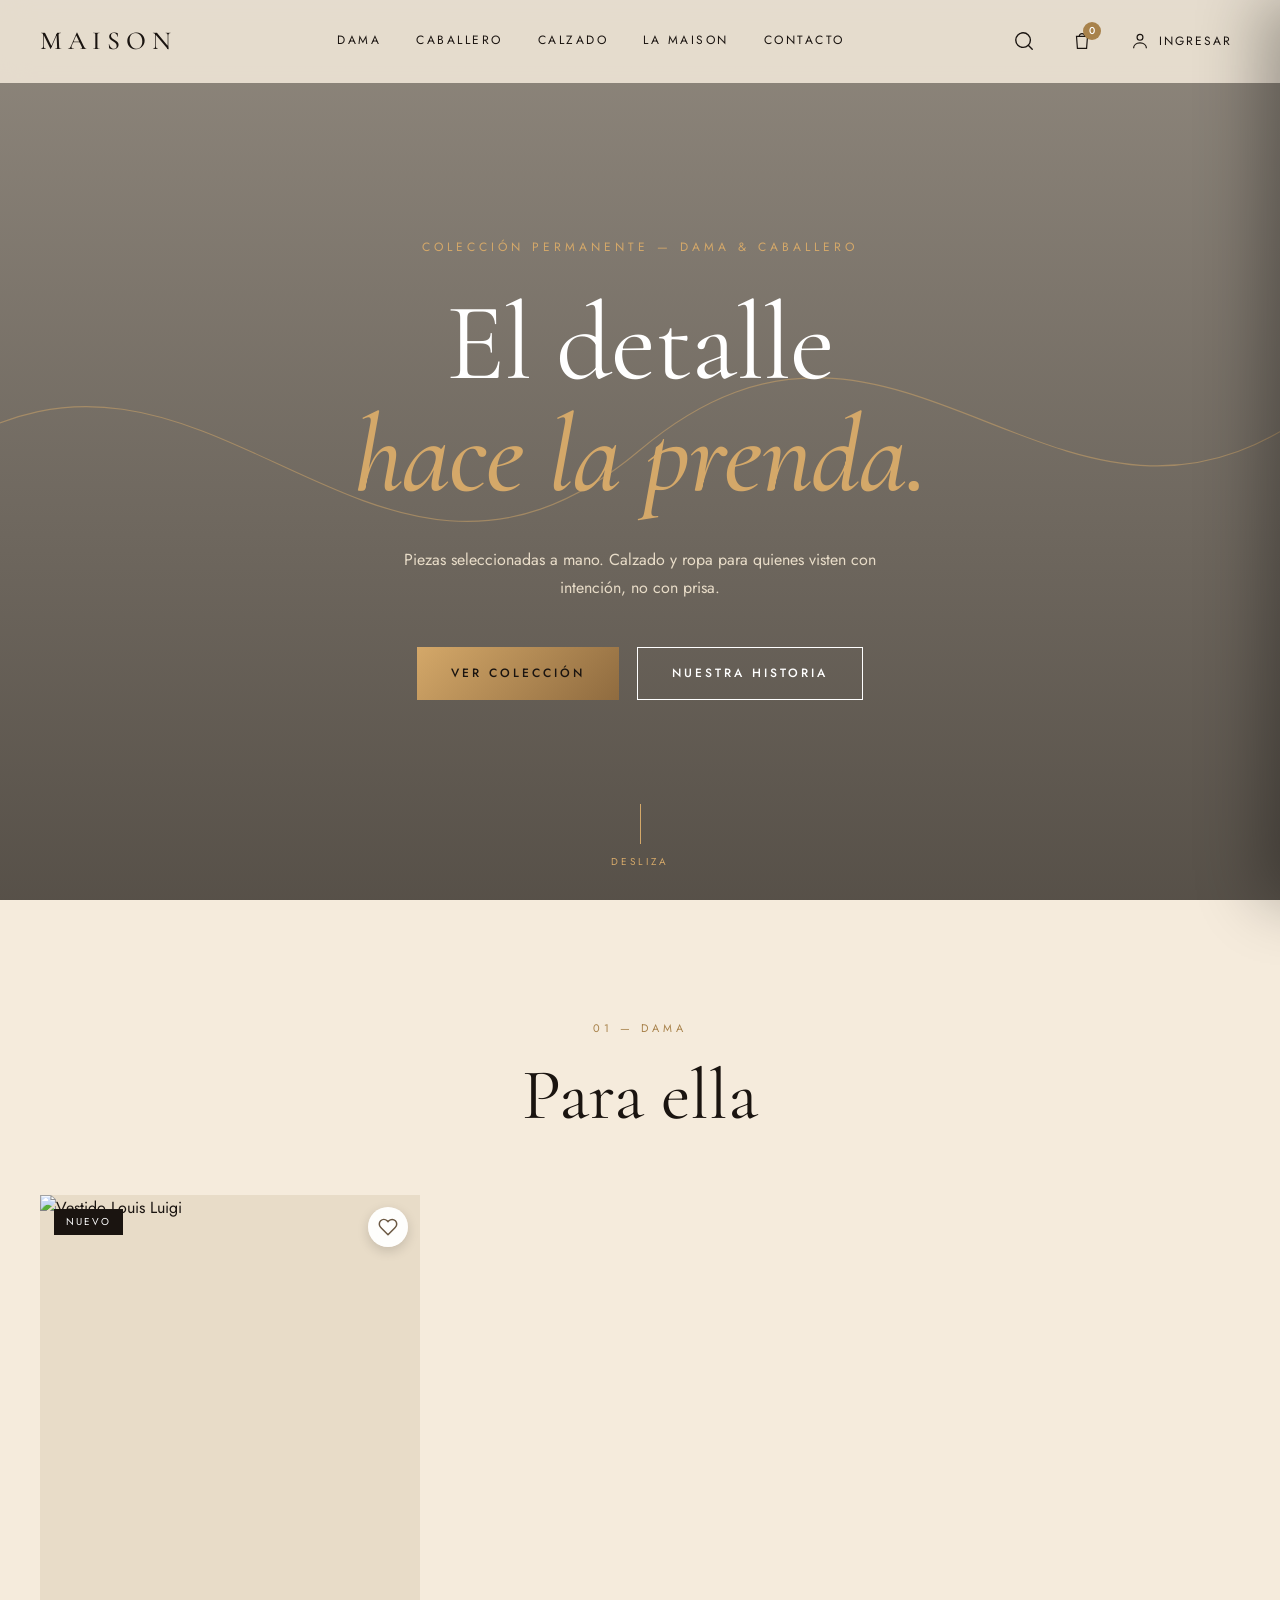
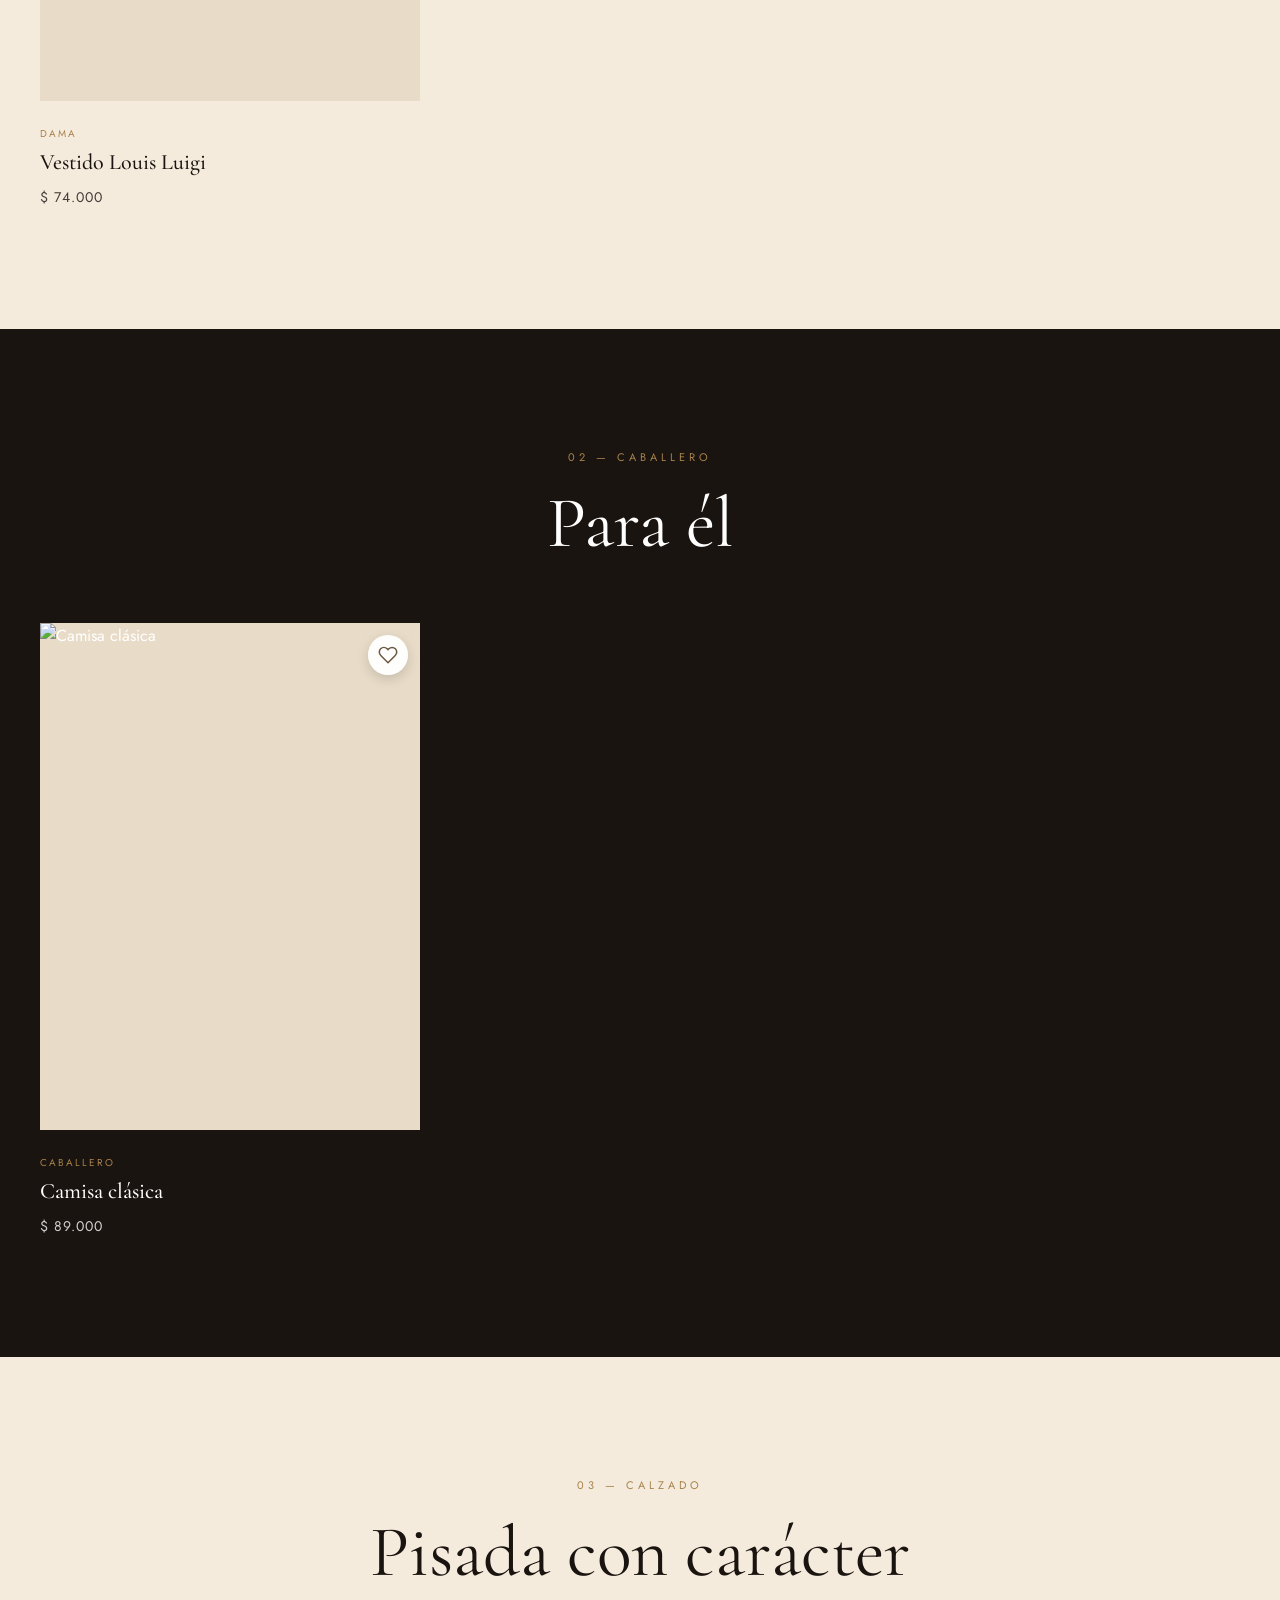
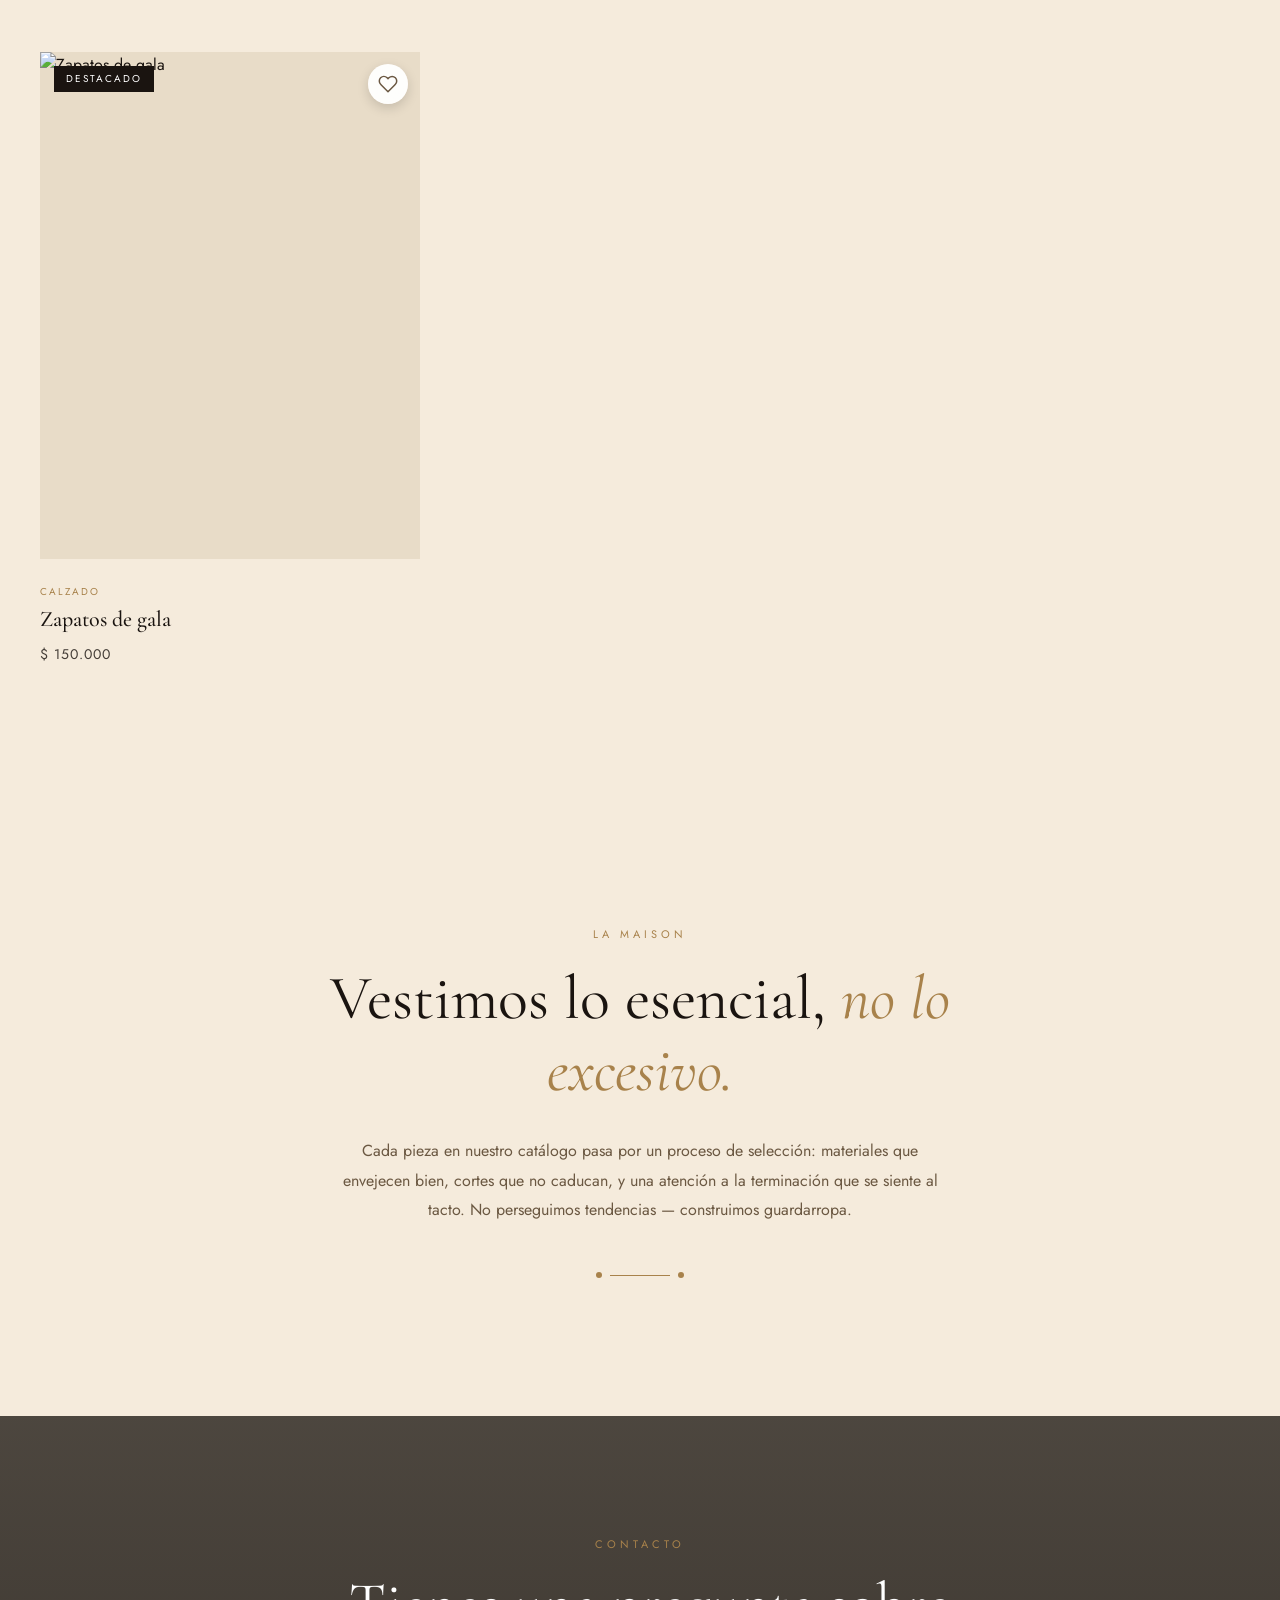
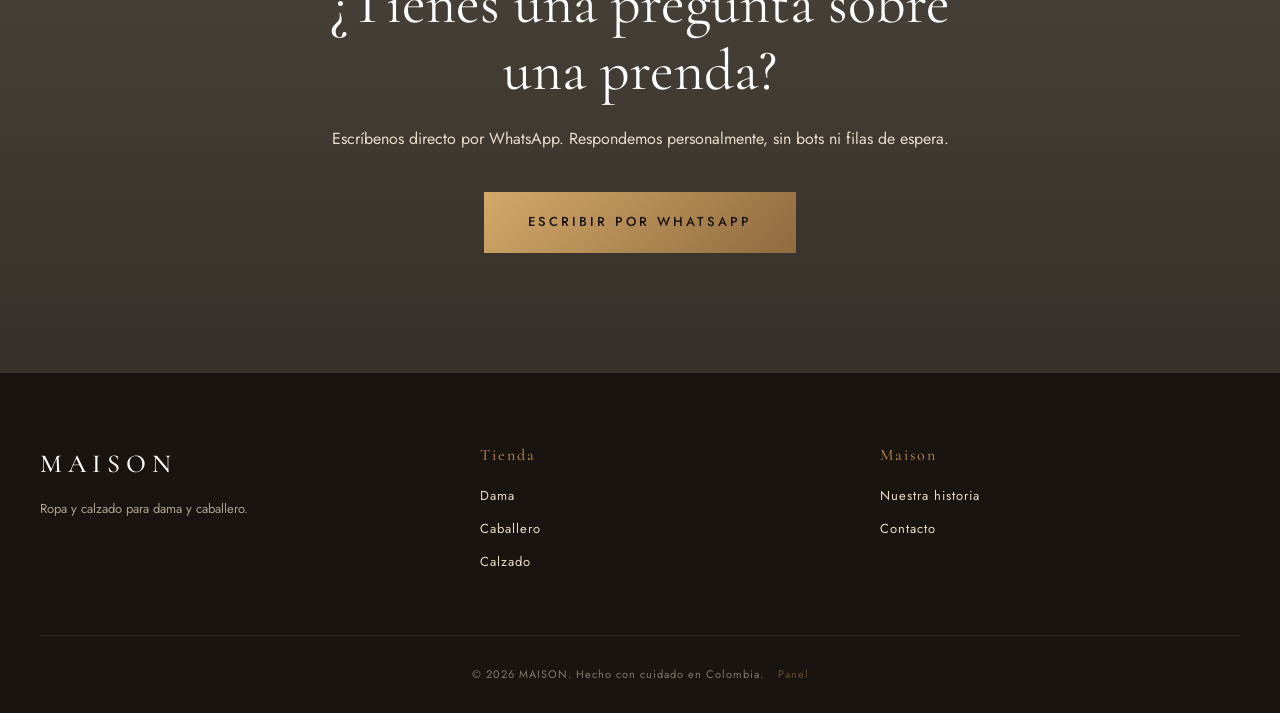
==== index.html @ d65ce035 "Enhance index.html for PWA support Added PWA meta tags and service worker registration script." ====
<!DOCTYPE html>
<html lang="es">
<head>
<meta charset="UTF-8">
<meta name="viewport" content="width=device-width, initial-scale=1.0">
<title>MAISON — Ropa y Calzado para Dama y Caballero</title>
<meta name="description" content="Boutique de ropa y calzado para dama y caballero. Piezas curadas, calidad premium.">

<!-- ============================================
     PWA — Progressive Web App
============================================ -->
<meta name="theme-color" content="#c9a96e">
<meta name="apple-mobile-web-app-capable" content="yes">
<meta name="apple-mobile-web-app-status-bar-style" content="black-translucent">
<meta name="apple-mobile-web-app-title" content="MAISON">
<meta name="mobile-web-app-capable" content="yes">
<meta name="application-name" content="MAISON">
<link rel="manifest" href="manifest.json">
<link rel="apple-touch-icon" href="iconos/icon-192.png">
<link rel="icon" type="image/png" sizes="192x192" href="iconos/icon-192.png">
<link rel="icon" type="image/png" sizes="512x512" href="iconos/icon-512.png">

<link rel="preconnect" href="https://fonts.googleapis.com">
<link rel="preconnect" href="https://fonts.gstatic.com" crossorigin>
<link href="https://fonts.googleapis.com/css2?family=Cormorant+Garamond:ital,wght@0,400;0,500;0,600;1,400&family=Jost:wght@300;400;500;600&display=swap" rel="stylesheet">

<link rel="stylesheet" href="css/styles.css">

<script src="https://cdn.jsdelivr.net/npm/@supabase/supabase-js@2/dist/umd/supabase.js"></script>
</head>
<body>

<!-- ============ LOADER ============ -->
<div class="loader" id="loader">
  <div class="loader-mark">M</div>
</div>

<!-- ============ HEADER ============ -->
<header class="site-header" id="siteHeader">
  <div class="header-inner">
    <button class="menu-toggle" id="menuToggle" aria-label="Abrir menú">
      <span></span><span></span><span></span>
    </button>

    <a href="#hero" class="logo">MAISON</a>

    <nav class="main-nav" id="mainNav">
      <a href="#dama" class="nav-link">Dama</a>
      <a href="#caballero" class="nav-link">Caballero</a>
      <a href="#calzado" class="nav-link">Calzado</a>
      <a href="#nosotros" class="nav-link">La Maison</a>
      <a href="#contacto" class="nav-link">Contacto</a>
    </nav>

    <button class="search-toggle" id="searchToggle" aria-label="Buscar productos" title="Buscar">
      <svg viewBox="0 0 24 24" fill="none" stroke="currentColor" stroke-width="1.5" stroke-linecap="round" stroke-linejoin="round">
        <circle cx="11" cy="11" r="8"/>
        <line x1="21" y1="21" x2="16.65" y2="16.65"/>
      </svg>
    </button>

    <button class="cart-toggle" id="cartToggle" aria-label="Abrir carrito">
      <svg viewBox="0 0 24 24" fill="none" stroke="currentColor" stroke-width="1.3"><path d="M6 7h12l-1 13H7L6 7z"/><path d="M9 7a3 3 0 0 1 6 0"/></svg>
      <span class="cart-count" id="cartCount">0</span>
    </button>

    <button class="account-toggle" id="accountToggle" aria-label="Cuenta">
      <svg viewBox="0 0 24 24" fill="none" stroke="currentColor" stroke-width="1.3"><circle cx="12" cy="8" r="3.2"/><path d="M5 20c0-3.5 3-6 7-6s7 2.5 7 6"/></svg>
      <span class="account-label" id="accountLabel">Ingresar</span>
    </button>
  </div>
</header>

<!-- ============ BARRA DE BÚSQUEDA + FILTRO DE PRECIO ============ -->
<div class="search-bar" id="searchBar">
  <div class="search-bar-inner">
    <span class="search-icon-inside">
      <svg width="20" height="20" viewBox="0 0 24 24" fill="none" stroke="currentColor" stroke-width="1.5" stroke-linecap="round" stroke-linejoin="round">
        <circle cx="11" cy="11" r="8"/>
        <line x1="21" y1="21" x2="16.65" y2="16.65"/>
      </svg>
    </span>
    <input 
      type="text" 
      id="searchInput" 
      placeholder="Buscar productos por nombre, categoría o etiqueta..." 
      autocomplete="off"
    >
    <span class="search-results-count" id="searchResultsCount"></span>
    <button class="search-clear" id="searchClear" aria-label="Cerrar búsqueda" title="Cerrar">
      <svg width="20" height="20" viewBox="0 0 24 24" fill="none" stroke="currentColor" stroke-width="1.8" stroke-linecap="round" stroke-linejoin="round">
        <line x1="18" y1="6" x2="6" y2="18"/>
        <line x1="6" y1="6" x2="18" y2="18"/>
      </svg>
    </button>
  </div>

  <div class="price-filter-wrap">
    <div class="price-filter-inner">
      <div class="price-filter-header">
        <span class="price-filter-title">
          <svg width="14" height="14" viewBox="0 0 24 24" fill="none" stroke="currentColor" stroke-width="1.8" stroke-linecap="round" stroke-linejoin="round">
            <path d="M22 3H2l8 9.46V19l4 2v-8.54L22 3z"/>
          </svg>
          Filtrar por precio
        </span>
        <span class="price-filter-active" id="priceFilterActive"></span>
      </div>

      <div class="price-filter-inputs">
        <div class="price-input-mini">
          <span class="price-mini-label">Mínimo</span>
          <div class="price-mini-wrap">
            <span class="price-mini-currency">$</span>
            <input type="text" id="priceMinInput" placeholder="0" inputmode="numeric" autocomplete="off">
          </div>
        </div>

        <span class="price-filter-separator">—</span>

        <div class="price-input-mini">
          <span class="price-mini-label">Máximo</span>
          <div class="price-mini-wrap">
            <span class="price-mini-currency">$</span>
            <input type="text" id="priceMaxInput" placeholder="Sin límite" inputmode="numeric" autocomplete="off">
          </div>
        </div>

        <div class="price-filter-actions">
          <button type="button" class="btn-price-apply" id="applyPriceFilterBtn">
            Aplicar
          </button>
          <button type="button" class="btn-price-clear" id="clearPriceFilterBtn" title="Limpiar filtro">
            <svg width="14" height="14" viewBox="0 0 24 24" fill="none" stroke="currentColor" stroke-width="2" stroke-linecap="round" stroke-linejoin="round">
              <line x1="18" y1="6" x2="6" y2="18"/>
              <line x1="6" y1="6" x2="18" y2="18"/>
            </svg>
          </button>
        </div>
      </div>

      <div class="price-quick-ranges">
        <span class="quick-ranges-label">Rangos sugeridos:</span>
        <button type="button" class="price-range-chip" data-min="0" data-max="50000">Hasta $50.000</button>
        <button type="button" class="price-range-chip" data-min="50000" data-max="100000">$50.000 - $100.000</button>
        <button type="button" class="price-range-chip" data-min="100000" data-max="200000">$100.000 - $200.000</button>
        <button type="button" class="price-range-chip" data-min="200000" data-max="">Más de $200.000</button>
      </div>
    </div>
  </div>
</div>

<!-- ============ HERO ============ -->
<section class="hero" id="hero">
  <div class="hero-thread" aria-hidden="true">
    <svg viewBox="0 0 1200 800" preserveAspectRatio="none">
      <path id="threadPath" d="M -50,400 C 200,250 350,600 600,400 C 850,200 1000,550 1250,350" />
    </svg>
  </div>
  <div class="hero-content">
    <p class="hero-eyebrow">Colección permanente — Dama &amp; Caballero</p>
    <h1 class="hero-title">El detalle<br><em>hace la prenda.</em></h1>
    <p class="hero-sub">Piezas seleccionadas a mano. Calzado y ropa para quienes visten con intención, no con prisa.</p>
    <div class="hero-actions">
      <a href="#dama" class="btn btn-primary">Ver colección</a>
      <a href="#nosotros" class="btn btn-ghost">Nuestra historia</a>
    </div>
  </div>
  <div class="hero-scroll" aria-hidden="true">
    <span></span>
    <p>Desliza</p>
  </div>
</section>

<!-- ============ MENSAJE DE NO RESULTADOS ============ -->
<div class="no-results-msg" id="noResultsMsg" style="display:none;">
  <div class="no-results-inner">
    <svg width="60" height="60" viewBox="0 0 24 24" fill="none" stroke="currentColor" stroke-width="1" stroke-linecap="round" stroke-linejoin="round">
      <circle cx="11" cy="11" r="8"/>
      <line x1="21" y1="21" x2="16.65" y2="16.65"/>
    </svg>
    <h3>No encontramos productos</h3>
    <p id="noResultsText">Prueba con otra palabra o revisa la ortografía.</p>
    <button class="btn btn-ghost" id="clearSearchBtn">Limpiar búsqueda</button>
  </div>
</div>

<!-- ============ DAMA ============ -->
<section class="catalog" id="dama">
  <div class="catalog-head">
    <span class="section-eyebrow">01 — Dama</span>
    <h2 class="section-title">Para ella</h2>
  </div>
  <div class="lookbook-grid" id="damaGrid"></div>
</section>

<!-- ============ CABALLERO ============ -->
<section class="catalog catalog-dark" id="caballero">
  <div class="catalog-head">
    <span class="section-eyebrow">02 — Caballero</span>
    <h2 class="section-title">Para él</h2>
  </div>
  <div class="lookbook-grid" id="caballeroGrid"></div>
</section>

<!-- ============ CALZADO ============ -->
<section class="catalog" id="calzado">
  <div class="catalog-head">
    <span class="section-eyebrow">03 — Calzado</span>
    <h2 class="section-title">Pisada con carácter</h2>
  </div>
  <div class="lookbook-grid" id="calzadoGrid"></div>
</section>

<!-- ============ NOSOTROS ============ -->
<section class="about" id="nosotros">
  <div class="about-inner">
    <span class="section-eyebrow">La Maison</span>
    <h2 class="about-title">Vestimos lo esencial, <em>no lo excesivo.</em></h2>
    <p class="about-text">Cada pieza en nuestro catálogo pasa por un proceso de selección: materiales que envejecen bien, cortes que no caducan, y una atención a la terminación que se siente al tacto. No perseguimos tendencias — construimos guardarropa.</p>
    <div class="about-stitch" aria-hidden="true"></div>
  </div>
</section>

<!-- ============ CONTACTO ============ -->
<section class="contact" id="contacto">
  <div class="contact-inner">
    <span class="section-eyebrow">Contacto</span>
    <h2 class="section-title-light">¿Tienes una pregunta sobre una prenda?</h2>
    <p class="contact-text">Escríbenos directo por WhatsApp. Respondemos personalmente, sin bots ni filas de espera.</p>
    <a href="#" class="btn btn-primary btn-large" id="contactWhatsapp" target="_blank" rel="noopener">
      Escribir por WhatsApp
    </a>
  </div>
</section>

<!-- ============ FOOTER ============ -->
<footer class="site-footer">
  <div class="footer-inner">
    <div class="footer-brand">
      <span class="logo">MAISON</span>
      <p>Ropa y calzado para dama y caballero.</p>
    </div>
    <div class="footer-cols">
      <div class="footer-col">
        <h4>Tienda</h4>
        <a href="#dama">Dama</a>
        <a href="#caballero">Caballero</a>
        <a href="#calzado">Calzado</a>
      </div>
      <div class="footer-col">
        <h4>Maison</h4>
        <a href="#nosotros">Nuestra historia</a>
        <a href="#contacto">Contacto</a>
      </div>
    </div>
  </div>
  <p class="footer-legal">© 2026 MAISON. Hecho con cuidado en Colombia. <a href="admin.html" class="admin-link">Panel</a></p>
</footer>

<!-- ============ CARRITO LATERAL ============ -->
<div class="cart-overlay" id="cartOverlay"></div>
<aside class="cart-panel" id="cartPanel">
  <div class="cart-panel-head">
    <h3>Tu selección</h3>
    <button class="cart-close" id="cartClose" aria-label="Cerrar carrito">&times;</button>
  </div>
  <div class="cart-items" id="cartItems">
    <p class="cart-empty" id="cartEmptyMsg">Aún no has añadido prendas.</p>
  </div>
  <div class="cart-footer">
    <div class="cart-total-row">
      <span>Total</span>
      <span id="cartTotal">$0</span>
    </div>
    <a href="#" class="btn btn-primary btn-full" id="checkoutWhatsapp" target="_blank" rel="noopener">
      Finalizar por WhatsApp
    </a>
    <p class="cart-note">Coordinamos talla, color y entrega directamente contigo.</p>
  </div>
</aside>

<!-- ============ MODAL PRODUCTO ============ -->
<div class="product-overlay" id="productOverlay"></div>
<div class="product-modal" id="productModal">
  <button class="modal-close" id="modalClose" aria-label="Cerrar">&times;</button>
  <div class="modal-grid">
    <div class="modal-image">
      <img id="modalImg" src="" alt="">
    </div>
    <div class="modal-info">
      <span class="modal-category" id="modalCategory"></span>
      <h3 class="modal-name" id="modalName"></h3>
      <p class="modal-price" id="modalPrice"></p>
      <p class="modal-desc" id="modalDesc"></p>

      <div class="modal-field">
        <label>Talla</label>
        <div class="size-options" id="modalSizes"></div>
      </div>

      <button class="btn btn-primary btn-full" id="modalAddBtn">Añadir a la selección</button>

      <div class="share-product-wrap">
        <button type="button" class="btn-share-product" id="shareProductBtn">
          <svg width="16" height="16" viewBox="0 0 24 24" fill="none" stroke="currentColor" stroke-width="1.8" stroke-linecap="round" stroke-linejoin="round">
            <circle cx="18" cy="5" r="3"/>
            <circle cx="6" cy="12" r="3"/>
            <circle cx="18" cy="19" r="3"/>
            <line x1="8.59" y1="13.51" x2="15.42" y2="17.49"/>
            <line x1="15.41" y1="6.51" x2="8.59" y2="10.49"/>
          </svg>
          <span>Compartir producto</span>
        </button>

        <div class="share-menu" id="shareMenu">
          <div class="share-menu-arrow"></div>
          
          <button type="button" class="share-option" data-share="whatsapp">
            <span class="share-option-icon whatsapp">
              <svg viewBox="0 0 32 32" width="22" height="22" fill="currentColor">
                <path d="M16.003 3C9.373 3 4 8.373 4 15.003c0 2.647.858 5.093 2.316 7.09L4 29l7.116-2.267a11.94 11.94 0 0 0 4.887 1.038h.001C22.634 27.771 28 22.399 28 15.77c0-3.187-1.241-6.183-3.495-8.437A11.925 11.925 0 0 0 16.003 3zm0 21.771h-.003a9.94 9.94 0 0 1-5.062-1.386l-.363-.216-4.222 1.346 1.36-4.114-.236-.377a9.929 9.929 0 0 1-1.523-5.291c0-5.487 4.466-9.953 9.953-9.953a9.888 9.888 0 0 1 7.036 2.914 9.884 9.884 0 0 1 2.914 7.04c0 5.488-4.466 9.953-9.855 9.953l.001.084zm5.458-7.451c-.299-.15-1.769-.873-2.043-.973-.274-.1-.474-.15-.673.15-.199.299-.772.973-.947 1.173-.174.199-.349.224-.648.075-.299-.15-1.264-.466-2.408-1.486-.89-.794-1.491-1.774-1.666-2.073-.174-.299-.019-.461.131-.61.135-.134.299-.349.449-.524.15-.174.199-.299.299-.499.1-.199.05-.374-.025-.524-.075-.15-.673-1.623-.923-2.222-.243-.583-.489-.504-.673-.513-.174-.008-.374-.01-.573-.01a1.098 1.098 0 0 0-.798.374c-.274.299-1.047 1.023-1.047 2.496 0 1.473 1.072 2.895 1.222 3.095.15.199 2.109 3.222 5.115 4.518.716.309 1.274.494 1.71.632.719.229 1.373.196 1.89.119.577-.086 1.769-.723 2.019-1.421.249-.698.249-1.297.174-1.421-.075-.125-.274-.199-.573-.349z"/>
              </svg>
            </span>
            <div class="share-option-info">
              <span class="share-option-name">WhatsApp</span>
              <span class="share-option-desc">Comparte por mensaje</span>
            </div>
          </button>

          <button type="button" class="share-option" data-share="facebook">
            <span class="share-option-icon facebook">
              <svg viewBox="0 0 24 24" width="22" height="22" fill="currentColor">
                <path d="M24 12.073c0-6.627-5.373-12-12-12s-12 5.373-12 12c0 5.99 4.388 10.954 10.125 11.854v-8.385H7.078v-3.47h3.047V9.43c0-3.007 1.792-4.669 4.533-4.669 1.312 0 2.686.235 2.686.235v2.953H15.83c-1.491 0-1.956.925-1.956 1.874v2.25h3.328l-.532 3.47h-2.796v8.385C19.612 23.027 24 18.062 24 12.073z"/>
              </svg>
            </span>
            <div class="share-option-info">
              <span class="share-option-name">Facebook</span>
              <span class="share-option-desc">Publica en tu muro</span>
            </div>
          </button>

          <button type="button" class="share-option" data-share="instagram">
            <span class="share-option-icon instagram">
              <svg viewBox="0 0 24 24" width="22" height="22" fill="currentColor">
                <path d="M12 2.163c3.204 0 3.584.012 4.85.07 3.252.148 4.771 1.691 4.919 4.919.058 1.265.069 1.645.069 4.849 0 3.205-.012 3.584-.069 4.849-.149 3.225-1.664 4.771-4.919 4.919-1.266.058-1.644.07-4.85.07-3.204 0-3.584-.012-4.849-.07-3.26-.149-4.771-1.699-4.919-4.92-.058-1.265-.07-1.644-.07-4.849 0-3.204.013-3.583.07-4.849.149-3.227 1.664-4.771 4.919-4.919 1.266-.057 1.645-.069 4.849-.069zM12 0C8.741 0 8.333.014 7.053.072 2.695.272.273 2.69.073 7.052.014 8.333 0 8.741 0 12c0 3.259.014 3.668.072 4.948.2 4.358 2.618 6.78 6.98 6.98C8.333 23.986 8.741 24 12 24c3.259 0 3.668-.014 4.948-.072 4.354-.2 6.782-2.618 6.979-6.98.059-1.28.073-1.689.073-4.948 0-3.259-.014-3.667-.072-4.947-.196-4.354-2.617-6.78-6.979-6.98C15.668.014 15.259 0 12 0zm0 5.838a6.162 6.162 0 100 12.324 6.162 6.162 0 000-12.324zM12 16a4 4 0 110-8 4 4 0 010 8zm6.406-11.845a1.44 1.44 0 100 2.881 1.44 1.44 0 000-2.881z"/>
              </svg>
            </span>
            <div class="share-option-info">
              <span class="share-option-name">Instagram</span>
              <span class="share-option-desc">Copia el mensaje</span>
            </div>
          </button>

          <button type="button" class="share-option" data-share="copy">
            <span class="share-option-icon copy">
              <svg width="22" height="22" viewBox="0 0 24 24" fill="none" stroke="currentColor" stroke-width="1.8" stroke-linecap="round" stroke-linejoin="round">
                <rect x="9" y="9" width="13" height="13" rx="2" ry="2"/>
                <path d="M5 15H4a2 2 0 0 1-2-2V4a2 2 0 0 1 2-2h9a2 2 0 0 1 2 2v1"/>
              </svg>
            </span>
            <div class="share-option-info">
              <span class="share-option-name">Copiar link</span>
              <span class="share-option-desc">Al portapapeles</span>
            </div>
          </button>
        </div>
      </div>

    </div>
  </div>
</div>

<!-- ============ MODAL CUENTA: LOGIN / REGISTRO / PERFIL ============ -->
<div class="account-overlay" id="accountOverlay"></div>
<div class="account-modal" id="accountModal">
  <button class="modal-close" id="accountModalClose" aria-label="Cerrar">&times;</button>

  <div class="account-brand">
    <span class="account-brand-name">MAISON</span>
    <span class="account-brand-line"></span>
  </div>

  <div class="role-tabs" id="roleTabs">
    <button type="button" class="role-tab active" data-role-tab="comprador">
      <span class="role-tab-icon">
        <svg width="24" height="24" viewBox="0 0 24 24" fill="none" stroke="currentColor" stroke-width="1.5" stroke-linecap="round" stroke-linejoin="round">
          <path d="M6 2 3 6v14a2 2 0 0 0 2 2h14a2 2 0 0 0 2-2V6l-3-4z"/>
          <line x1="3" y1="6" x2="21" y2="6"/>
          <path d="M16 10a4 4 0 0 1-8 0"/>
        </svg>
      </span>
      <span class="role-tab-name">Cliente</span>
      <span class="role-tab-desc">Comprar prendas</span>
    </button>
    <button type="button" class="role-tab" data-role-tab="vendedor">
      <span class="role-tab-icon">
        <svg width="24" height="24" viewBox="0 0 24 24" fill="none" stroke="currentColor" stroke-width="1.5" stroke-linecap="round" stroke-linejoin="round">
          <path d="M3 9l1-5h16l1 5"/>
          <path d="M4 9v12h16V9"/>
          <path d="M9 21v-6h6v6"/>
        </svg>
      </span>
      <span class="role-tab-name">Vendedor</span>
      <span class="role-tab-desc">Gestionar tienda</span>
    </button>
  </div>

  <!-- VISTA: LOGIN -->
  <div class="account-view active" id="viewLogin">
    <span class="section-eyebrow" id="loginEyebrow">Acceso Cliente</span>
    <h3 class="account-title">Bienvenido de vuelta</h3>
    <p class="account-subtitle">Ingresa a tu cuenta para continuar tu experiencia MAISON.</p>
    
    <form id="loginForm" class="account-form">
      <div class="input-group">
        <span class="input-icon">
          <svg width="18" height="18" viewBox="0 0 24 24" fill="none" stroke="currentColor" stroke-width="1.6" stroke-linecap="round" stroke-linejoin="round">
            <path d="M4 4h16c1.1 0 2 .9 2 2v12c0 1.1-.9 2-2 2H4c-1.1 0-2-.9-2-2V6c0-1.1.9-2 2-2z"/>
            <polyline points="22,6 12,13 2,6"/>
          </svg>
        </span>
        <input type="email" id="loginEmail" required autocomplete="email" placeholder="Correo electrónico">
      </div>

      <div class="input-group">
        <span class="input-icon">
          <svg width="18" height="18" viewBox="0 0 24 24" fill="none" stroke="currentColor" stroke-width="1.6" stroke-linecap="round" stroke-linejoin="round">
            <rect x="3" y="11" width="18" height="11" rx="2" ry="2"/>
            <path d="M7 11V7a5 5 0 0 1 10 0v4"/>
          </svg>
        </span>
        <input type="password" id="loginPassword" required autocomplete="current-password" minlength="6" placeholder="Contraseña">
        <button type="button" class="toggle-password" data-target="loginPassword" aria-label="Mostrar contraseña"></button>
      </div>

      <div class="form-row-between">
        <label class="remember-me">
          <input type="checkbox" id="rememberMe">
          <span>Recordarme</span>
        </label>
        <a href="#" class="forgot-link" id="forgotPasswordLinkTienda">¿Olvidaste tu contraseña?</a>
      </div>

      <p class="account-error" id="loginError"></p>
      <button type="submit" class="btn btn-primary btn-full btn-auth" id="loginSubmitBtn">
        <span>Ingresar</span>
        <svg class="btn-arrow" width="16" height="16" viewBox="0 0 24 24" fill="none" stroke="currentColor" stroke-width="2" stroke-linecap="round" stroke-linejoin="round">
          <line x1="5" y1="12" x2="19" y2="12"/>
          <polyline points="12 5 19 12 12 19"/>
        </svg>
      </button>
    </form>

    <div class="auth-divider"><span>o</span></div>

    <p class="account-switch">¿Aún no tienes cuenta? <button type="button" class="link-btn" id="goToRegister">Crear cuenta</button></p>
  </div>

  <!-- VISTA: REGISTRO -->
  <div class="account-view" id="viewRegister">
    <span class="section-eyebrow" id="registerEyebrow">Crear cuenta Cliente</span>
    <h3 class="account-title">Únete a MAISON</h3>
    <p class="account-subtitle">Crea tu cuenta para descubrir piezas exclusivas.</p>
    
    <form id="registerForm" class="account-form">
      <div class="input-group">
        <span class="input-icon">
          <svg width="18" height="18" viewBox="0 0 24 24" fill="none" stroke="currentColor" stroke-width="1.6" stroke-linecap="round" stroke-linejoin="round">
            <path d="M20 21v-2a4 4 0 0 0-4-4H8a4 4 0 0 0-4 4v2"/>
            <circle cx="12" cy="7" r="4"/>
          </svg>
        </span>
        <input type="text" id="registerName" required autocomplete="name" placeholder="Nombre completo">
      </div>

      <div class="input-group">
        <span class="input-icon">
          <svg width="18" height="18" viewBox="0 0 24 24" fill="none" stroke="currentColor" stroke-width="1.6" stroke-linecap="round" stroke-linejoin="round">
            <path d="M4 4h16c1.1 0 2 .9 2 2v12c0 1.1-.9 2-2 2H4c-1.1 0-2-.9-2-2V6c0-1.1.9-2 2-2z"/>
            <polyline points="22,6 12,13 2,6"/>
          </svg>
        </span>
        <input type="email" id="registerEmail" required autocomplete="email" placeholder="Correo electrónico">
      </div>

      <div class="input-group">
        <span class="input-icon">
          <svg width="18" height="18" viewBox="0 0 24 24" fill="none" stroke="currentColor" stroke-width="1.6" stroke-linecap="round" stroke-linejoin="round">
            <rect x="3" y="11" width="18" height="11" rx="2" ry="2"/>
            <path d="M7 11V7a5 5 0 0 1 10 0v4"/>
          </svg>
        </span>
        <input type="password" id="registerPassword" required autocomplete="new-password" minlength="6" placeholder="Contraseña (mínimo 6 caracteres)">
        <button type="button" class="toggle-password" data-target="registerPassword" aria-label="Mostrar contraseña"></button>
      </div>

      <div id="vendorFields" style="display:none;">
        <div class="input-group">
          <span class="input-icon">
            <svg width="18" height="18" viewBox="0 0 24 24" fill="none" stroke="currentColor" stroke-width="1.6" stroke-linecap="round" stroke-linejoin="round">
              <path d="M22 16.92v3a2 2 0 0 1-2.18 2 19.79 19.79 0 0 1-8.63-3.07 19.5 19.5 0 0 1-6-6 19.79 19.79 0 0 1-3.07-8.67A2 2 0 0 1 4.11 2h3a2 2 0 0 1 2 1.72 12.84 12.84 0 0 0 .7 2.81 2 2 0 0 1-.45 2.11L8.09 9.91a16 16 0 0 0 6 6l1.27-1.27a2 2 0 0 1 2.11-.45 12.84 12.84 0 0 0 2.81.7A2 2 0 0 1 22 16.92z"/>
            </svg>
          </span>
          <input type="tel" id="registerWhatsapp" placeholder="Tu número de WhatsApp (ej: 3001234567)">
        </div>
        <p class="account-hint">Los clientes te contactarán a este número para cerrar sus pedidos.</p>
      </div>

      <p class="terms-text">Al registrarte aceptas nuestros <a href="#">términos</a> y <a href="#">política de privacidad</a>.</p>

      <p class="account-error" id="registerError"></p>
      <button type="submit" class="btn btn-primary btn-full btn-auth" id="registerSubmitBtn">
        <span>Crear cuenta</span>
        <svg class="btn-arrow" width="16" height="16" viewBox="0 0 24 24" fill="none" stroke="currentColor" stroke-width="2" stroke-linecap="round" stroke-linejoin="round">
          <line x1="5" y1="12" x2="19" y2="12"/>
          <polyline points="12 5 19 12 12 19"/>
        </svg>
      </button>
    </form>

    <div class="auth-divider"><span>o</span></div>

    <p class="account-switch">¿Ya tienes cuenta? <button type="button" class="link-btn" id="goToLogin">Inicia sesión</button></p>
  </div>

  <!-- VISTA: VENDEDOR REGISTRADO -->
  <div class="account-view" id="viewVendor">
    <div class="success-icon">
      <svg width="48" height="48" viewBox="0 0 24 24" fill="none" stroke="currentColor" stroke-width="1.5" stroke-linecap="round" stroke-linejoin="round">
        <path d="M22 11.08V12a10 10 0 1 1-5.93-9.14"/>
        <polyline points="22 4 12 14.01 9 11.01"/>
      </svg>
    </div>
    <span class="section-eyebrow">Bienvenido, vendedor</span>
    <h3 class="account-title" id="vendorGreeting">Cuenta creada</h3>
    <p class="account-text">Tu cuenta de vendedor ya está lista. Te estamos llevando al panel para que empieces a gestionar tus productos.</p>
    <a href="admin.html" class="btn btn-primary btn-full btn-auth">
      <span>Ir al panel ahora</span>
      <svg class="btn-arrow" width="16" height="16" viewBox="0 0 24 24" fill="none" stroke="currentColor" stroke-width="2" stroke-linecap="round" stroke-linejoin="round">
        <line x1="5" y1="12" x2="19" y2="12"/>
        <polyline points="12 5 19 12 12 19"/>
      </svg>
    </a>
    <p class="account-hint" style="text-align:center; margin-top:1rem;">Serás redirigido automáticamente en unos segundos.</p>
  </div>

  <!-- VISTA: CONFIRMA CORREO -->
  <div class="account-view" id="viewConfirm">
    <div class="success-icon">
      <svg width="48" height="48" viewBox="0 0 24 24" fill="none" stroke="currentColor" stroke-width="1.5" stroke-linecap="round" stroke-linejoin="round">
        <path d="M4 4h16c1.1 0 2 .9 2 2v12c0 1.1-.9 2-2 2H4c-1.1 0-2-.9-2-2V6c0-1.1.9-2 2-2z"/>
        <polyline points="22,6 12,13 2,6"/>
      </svg>
    </div>
    <span class="section-eyebrow">Casi listo</span>
    <h3 class="account-title">Confirma tu correo</h3>
    <p class="account-text">Te enviamos un enlace de confirmación. Ábrelo desde tu correo y luego vuelve a iniciar sesión aquí.</p>
    <button type="button" class="btn btn-ghost btn-full" id="confirmBackBtn">Volver a iniciar sesión</button>
  </div>

  <!-- ============ NUEVA VISTA: PERFIL CON PESTAÑAS ============ -->
  <div class="account-view" id="viewProfile">
    
    <!-- Header del perfil -->
    <div class="profile-header">
      <span class="section-eyebrow">Tu cuenta</span>
      <h3 class="account-title" id="profileGreeting">Hola</h3>
    </div>

    <!-- Pestañas de navegación -->
    <div class="profile-tabs" id="profileTabs">
      <button type="button" class="profile-tab active" data-profile-tab="perfil">
        <svg width="16" height="16" viewBox="0 0 24 24" fill="none" stroke="currentColor" stroke-width="1.8" stroke-linecap="round" stroke-linejoin="round">
          <path d="M20 21v-2a4 4 0 0 0-4-4H8a4 4 0 0 0-4 4v2"/>
          <circle cx="12" cy="7" r="4"/>
        </svg>
        <span>Mi Perfil</span>
      </button>
      <button type="button" class="profile-tab" data-profile-tab="favoritos">
        <svg width="16" height="16" viewBox="0 0 24 24" fill="none" stroke="currentColor" stroke-width="1.8" stroke-linecap="round" stroke-linejoin="round">
          <path d="M20.84 4.61a5.5 5.5 0 0 0-7.78 0L12 5.67l-1.06-1.06a5.5 5.5 0 0 0-7.78 7.78l1.06 1.06L12 21.23l7.78-7.78 1.06-1.06a5.5 5.5 0 0 0 0-7.78z"/>
        </svg>
        <span>Favoritos</span>
        <span class="profile-tab-count" id="profileTabFavoritesCount">0</span>
      </button>
      <button type="button" class="profile-tab" data-profile-tab="pedidos">
        <svg width="16" height="16" viewBox="0 0 24 24" fill="none" stroke="currentColor" stroke-width="1.8" stroke-linecap="round" stroke-linejoin="round">
          <path d="M6 2 3 6v14a2 2 0 0 0 2 2h14a2 2 0 0 0 2-2V6l-3-4z"/>
          <line x1="3" y1="6" x2="21" y2="6"/>
          <path d="M16 10a4 4 0 0 1-8 0"/>
        </svg>
        <span>Pedidos</span>
        <span class="profile-tab-count" id="profileTabOrdersCount">0</span>
      </button>
    </div>

    <!-- ============ PESTAÑA: MI PERFIL ============ -->
    <div class="profile-tab-content active" id="profileContentPerfil">
      
      <!-- Vista de datos guardados (cuando ya tiene datos) -->
      <div class="profile-info-view" id="profileInfoView" style="display:none;">
        <p class="account-subtitle">Estos son tus datos de contacto.</p>
        
        <div class="profile-info-card">
          <div class="profile-info-item">
            <span class="profile-info-icon">
              <svg width="18" height="18" viewBox="0 0 24 24" fill="none" stroke="currentColor" stroke-width="1.6" stroke-linecap="round" stroke-linejoin="round">
                <path d="M20 21v-2a4 4 0 0 0-4-4H8a4 4 0 0 0-4 4v2"/>
                <circle cx="12" cy="7" r="4"/>
              </svg>
            </span>
            <div class="profile-info-content">
              <span class="profile-info-label">Nombre</span>
              <span class="profile-info-value" id="displayName">-</span>
            </div>
          </div>

          <div class="profile-info-item">
            <span class="profile-info-icon">
              <svg width="18" height="18" viewBox="0 0 24 24" fill="none" stroke="currentColor" stroke-width="1.6" stroke-linecap="round" stroke-linejoin="round">
                <path d="M22 16.92v3a2 2 0 0 1-2.18 2 19.79 19.79 0 0 1-8.63-3.07 19.5 19.5 0 0 1-6-6 19.79 19.79 0 0 1-3.07-8.67A2 2 0 0 1 4.11 2h3a2 2 0 0 1 2 1.72 12.84 12.84 0 0 0 .7 2.81 2 2 0 0 1-.45 2.11L8.09 9.91a16 16 0 0 0 6 6l1.27-1.27a2 2 0 0 1 2.11-.45 12.84 12.84 0 0 0 2.81.7A2 2 0 0 1 22 16.92z"/>
              </svg>
            </span>
            <div class="profile-info-content">
              <span class="profile-info-label">WhatsApp</span>
              <span class="profile-info-value" id="displayPhone">-</span>
            </div>
          </div>

          <div class="profile-info-item">
            <span class="profile-info-icon">
              <svg width="18" height="18" viewBox="0 0 24 24" fill="none" stroke="currentColor" stroke-width="1.6" stroke-linecap="round" stroke-linejoin="round">
                <path d="M21 10c0 7-9 13-9 13s-9-6-9-13a9 9 0 0 1 18 0z"/>
                <circle cx="12" cy="10" r="3"/>
              </svg>
            </span>
            <div class="profile-info-content">
              <span class="profile-info-label">Dirección de entrega</span>
              <span class="profile-info-value" id="displayAddress">-</span>
            </div>
          </div>
        </div>

        <button type="button" class="btn btn-primary btn-full btn-auth" id="editProfileBtn">
          <svg width="16" height="16" viewBox="0 0 24 24" fill="none" stroke="currentColor" stroke-width="2" stroke-linecap="round" stroke-linejoin="round">
            <path d="M12 20h9"/>
            <path d="M16.5 3.5a2.121 2.121 0 0 1 3 3L7 19l-4 1 1-4L16.5 3.5z"/>
          </svg>
          <span>Editar datos</span>
        </button>
      </div>

      <!-- Vista de formulario (para editar o llenar por primera vez) -->
      <div class="profile-form-view" id="profileFormView">
        <p class="account-subtitle">Mantén tus datos actualizados para agilizar tus pedidos.</p>
        
        <form id="profileForm" class="account-form">
          <div class="input-group">
            <span class="input-icon">
              <svg width="18" height="18" viewBox="0 0 24 24" fill="none" stroke="currentColor" stroke-width="1.6" stroke-linecap="round" stroke-linejoin="round">
                <path d="M20 21v-2a4 4 0 0 0-4-4H8a4 4 0 0 0-4 4v2"/>
                <circle cx="12" cy="7" r="4"/>
              </svg>
            </span>
            <input type="text" id="profileName" required placeholder="Nombre completo">
          </div>

          <div class="input-group">
            <span class="input-icon">
              <svg width="18" height="18" viewBox="0 0 24 24" fill="none" stroke="currentColor" stroke-width="1.6" stroke-linecap="round" stroke-linejoin="round">
                <path d="M22 16.92v3a2 2 0 0 1-2.18 2 19.79 19.79 0 0 1-8.63-3.07 19.5 19.5 0 0 1-6-6 19.79 19.79 0 0 1-3.07-8.67A2 2 0 0 1 4.11 2h3a2 2 0 0 1 2 1.72 12.84 12.84 0 0 0 .7 2.81 2 2 0 0 1-.45 2.11L8.09 9.91a16 16 0 0 0 6 6l1.27-1.27a2 2 0 0 1 2.11-.45 12.84 12.84 0 0 0 2.81.7A2 2 0 0 1 22 16.92z"/>
              </svg>
            </span>
            <input type="tel" id="profilePhone" placeholder="WhatsApp (ej: 3001234567)">
          </div>

          <div class="input-group">
            <span class="input-icon">
              <svg width="18" height="18" viewBox="0 0 24 24" fill="none" stroke="currentColor" stroke-width="1.6" stroke-linecap="round" stroke-linejoin="round">
                <path d="M21 10c0 7-9 13-9 13s-9-6-9-13a9 9 0 0 1 18 0z"/>
                <circle cx="12" cy="10" r="3"/>
              </svg>
            </span>
            <input type="text" id="profileAddress" placeholder="Dirección de entrega">
          </div>

          <p class="account-error" id="profileError"></p>
          <p class="account-success" id="profileSuccess"></p>
          
          <div class="profile-form-actions">
            <button type="button" class="btn btn-ghost" id="cancelEditBtn" style="display:none;">Cancelar</button>
            <button type="submit" class="btn btn-primary btn-full btn-auth" id="profileSaveBtn">
              <span>Guardar datos</span>
            </button>
          </div>
        </form>
      </div>

    </div>

    <!-- ============ PESTAÑA: FAVORITOS ============ -->
    <div class="profile-tab-content" id="profileContentFavoritos">
      <p class="account-subtitle">Los productos que has guardado como favoritos.</p>
      
      <div class="favorites-grid" id="favoritesGrid">
        <p class="favorites-empty" id="favoritesEmpty">
          <svg width="40" height="40" viewBox="0 0 24 24" fill="none" stroke="currentColor" stroke-width="1.2" stroke-linecap="round" stroke-linejoin="round">
            <path d="M20.84 4.61a5.5 5.5 0 0 0-7.78 0L12 5.67l-1.06-1.06a5.5 5.5 0 0 0-7.78 7.78l1.06 1.06L12 21.23l7.78-7.78 1.06-1.06a5.5 5.5 0 0 0 0-7.78z"/>
          </svg>
          <span>Aún no tienes productos favoritos</span>
          <small>Toca el corazón en cualquier producto para guardarlo aquí</small>
        </p>
      </div>
      
      <!-- Contador oculto para compatibilidad -->
      <span id="favoritesCount" style="display:none;">0</span>
    </div>

    <!-- ============ PESTAÑA: PEDIDOS ============ -->
    <div class="profile-tab-content" id="profileContentPedidos">
      <p class="account-subtitle">Aquí puedes ver el historial de todas tus compras.</p>
      
      <!-- Filtros por estado -->
      <div class="orders-history-filters" id="ordersHistoryFilters">
        <button type="button" class="order-history-filter active" data-history-filter="todos">
          Todos
        </button>
        <button type="button" class="order-history-filter" data-history-filter="pendiente">
          Pendientes
        </button>
        <button type="button" class="order-history-filter" data-history-filter="confirmado">
          Confirmados
        </button>
        <button type="button" class="order-history-filter" data-history-filter="entregado">
          Entregados
        </button>
      </div>
      
      <!-- Lista de pedidos -->
      <div class="orders-history-list" id="ordersHistoryList">
        <p class="orders-history-empty" id="ordersHistoryEmpty">
          <svg width="48" height="48" viewBox="0 0 24 24" fill="none" stroke="currentColor" stroke-width="1.2" stroke-linecap="round" stroke-linejoin="round">
            <path d="M6 2 3 6v14a2 2 0 0 0 2 2h14a2 2 0 0 0 2-2V6l-3-4z"/>
            <line x1="3" y1="6" x2="21" y2="6"/>
            <path d="M16 10a4 4 0 0 1-8 0"/>
          </svg>
          <span>Aún no has hecho pedidos</span>
          <small>Cuando compres, tus pedidos aparecerán aquí</small>
        </p>
      </div>
      
      <!-- Contador oculto para compatibilidad -->
      <span id="ordersHistoryCount" style="display:none;">0</span>
    </div>

    <!-- Botón de cerrar sesión (siempre visible) -->
    <button type="button" class="btn btn-ghost btn-full logout-btn" id="logoutBtn">Cerrar sesión</button>
  </div>

</div>

<script>
const ICON_EYE = '<svg width="18" height="18" viewBox="0 0 24 24" fill="none" stroke="currentColor" stroke-width="1.6" stroke-linecap="round" stroke-linejoin="round"><path d="M1 12s4-7 11-7 11 7 11 7-4 7-11 7-11-7-11-7z"/><circle cx="12" cy="12" r="3"/></svg>';
const ICON_EYE_OFF = '<svg width="18" height="18" viewBox="0 0 24 24" fill="none" stroke="currentColor" stroke-width="1.6" stroke-linecap="round" stroke-linejoin="round"><path d="M17.94 17.94A10.94 10.94 0 0 1 12 19c-7 0-11-7-11-7a18.5 18.5 0 0 1 5.06-5.94M9.9 4.24A10.94 10.94 0 0 1 12 4c7 0 11 7 11 7a18.5 18.5 0 0 1-2.16 3.19M14.12 14.12a3 3 0 1 1-4.24-4.24"/><line x1="1" y1="1" x2="23" y2="23"/></svg>';

document.addEventListener("DOMContentLoaded", () => {
  document.querySelectorAll(".toggle-password").forEach((btn) => {
    btn.innerHTML = ICON_EYE;
    btn.addEventListener("click", () => {
      const input = document.getElementById(btn.dataset.target);
      if (!input) return;
      const isHidden = input.type === "password";
      input.type = isHidden ? "text" : "password";
      btn.innerHTML = isHidden ? ICON_EYE_OFF : ICON_EYE;
    });
  });
});
</script>

<!-- ============================================
     Registro del Service Worker (PWA)
============================================ -->
<script>
  if ('serviceWorker' in navigator) {
    window.addEventListener('load', () => {
      navigator.serviceWorker.register('/sw.js')
        .then(reg => console.log('✅ Service Worker registrado:', reg.scope))
        .catch(err => console.error('❌ SW error:', err));
    });
  }
</script>

<script src="js/products.js"></script>
<script src="js/supabase-client.js"></script>
<script src="js/auth.js"></script>
<script src="js/app.js"></script>

<!-- ============ NOTIFICACIÓN TOAST ============ -->
<div class="toast" id="toast">
  <div class="toast-icon">
    <svg width="20" height="20" viewBox="0 0 24 24" fill="none" stroke="currentColor" stroke-width="2.5" stroke-linecap="round" stroke-linejoin="round">
      <polyline points="20 6 9 17 4 12"></polyline>
    </svg>
  </div>
  <div class="toast-content">
    <span class="toast-title">Añadido al carrito</span>
    <span class="toast-message" id="toastMessage"></span>
  </div>
</div>

<!-- ============ BOTÓN VOLVER ARRIBA ============ -->
<button id="scrollTopBtnFixed" aria-label="Volver arriba" title="Volver arriba">
  <svg width="22" height="22" viewBox="0 0 24 24" fill="none" stroke="currentColor" stroke-width="2.5" stroke-linecap="round" stroke-linejoin="round">
    <line x1="12" y1="19" x2="12" y2="5"/>
    <polyline points="5 12 12 5 19 12"/>
  </svg>
</button>

<style>
#scrollTopBtnFixed {
  position: fixed !important;
  bottom: 30px !important;
  right: 30px !important;
  width: 55px !important;
  height: 55px !important;
  border: none !important;
  border-radius: 50% !important;
  background: linear-gradient(135deg, #d4a869, #8f6b3f) !important;
  color: #1a1410 !important;
  cursor: pointer !important;
  display: none !important;
  align-items: center !important;
  justify-content: center !important;
  z-index: 999999 !important;
  box-shadow: 0 6px 20px rgba(143, 107, 63, 0.4) !important;
  transition: transform 0.3s ease, box-shadow 0.3s ease, background 0.3s ease !important;
  font-family: inherit !important;
  padding: 0 !important;
  margin: 0 !important;
  outline: none !important;
}

#scrollTopBtnFixed.show {
  display: flex !important;
}

#scrollTopBtnFixed:hover {
  transform: translateY(-4px) scale(1.08) !important;
  box-shadow: 0 12px 30px rgba(143, 107, 63, 0.5) !important;
  background: linear-gradient(135deg, #8f6b3f, #d4a869) !important;
  color: #ffffff !important;
}

@media (max-width: 768px) {
  #scrollTopBtnFixed {
    bottom: 20px !important;
    right: 20px !important;
    width: 48px !important;
    height: 48px !important;
  }
}
</style>

<script>
(function() {
  var btn = document.getElementById("scrollTopBtnFixed");
  if (!btn) return;
  
  btn.onclick = function() {
    window.scrollTo({ top: 0, behavior: "smooth" });
  };
  
  function checkScroll() {
    var y = window.pageYOffset || document.documentElement.scrollTop || 0;
    if (y > 300) {
      btn.classList.add("show");
    } else {
      btn.classList.remove("show");
    }
  }
  
  window.addEventListener("scroll", checkScroll, { passive: true });
  window.addEventListener("load", checkScroll);
  window.addEventListener("resize", checkScroll);
  checkScroll();
})();
</script>

</body>
</html>
---- css/styles.css ----
/* ============================================
   MAISON — Tienda (styles.css)
   ============================================ */

*, *::before, *::after { box-sizing: border-box; margin: 0; padding: 0; }

:root {
  --color-bg: #f5ebdc;
  --color-bg-dark: #1a1410;
  --color-bg-mid: #24191270;
  --color-ink: #1a1410;
  --color-ink-soft: #6b5842;
  --color-cream: #e8dcc8;
  --color-gold: #a8824b;
  --color-gold-light: #d4a869;
  --color-gold-dark: #8f6b3f;
  --color-border: rgba(168, 130, 75, 0.25);
  --color-white: #ffffff;
  --color-danger: #b84a3f;
  --color-success: #4a8a5c;
  --color-heart: #e63946;
  --color-discount: #c8102e;
  --font-serif: 'Cormorant Garamond', serif;
  --font-sans: 'Jost', sans-serif;
  --transition: all .35s cubic-bezier(.4, 0, .2, 1);
  --header-h: 78px;
}

html { scroll-behavior: smooth; }

body {
  font-family: var(--font-sans);
  color: var(--color-ink);
  background: var(--color-bg);
  min-height: 100vh;
  -webkit-font-smoothing: antialiased;
  line-height: 1.6;
  overflow-x: hidden;
}

img { max-width: 100%; display: block; }

/* ============================================
   LOADER
   ============================================ */
.loader {
  position: fixed;
  inset: 0;
  background: var(--color-bg-dark);
  z-index: 9999;
  display: flex;
  align-items: center;
  justify-content: center;
  transition: opacity .6s ease, visibility .6s ease;
}
.loader.hidden { opacity: 0; visibility: hidden; }

.loader-mark {
  font-family: var(--font-serif);
  font-size: 60px;
  color: var(--color-gold);
  letter-spacing: 6px;
  animation: loaderPulse 1.5s ease-in-out infinite;
}

@keyframes loaderPulse {
  0%,100% { opacity: .3; transform: scale(1); }
  50%     { opacity: 1;  transform: scale(1.08); }
}

/* ============================================
   HEADER
   ============================================ */
.site-header {
  position: fixed;
  top: 0; left: 0; right: 0;
  z-index: 100;
  background: rgba(245, 235, 220, 0.85);
  backdrop-filter: blur(14px);
  border-bottom: 1px solid transparent;
  transition: var(--transition);
}

.site-header.scrolled {
  background: rgba(245, 235, 220, 0.97);
  border-bottom-color: var(--color-border);
  box-shadow: 0 4px 20px rgba(0,0,0,0.05);
}

.header-inner {
  max-width: 1400px;
  margin: 0 auto;
  padding: 20px 40px;
  display: grid;
  grid-template-columns: auto 1fr auto auto auto;
  align-items: center;
  gap: 20px;
}

.logo {
  font-family: var(--font-serif);
  font-size: 26px;
  letter-spacing: 6px;
  color: var(--color-ink);
  text-decoration: none;
  font-weight: 500;
}

.main-nav {
  display: flex;
  gap: 35px;
  justify-content: center;
}

.nav-link {
  color: var(--color-ink);
  text-decoration: none;
  font-size: 12px;
  letter-spacing: 2.5px;
  text-transform: uppercase;
  position: relative;
  transition: var(--transition);
  padding: 4px 0;
}

.nav-link::after {
  content: "";
  position: absolute;
  bottom: 0;
  left: 50%;
  width: 0;
  height: 1px;
  background: var(--color-gold);
  transition: var(--transition);
  transform: translateX(-50%);
}

.nav-link:hover { color: var(--color-gold); }
.nav-link:hover::after { width: 100%; }

.cart-toggle,
.account-toggle,
.search-toggle,
.menu-toggle {
  background: none;
  border: none;
  cursor: pointer;
  color: var(--color-ink);
  display: flex;
  align-items: center;
  gap: 8px;
  padding: 8px;
  transition: var(--transition);
  font-family: inherit;
}

.cart-toggle:hover,
.account-toggle:hover,
.search-toggle:hover { color: var(--color-gold); }

.cart-toggle svg,
.account-toggle svg,
.search-toggle svg { width: 22px; height: 22px; }

.cart-toggle { position: relative; }

.cart-count {
  position: absolute;
  top: 0;
  right: 0;
  background: var(--color-gold);
  color: var(--color-white);
  width: 18px;
  height: 18px;
  border-radius: 50%;
  font-size: 10px;
  display: flex;
  align-items: center;
  justify-content: center;
  font-weight: 500;
}

.account-label {
  font-size: 12px;
  letter-spacing: 2px;
  text-transform: uppercase;
}

.menu-toggle {
  display: none;
  flex-direction: column;
  gap: 4px;
  padding: 8px;
}
.menu-toggle span {
  display: block;
  width: 22px;
  height: 1.5px;
  background: var(--color-ink);
  transition: var(--transition);
}

/* ============================================
   BARRA DE BÚSQUEDA
   ============================================ */
.search-bar {
  position: fixed;
  top: var(--header-h);
  left: 0;
  right: 0;
  background: var(--color-bg);
  border-bottom: 1px solid var(--color-border);
  padding: 20px 40px;
  z-index: 99;
  transform: translateY(-100%);
  opacity: 0;
  visibility: hidden;
  transition: all .4s cubic-bezier(.16, 1, .3, 1);
  box-shadow: 0 8px 30px rgba(0, 0, 0, 0.08);
  max-height: calc(100vh - var(--header-h));
  overflow-y: auto;
}

.search-bar.active {
  transform: translateY(0);
  opacity: 1;
  visibility: visible;
}

.search-bar-inner {
  max-width: 1000px;
  margin: 0 auto;
  display: flex;
  align-items: center;
  gap: 12px;
  background: var(--color-white);
  border: 1px solid var(--color-border);
  padding: 4px 4px 4px 20px;
  border-radius: 4px;
  transition: var(--transition);
}

.search-bar-inner:focus-within {
  border-color: var(--color-gold);
  box-shadow: 0 0 0 3px rgba(168, 130, 75, 0.15);
}

.search-icon-inside {
  display: flex;
  align-items: center;
  justify-content: center;
  color: var(--color-ink-soft);
  transition: color .3s ease;
  flex-shrink: 0;
}

.search-bar-inner:focus-within .search-icon-inside {
  color: var(--color-gold);
}

#searchInput {
  flex: 1;
  border: none;
  background: transparent;
  padding: 14px 8px;
  font-size: 15px;
  color: var(--color-ink);
  font-family: inherit;
  outline: none;
  letter-spacing: 0.3px;
}

#searchInput::placeholder {
  color: rgba(107, 88, 66, 0.5);
  font-size: 14px;
  letter-spacing: 0.5px;
}

.search-results-count {
  font-size: 11px;
  color: var(--color-gold-dark);
  letter-spacing: 1.5px;
  text-transform: uppercase;
  font-weight: 600;
  padding: 0 12px;
  white-space: nowrap;
  opacity: 0;
  transition: opacity .3s ease;
}

.search-results-count.visible {
  opacity: 1;
}

.search-clear {
  background: linear-gradient(135deg, var(--color-gold-light), var(--color-gold-dark));
  color: var(--color-ink);
  border: none;
  cursor: pointer;
  padding: 12px 14px;
  border-radius: 3px;
  display: flex;
  align-items: center;
  justify-content: center;
  transition: all .3s ease;
  flex-shrink: 0;
}

.search-clear:hover {
  background: linear-gradient(135deg, var(--color-gold-dark), var(--color-gold-light));
  color: var(--color-white);
  transform: scale(1.05);
}

.search-clear:active {
  transform: scale(0.95);
}

/* ============================================
   FILTRO DE PRECIO
   ============================================ */
.price-filter-wrap {
  max-width: 1000px;
  margin: 15px auto 0;
  background: var(--color-white);
  border: 1px solid var(--color-border);
  border-radius: 4px;
  padding: 18px 20px;
  transition: var(--transition);
}

.price-filter-wrap:hover {
  border-color: rgba(168, 130, 75, 0.5);
}

.price-filter-inner {
  display: flex;
  flex-direction: column;
  gap: 14px;
}

.price-filter-header {
  display: flex;
  justify-content: space-between;
  align-items: center;
  gap: 12px;
  flex-wrap: wrap;
}

.price-filter-title {
  display: flex;
  align-items: center;
  gap: 8px;
  font-size: 11px;
  letter-spacing: 2px;
  text-transform: uppercase;
  color: var(--color-ink-soft);
  font-weight: 600;
}

.price-filter-title svg {
  color: var(--color-gold);
}

.price-filter-active {
  font-size: 11px;
  color: var(--color-gold-dark);
  font-weight: 600;
  letter-spacing: 0.5px;
  padding: 4px 12px;
  background: rgba(168, 130, 75, 0.1);
  border-radius: 20px;
  display: none;
}

.price-filter-active.visible {
  display: inline-block;
  animation: fadeInScale .3s ease;
}

@keyframes fadeInScale {
  from { opacity: 0; transform: scale(0.9); }
  to { opacity: 1; transform: scale(1); }
}

.price-filter-inputs {
  display: flex;
  align-items: flex-end;
  gap: 12px;
  flex-wrap: wrap;
}

.price-input-mini {
  flex: 1;
  min-width: 140px;
  display: flex;
  flex-direction: column;
  gap: 5px;
}

.price-mini-label {
  font-size: 10px;
  letter-spacing: 1.5px;
  text-transform: uppercase;
  color: var(--color-ink-soft);
  font-weight: 500;
}

.price-mini-wrap {
  display: flex;
  align-items: center;
  background: var(--color-bg);
  border: 1px solid var(--color-border);
  border-radius: 3px;
  overflow: hidden;
  transition: var(--transition);
}

.price-mini-wrap:focus-within {
  border-color: var(--color-gold);
  box-shadow: 0 0 0 2px rgba(168, 130, 75, 0.15);
}

.price-mini-currency {
  padding: 0 10px;
  font-family: var(--font-serif);
  font-size: 16px;
  font-weight: 500;
  color: var(--color-gold-dark);
  background: rgba(168, 130, 75, 0.08);
  border-right: 1px solid var(--color-border);
  height: 40px;
  display: flex;
  align-items: center;
  justify-content: center;
  user-select: none;
}

.price-mini-wrap input {
  flex: 1;
  border: none;
  background: transparent;
  padding: 10px 12px;
  font-size: 14px;
  color: var(--color-ink);
  font-family: inherit;
  font-weight: 500;
  outline: none;
  letter-spacing: 0.5px;
  min-width: 0;
  width: 100%;
}

.price-mini-wrap input::placeholder {
  color: rgba(107, 88, 66, 0.4);
  font-weight: 400;
  font-size: 13px;
}

.price-filter-separator {
  color: var(--color-gold);
  font-size: 18px;
  font-weight: bold;
  padding-bottom: 10px;
  align-self: flex-end;
}

.price-filter-actions {
  display: flex;
  gap: 8px;
  align-items: flex-end;
}

.btn-price-apply {
  background: linear-gradient(135deg, var(--color-gold-light), var(--color-gold-dark));
  color: var(--color-ink);
  border: none;
  padding: 10px 22px;
  font-size: 11px;
  letter-spacing: 1.5px;
  text-transform: uppercase;
  font-weight: 600;
  font-family: inherit;
  cursor: pointer;
  border-radius: 3px;
  height: 40px;
  transition: all .3s ease;
  white-space: nowrap;
}

.btn-price-apply:hover {
  background: linear-gradient(135deg, var(--color-gold-dark), var(--color-gold-light));
  color: var(--color-white);
  transform: translateY(-1px);
  box-shadow: 0 4px 12px rgba(143, 107, 63, 0.3);
}

.btn-price-apply:active {
  transform: translateY(0);
}

.btn-price-clear {
  background: transparent;
  color: var(--color-ink-soft);
  border: 1px solid var(--color-border);
  padding: 10px 12px;
  cursor: pointer;
  border-radius: 3px;
  height: 40px;
  display: flex;
  align-items: center;
  justify-content: center;
  transition: all .3s ease;
}

.btn-price-clear:hover {
  border-color: var(--color-danger);
  color: var(--color-danger);
  transform: rotate(90deg);
}

.price-quick-ranges {
  display: flex;
  align-items: center;
  gap: 8px;
  flex-wrap: wrap;
  padding-top: 12px;
  border-top: 1px dashed var(--color-border);
}

.quick-ranges-label {
  font-size: 10px;
  letter-spacing: 1.5px;
  text-transform: uppercase;
  color: var(--color-ink-soft);
  font-weight: 500;
  margin-right: 4px;
}

.price-range-chip {
  background: transparent;
  border: 1px solid var(--color-border);
  color: var(--color-ink-soft);
  padding: 6px 14px;
  font-size: 11px;
  letter-spacing: 0.5px;
  font-family: inherit;
  cursor: pointer;
  border-radius: 20px;
  transition: all .3s ease;
  font-weight: 500;
}

.price-range-chip:hover {
  border-color: var(--color-gold);
  color: var(--color-gold-dark);
  background: rgba(168, 130, 75, 0.05);
}

.price-range-chip.active {
  background: var(--color-ink);
  color: var(--color-white);
  border-color: var(--color-ink);
}

body.search-open .hero,
body.search-open .catalog:first-of-type {
  margin-top: 160px;
}

/* ============================================
   MENSAJE DE NO RESULTADOS
   ============================================ */
.no-results-msg {
  padding: 80px 40px;
  text-align: center;
  background: var(--color-bg);
  animation: fadeIn .4s ease;
}

.no-results-inner {
  max-width: 500px;
  margin: 0 auto;
}

.no-results-inner svg {
  color: var(--color-gold);
  margin-bottom: 20px;
  opacity: 0.6;
}

.no-results-inner h3 {
  font-family: var(--font-serif);
  font-size: 32px;
  color: var(--color-ink);
  margin-bottom: 12px;
  font-weight: 500;
}

.no-results-inner p {
  color: var(--color-ink-soft);
  font-size: 14px;
  margin-bottom: 24px;
  line-height: 1.6;
}

@keyframes fadeIn {
  from { opacity: 0; transform: translateY(10px); }
  to { opacity: 1; transform: translateY(0); }
}

.catalog.hidden-by-search {
  display: none;
}

.product-item.hidden-by-search,
.product-card.hidden-by-search,
.product-item.hidden-by-price,
.product-card.hidden-by-price {
  display: none;
}

/* ============================================
   RESALTAR PRODUCTO ENCONTRADO
   ============================================ */
.product-card.search-highlight {
  animation: searchGlow 2s ease-out;
  position: relative;
  z-index: 5;
}

@keyframes searchGlow {
  0% { box-shadow: 0 0 0 0 rgba(168, 130, 75, 0.7); transform: scale(1); }
  30% { box-shadow: 0 0 40px 15px rgba(212, 168, 105, 0.5); transform: scale(1.03); }
  100% { box-shadow: 0 0 0 0 rgba(168, 130, 75, 0); transform: scale(1); }
}

/* ============================================
   HERO
   ============================================ */
.hero {
  min-height: 100vh;
  position: relative;
  overflow: hidden;
  display: flex;
  align-items: center;
  justify-content: center;
  padding: calc(var(--header-h) + 40px) 20px 80px;
  color: var(--color-white);
  background:
    linear-gradient(rgba(20,15,10,0.45), rgba(20,15,10,0.7)),
    url('https://images.unsplash.com/photo-1490481651871-ab68de25d43d?auto=format&fit=crop&w=1920&q=80') center/cover no-repeat;
  background-attachment: fixed;
}

.hero-thread {
  position: absolute;
  inset: 0;
  pointer-events: none;
  z-index: 1;
}

.hero-thread svg { width: 100%; height: 100%; }

.hero-thread path {
  fill: none;
  stroke: var(--color-gold-light);
  stroke-width: 1;
  opacity: .5;
  stroke-dasharray: 3000;
  stroke-dashoffset: 3000;
  animation: threadDraw 4s ease-out .5s forwards;
}

@keyframes threadDraw { to { stroke-dashoffset: 0; } }

.hero-content {
  text-align: center;
  max-width: 820px;
  position: relative;
  z-index: 2;
  animation: heroIn 1.2s cubic-bezier(.16,1,.3,1) .3s both;
}

@keyframes heroIn {
  from { opacity: 0; transform: translateY(30px); }
  to { opacity: 1; transform: translateY(0); }
}

.hero-eyebrow {
  font-size: 12px;
  letter-spacing: 4px;
  text-transform: uppercase;
  color: var(--color-gold-light);
  margin-bottom: 30px;
}

.hero-title {
  font-family: var(--font-serif);
  font-size: clamp(56px, 9vw, 110px);
  font-weight: 400;
  line-height: 1.02;
  margin-bottom: 35px;
  letter-spacing: -1px;
}

.hero-title em {
  font-style: italic;
  color: var(--color-gold-light);
  display: block;
  font-weight: 500;
}

.hero-sub {
  font-size: 16px;
  line-height: 1.75;
  color: var(--color-cream);
  max-width: 520px;
  margin: 0 auto 45px;
}

.hero-actions {
  display: flex;
  gap: 18px;
  justify-content: center;
  flex-wrap: wrap;
}

.hero-scroll {
  position: absolute;
  bottom: 30px;
  left: 50%;
  transform: translateX(-50%);
  text-align: center;
  z-index: 2;
  color: var(--color-gold-light);
}

.hero-scroll span {
  display: block;
  width: 1px;
  height: 40px;
  background: var(--color-gold-light);
  margin: 0 auto 10px;
  animation: scrollLine 2s ease-in-out infinite;
}

.hero-scroll p {
  font-size: 10px;
  letter-spacing: 3px;
  text-transform: uppercase;
}

@keyframes scrollLine {
  0%,100% { opacity: .3; transform: scaleY(.5); transform-origin: top; }
  50% { opacity: 1; transform: scaleY(1); transform-origin: top; }
}

/* ============================================
   BOTONES
   ============================================ */
.btn {
  padding: 16px 34px;
  font-size: 12px;
  letter-spacing: 3px;
  text-transform: uppercase;
  font-weight: 500;
  font-family: inherit;
  border: none;
  cursor: pointer;
  transition: var(--transition);
  text-decoration: none;
  display: inline-flex;
  align-items: center;
  justify-content: center;
  gap: 8px;
}

.btn-full { width: 100%; padding: 16px 28px; }
.btn-large { padding: 20px 44px; font-size: 13px; }

.btn-primary {
  background: linear-gradient(135deg, var(--color-gold-light), var(--color-gold-dark));
  color: var(--color-ink);
}
.btn-primary:hover {
  background: linear-gradient(135deg, var(--color-gold-dark), var(--color-gold-light));
  color: var(--color-white);
  transform: translateY(-3px);
  box-shadow: 0 15px 30px rgba(143, 107, 63, 0.4);
}

.btn-ghost {
  background: transparent;
  color: currentColor;
  border: 1px solid currentColor;
}
.btn-ghost:hover {
  background: var(--color-white);
  color: var(--color-ink);
  border-color: var(--color-white);
}

/* ============================================
   SECCIONES CATÁLOGO
   ============================================ */
.catalog { padding: 120px 40px; background: var(--color-bg); }
.catalog-dark { background: var(--color-bg-dark); color: var(--color-white); }

.catalog-head {
  max-width: 1400px;
  margin: 0 auto 60px;
  text-align: center;
}

.section-eyebrow {
  display: block;
  font-size: 11px;
  letter-spacing: 4px;
  text-transform: uppercase;
  color: var(--color-gold);
  margin-bottom: 18px;
}

.section-title {
  font-family: var(--font-serif);
  font-size: clamp(42px, 6vw, 72px);
  font-weight: 400;
  color: inherit;
  line-height: 1.1;
}

.section-title-light {
  font-family: var(--font-serif);
  font-size: clamp(36px, 5vw, 58px);
  font-weight: 400;
  color: var(--color-white);
  margin-bottom: 20px;
  line-height: 1.15;
}

/* ============================================
   LOOKBOOK GRID
   ============================================ */
.lookbook-grid {
  max-width: 1400px;
  margin: 0 auto;
  display: grid;
  grid-template-columns: repeat(auto-fill, minmax(280px, 1fr));
  gap: 30px;
}

.product-item, .product-card {
  cursor: pointer;
  transition: var(--transition);
  position: relative;
}

.product-item-img-wrap, .product-image {
  overflow: hidden;
  aspect-ratio: 3/4;
  background: var(--color-cream);
  margin-bottom: 18px;
  position: relative;
}

.product-item-img, .product-image img {
  width: 100%;
  height: 100%;
  object-fit: cover;
  transition: transform .8s cubic-bezier(.16,1,.3,1);
}

.product-item:hover .product-item-img,
.product-card:hover .product-image img { transform: scale(1.06); }

.product-item-tag, .product-tag {
  position: absolute;
  top: 14px;
  left: 14px;
  background: var(--color-ink);
  color: var(--color-white);
  padding: 5px 12px;
  font-size: 10px;
  letter-spacing: 2px;
  text-transform: uppercase;
  z-index: 2;
}

.product-item-cat, .product-category {
  font-size: 10px;
  letter-spacing: 2px;
  text-transform: uppercase;
  color: var(--color-gold);
  margin-bottom: 6px;
}

.product-item-name, .product-name {
  font-family: var(--font-serif);
  font-size: 22px;
  color: inherit;
  margin-bottom: 6px;
  font-weight: 500;
}

.product-item-price, .product-price {
  font-size: 14px;
  color: inherit;
  opacity: .8;
  letter-spacing: 1px;
}

/* ============================================
   PRECIO CON DESCUENTO
   ============================================ */
.product-price-wrap {
  display: flex;
  align-items: baseline;
  gap: 10px;
  flex-wrap: wrap;
}

.product-price-original {
  font-size: 13px;
  color: var(--color-ink-soft);
  text-decoration: line-through;
  opacity: 0.7;
  letter-spacing: 0.5px;
  font-weight: 400;
}

.catalog-dark .product-price-original {
  color: rgba(232, 220, 200, 0.6);
}

.product-price-discounted {
  font-size: 16px;
  color: var(--color-gold-dark);
  font-weight: 600;
  letter-spacing: 1px;
}

.catalog-dark .product-price-discounted {
  color: var(--color-gold-light);
}

.discount-badge {
  position: absolute;
  top: 14px;
  left: 14px;
  background: linear-gradient(135deg, var(--color-discount), #a00d24);
  color: var(--color-white);
  padding: 6px 12px;
  font-size: 11px;
  font-weight: 700;
  letter-spacing: 1px;
  border-radius: 3px;
  z-index: 3;
  box-shadow: 0 3px 10px rgba(200, 16, 46, 0.4);
  animation: discountPulse 2s ease-in-out infinite;
  display: flex;
  align-items: center;
  gap: 4px;
}

@keyframes discountPulse {
  0%, 100% { box-shadow: 0 3px 10px rgba(200, 16, 46, 0.4); }
  50% { box-shadow: 0 3px 20px rgba(200, 16, 46, 0.7); }
}

.discount-badge-percent { font-size: 13px; font-weight: 800; }

.discount-badge-label {
  font-size: 9px;
  letter-spacing: 1.5px;
  text-transform: uppercase;
  opacity: 0.95;
}

.product-image .product-tag ~ .discount-badge,
.product-item-img-wrap .product-item-tag ~ .discount-badge {
  top: 50px;
}

.modal-price-wrap {
  display: flex;
  align-items: baseline;
  gap: 12px;
  margin-bottom: 8px;
  flex-wrap: wrap;
}

.modal-price-original {
  font-size: 18px;
  color: var(--color-ink-soft);
  text-decoration: line-through;
  opacity: 0.7;
  font-weight: 400;
  letter-spacing: 0.5px;
}

.modal-price-discounted {
  font-size: 28px;
  color: var(--color-discount);
  font-weight: 700;
  letter-spacing: 1px;
  font-family: var(--font-serif);
}

.modal-discount-badge {
  display: inline-flex;
  align-items: center;
  gap: 5px;
  background: linear-gradient(135deg, var(--color-discount), #a00d24);
  color: var(--color-white);
  padding: 4px 12px;
  font-size: 11px;
  font-weight: 700;
  letter-spacing: 1px;
  border-radius: 3px;
  vertical-align: middle;
}

.modal-savings-msg {
  display: inline-flex;
  align-items: center;
  gap: 6px;
  background: rgba(74, 138, 92, 0.1);
  color: var(--color-success);
  padding: 8px 14px;
  border-left: 3px solid var(--color-success);
  border-radius: 3px;
  font-size: 13px;
  font-weight: 600;
  letter-spacing: 0.3px;
  margin-bottom: 20px;
  animation: savingsFadeIn .5s ease;
}

.modal-savings-msg svg { color: var(--color-success); }

@keyframes savingsFadeIn {
  from { opacity: 0; transform: translateY(-5px); }
  to { opacity: 1; transform: translateY(0); }
}

/* ============================================
   NOSOTROS, CONTACTO, FOOTER
   ============================================ */
.about {
  padding: 140px 40px;
  background:
    linear-gradient(rgba(245,235,220,.92), rgba(245,235,220,.92)),
    url('https://images.unsplash.com/photo-1558769132-cb1aea458c5e?auto=format&fit=crop&w=1920&q=80') center/cover no-repeat;
  text-align: center;
}

.about-inner { max-width: 780px; margin: 0 auto; position: relative; }

.about-title {
  font-family: var(--font-serif);
  font-size: clamp(38px, 5.5vw, 62px);
  font-weight: 400;
  color: var(--color-ink);
  margin: 20px 0 30px;
  line-height: 1.15;
}

.about-title em { font-style: italic; color: var(--color-gold); }

.about-text {
  font-size: 16px;
  line-height: 1.85;
  color: var(--color-ink-soft);
  max-width: 620px;
  margin: 0 auto;
}

.about-stitch {
  margin: 50px auto 0;
  width: 60px;
  height: 1px;
  background: var(--color-gold);
  position: relative;
}
.about-stitch::before, .about-stitch::after {
  content: "";
  position: absolute;
  top: 50%;
  width: 6px;
  height: 6px;
  border-radius: 50%;
  background: var(--color-gold);
  transform: translateY(-50%);
}
.about-stitch::before { left: -14px; }
.about-stitch::after { right: -14px; }

.contact {
  padding: 120px 40px;
  background:
    linear-gradient(rgba(20,15,10,0.75), rgba(20,15,10,0.85)),
    url('https://images.unsplash.com/photo-1483985988355-763728e1935b?auto=format&fit=cover&w=1920&q=80') center/cover no-repeat;
  color: var(--color-white);
  text-align: center;
}

.contact-inner { max-width: 700px; margin: 0 auto; }

.contact-text {
  font-size: 16px;
  color: var(--color-cream);
  margin: 20px 0 40px;
  line-height: 1.7;
}

.site-footer {
  background: var(--color-bg-dark);
  color: var(--color-cream);
  padding: 70px 40px 30px;
}

.footer-inner {
  max-width: 1400px;
  margin: 0 auto;
  display: grid;
  grid-template-columns: 1fr 2fr;
  gap: 60px;
  padding-bottom: 50px;
  border-bottom: 1px solid rgba(168,130,75,0.2);
}

.footer-brand .logo { color: var(--color-white); display: block; margin-bottom: 15px; }
.footer-brand p { font-size: 13px; opacity: .7; line-height: 1.6; }

.footer-cols {
  display: grid;
  grid-template-columns: 1fr 1fr;
  gap: 40px;
}

.footer-col h4 {
  font-family: var(--font-serif);
  font-size: 16px;
  color: var(--color-gold);
  margin-bottom: 18px;
  letter-spacing: 2px;
  font-weight: 500;
}

.footer-col a {
  display: block;
  color: var(--color-cream);
  text-decoration: none;
  font-size: 13px;
  margin-bottom: 12px;
  transition: var(--transition);
  letter-spacing: 1px;
}
.footer-col a:hover { color: var(--color-gold-light); }

.footer-legal {
  text-align: center;
  padding-top: 30px;
  font-size: 11px;
  opacity: .5;
  letter-spacing: 1px;
}

.admin-link {
  color: var(--color-gold);
  text-decoration: none;
  margin-left: 10px;
}
.admin-link:hover { color: var(--color-gold-light); }

/* ============================================
   CARRITO LATERAL
   ============================================ */
.cart-overlay {
  position: fixed;
  inset: 0;
  background: rgba(20,15,10,0.6);
  z-index: 200;
  opacity: 0;
  visibility: hidden;
  transition: var(--transition);
  backdrop-filter: blur(4px);
}
.cart-overlay.active { opacity: 1; visibility: visible; }

.cart-panel {
  position: fixed;
  top: 0;
  right: 0;
  width: 100%;
  max-width: 440px;
  height: 100vh;
  background: var(--color-bg);
  z-index: 201;
  transform: translateX(100%);
  transition: transform .5s cubic-bezier(.16,1,.3,1);
  display: flex;
  flex-direction: column;
  box-shadow: -20px 0 60px rgba(0,0,0,0.3);
}
.cart-panel.active { transform: translateX(0); }

.cart-panel-head {
  padding: 30px;
  display: flex;
  justify-content: space-between;
  align-items: center;
  border-bottom: 1px solid var(--color-border);
}

.cart-panel-head h3 {
  font-family: var(--font-serif);
  font-size: 26px;
  font-weight: 500;
  color: var(--color-ink);
}

.cart-close {
  background: none;
  border: none;
  font-size: 32px;
  cursor: pointer;
  color: var(--color-ink-soft);
  line-height: 1;
  transition: var(--transition);
}
.cart-close:hover { color: var(--color-danger); transform: rotate(90deg); }

.cart-items {
  flex: 1;
  overflow-y: auto;
  padding: 25px 30px;
}

.cart-empty {
  text-align: center;
  color: var(--color-ink-soft);
  padding: 60px 20px;
  font-size: 14px;
}

.cart-item {
  display: grid;
  grid-template-columns: 80px 1fr auto;
  gap: 15px;
  padding: 18px 0;
  border-bottom: 1px solid var(--color-border);
  align-items: center;
}

.cart-item img {
  width: 80px;
  height: 100px;
  object-fit: cover;
  background: var(--color-cream);
}

.cart-item-info h4 {
  font-family: var(--font-serif);
  font-size: 17px;
  color: var(--color-ink);
  margin-bottom: 4px;
  font-weight: 500;
}

.cart-item-info p {
  font-size: 12px;
  color: var(--color-ink-soft);
  margin-bottom: 4px;
}

.cart-item-remove {
  background: none;
  border: none;
  color: var(--color-danger);
  cursor: pointer;
  font-size: 12px;
  letter-spacing: 1px;
  font-family: inherit;
  transition: var(--transition);
}
.cart-item-remove:hover { text-decoration: underline; }

.cart-footer {
  padding: 25px 30px;
  border-top: 1px solid var(--color-border);
  background: var(--color-white);
}

.cart-total-row {
  display: flex;
  justify-content: space-between;
  align-items: center;
  margin-bottom: 20px;
  font-family: var(--font-serif);
  font-size: 22px;
  color: var(--color-ink);
}

.cart-note {
  text-align: center;
  font-size: 11px;
  color: var(--color-ink-soft);
  margin-top: 15px;
  line-height: 1.6;
}

/* ============================================
   MODAL PRODUCTO / CUENTA — OVERLAYS
   ============================================ */
.product-overlay, .account-overlay {
  position: fixed;
  inset: 0;
  background: rgba(20,15,10,0.75);
  z-index: 300;
  opacity: 0;
  visibility: hidden;
  transition: var(--transition);
  backdrop-filter: blur(6px);
}
.product-overlay.active, .account-overlay.active { opacity: 1; visibility: visible; }

.product-modal, .account-modal {
  position: fixed;
  top: 50%;
  left: 50%;
  transform: translate(-50%, -46%);
  background: var(--color-bg);
  z-index: 301;
  width: 95%;
  max-width: 900px;
  max-height: 90vh;
  overflow-y: auto;
  opacity: 0;
  visibility: hidden;
  transition: var(--transition);
  box-shadow: 0 40px 100px rgba(0,0,0,0.4);
}

.account-modal { max-width: 520px; padding: 40px 35px 30px; }

.product-modal.active, .account-modal.active {
  opacity: 1;
  visibility: visible;
  transform: translate(-50%, -50%);
}

.modal-close {
  position: absolute;
  top: 15px;
  right: 20px;
  background: none;
  border: none;
  font-size: 30px;
  cursor: pointer;
  color: var(--color-ink-soft);
  z-index: 5;
  transition: var(--transition);
  line-height: 1;
}
.modal-close:hover { color: var(--color-danger); transform: rotate(90deg); }

.modal-grid {
  display: grid;
  grid-template-columns: 1fr 1fr;
  gap: 0;
}

.modal-image {
  aspect-ratio: 3/4;
  overflow: hidden;
  background: var(--color-cream);
  position: relative;
}
.modal-image img {
  width: 100%;
  height: 100%;
  object-fit: cover;
}

.modal-info {
  padding: 50px 40px;
  display: flex;
  flex-direction: column;
  justify-content: center;
}

.modal-category {
  font-size: 11px;
  letter-spacing: 3px;
  text-transform: uppercase;
  color: var(--color-gold);
  margin-bottom: 12px;
}

.modal-name {
  font-family: var(--font-serif);
  font-size: 36px;
  font-weight: 400;
  color: var(--color-ink);
  margin-bottom: 12px;
  line-height: 1.1;
}

.modal-price {
  font-size: 20px;
  color: var(--color-gold-dark);
  margin-bottom: 20px;
  font-weight: 500;
}

.modal-desc {
  font-size: 14px;
  color: var(--color-ink-soft);
  line-height: 1.7;
  margin-bottom: 25px;
}

.modal-field { margin-bottom: 25px; }

.modal-field label {
  display: block;
  font-size: 11px;
  letter-spacing: 2px;
  text-transform: uppercase;
  color: var(--color-ink-soft);
  margin-bottom: 10px;
}

/* ============================================
   COMPARTIR PRODUCTO
   ============================================ */
.share-product-wrap { position: relative; margin-top: 12px; }

.btn-share-product {
  width: 100%;
  display: flex;
  align-items: center;
  justify-content: center;
  gap: 10px;
  padding: 13px 20px;
  background: transparent;
  border: 1px solid var(--color-border);
  color: var(--color-ink-soft);
  font-size: 11px;
  letter-spacing: 2.5px;
  text-transform: uppercase;
  font-family: inherit;
  font-weight: 500;
  cursor: pointer;
  border-radius: 3px;
  transition: all .3s cubic-bezier(.16, 1, .3, 1);
}

.btn-share-product:hover {
  border-color: var(--color-gold);
  color: var(--color-gold-dark);
  background: rgba(168, 130, 75, 0.05);
  transform: translateY(-1px);
}

.btn-share-product svg { transition: transform .3s ease; }

.btn-share-product:hover svg {
  transform: rotate(15deg) scale(1.1);
  color: var(--color-gold);
}

.share-menu {
  position: absolute;
  bottom: calc(100% + 12px);
  left: 0;
  right: 0;
  background: var(--color-white);
  border: 1px solid var(--color-border);
  border-radius: 6px;
  box-shadow: 0 20px 50px rgba(0, 0, 0, 0.15);
  opacity: 0;
  visibility: hidden;
  transform: translateY(10px);
  transition: all .3s cubic-bezier(.16, 1, .3, 1);
  z-index: 10;
  overflow: hidden;
}

.share-menu.active {
  opacity: 1;
  visibility: visible;
  transform: translateY(0);
}

.share-menu-arrow {
  position: absolute;
  bottom: -6px;
  left: 50%;
  transform: translateX(-50%) rotate(45deg);
  width: 12px;
  height: 12px;
  background: var(--color-white);
  border-right: 1px solid var(--color-border);
  border-bottom: 1px solid var(--color-border);
}

.share-option {
  width: 100%;
  display: flex;
  align-items: center;
  gap: 14px;
  padding: 14px 18px;
  background: transparent;
  border: none;
  border-bottom: 1px solid var(--color-border);
  cursor: pointer;
  transition: all .3s ease;
  text-align: left;
  font-family: inherit;
}

.share-option:last-child { border-bottom: none; }
.share-option:hover { background: rgba(168, 130, 75, 0.05); }
.share-option:active { background: rgba(168, 130, 75, 0.1); }

.share-option-icon {
  width: 40px;
  height: 40px;
  border-radius: 50%;
  display: flex;
  align-items: center;
  justify-content: center;
  color: var(--color-white);
  flex-shrink: 0;
  transition: transform .3s ease;
}

.share-option:hover .share-option-icon { transform: scale(1.1); }

.share-option-icon.whatsapp {
  background: linear-gradient(135deg, #25d366, #128c7e);
  box-shadow: 0 3px 10px rgba(37, 211, 102, 0.3);
}
.share-option-icon.facebook {
  background: linear-gradient(135deg, #1877f2, #0d5dc1);
  box-shadow: 0 3px 10px rgba(24, 119, 242, 0.3);
}
.share-option-icon.instagram {
  background: linear-gradient(135deg, #833ab4, #fd1d1d, #fcb045);
  box-shadow: 0 3px 10px rgba(253, 29, 29, 0.3);
}
.share-option-icon.copy {
  background: linear-gradient(135deg, var(--color-gold-light), var(--color-gold-dark));
  box-shadow: 0 3px 10px rgba(143, 107, 63, 0.3);
  color: var(--color-ink);
}

.share-option-info {
  display: flex;
  flex-direction: column;
  gap: 2px;
  flex: 1;
}

.share-option-name {
  font-size: 13px;
  font-weight: 600;
  color: var(--color-ink);
  letter-spacing: 0.5px;
}

.share-option-desc {
  font-size: 11px;
  color: var(--color-ink-soft);
  letter-spacing: 0.3px;
}

/* ============================================
   FAVORITOS
   ============================================ */
.favorite-btn {
  position: absolute;
  top: 12px;
  right: 12px;
  width: 40px;
  height: 40px;
  border-radius: 50%;
  background: rgba(255, 255, 255, 0.95);
  backdrop-filter: blur(10px);
  border: none;
  cursor: pointer;
  display: flex;
  align-items: center;
  justify-content: center;
  z-index: 5;
  box-shadow: 0 4px 12px rgba(0, 0, 0, 0.15);
  transition: all .3s cubic-bezier(.16, 1, .3, 1);
  color: var(--color-ink-soft);
}

.favorite-btn:hover {
  background: var(--color-white);
  transform: scale(1.1);
  box-shadow: 0 6px 18px rgba(0, 0, 0, 0.2);
  color: var(--color-heart);
}

.favorite-btn:active { transform: scale(0.95); }

.favorite-btn.is-favorite {
  background: var(--color-white);
  color: var(--color-heart);
  animation: heartBeat .5s ease;
}

.favorite-btn.is-favorite svg {
  fill: var(--color-heart);
  stroke: var(--color-heart);
}

@keyframes heartBeat {
  0%, 100% { transform: scale(1); }
  15% { transform: scale(1.3); }
  30% { transform: scale(1); }
  45% { transform: scale(1.15); }
  60% { transform: scale(1); }
}

.favorite-btn.removing { animation: heartRemove .4s ease; }

@keyframes heartRemove {
  0% { transform: scale(1); }
  50% { transform: scale(0.7) rotate(-10deg); }
  100% { transform: scale(1); }
}

/* ============================================
   PERFIL CON PESTAÑAS (NUEVO DISEÑO)
   ============================================ */

.profile-header {
  margin-bottom: 20px;
}

.profile-header .section-eyebrow {
  margin-bottom: 8px;
}

.profile-header .account-title {
  margin: 0 0 5px 0;
}

/* ---- Pestañas de navegación ---- */
.profile-tabs {
  display: grid;
  grid-template-columns: repeat(3, 1fr);
  gap: 4px;
  margin-bottom: 24px;
  padding: 5px;
  background: rgba(232, 220, 200, 0.5);
  border-radius: 6px;
}

.profile-tab {
  display: flex;
  flex-direction: column;
  align-items: center;
  justify-content: center;
  gap: 4px;
  padding: 12px 8px;
  background: transparent;
  border: none;
  cursor: pointer;
  border-radius: 4px;
  transition: all .3s cubic-bezier(.16, 1, .3, 1);
  color: var(--color-ink-soft);
  font-family: inherit;
  position: relative;
}

.profile-tab:hover {
  background: rgba(255, 255, 255, 0.5);
  color: var(--color-gold-dark);
}

.profile-tab.active {
  background: var(--color-white);
  color: var(--color-ink);
  box-shadow: 0 4px 12px rgba(0, 0, 0, 0.06), 0 1px 3px rgba(0, 0, 0, 0.04);
}

.profile-tab svg {
  transition: transform .3s ease, color .3s ease;
}

.profile-tab.active svg {
  color: var(--color-gold-dark);
  transform: scale(1.1);
}

.profile-tab span:not(.profile-tab-count) {
  font-size: 10px;
  letter-spacing: 1px;
  text-transform: uppercase;
  font-weight: 600;
}

.profile-tab-count {
  position: absolute;
  top: 6px;
  right: 8px;
  background: var(--color-gold-dark);
  color: var(--color-white);
  min-width: 18px;
  height: 18px;
  border-radius: 10px;
  padding: 0 5px;
  font-size: 10px;
  font-weight: 700;
  display: flex;
  align-items: center;
  justify-content: center;
  transition: all .3s ease;
}

.profile-tab-count:empty,
.profile-tab-count[data-count="0"] {
  display: none;
}

/* ---- Contenido de cada pestaña ---- */
.profile-tab-content {
  display: none;
  animation: profileFadeIn .3s ease;
  min-height: 200px;
}

.profile-tab-content.active {
  display: block;
}

@keyframes profileFadeIn {
  from { opacity: 0; transform: translateY(8px); }
  to { opacity: 1; transform: translateY(0); }
}

/* ---- Vista de datos guardados (perfil sin editar) ---- */
.profile-info-view {
  animation: profileFadeIn .4s ease;
}

.profile-info-card {
  background: var(--color-white);
  border: 1px solid var(--color-border);
  border-radius: 6px;
  padding: 20px;
  margin: 15px 0 20px;
  display: flex;
  flex-direction: column;
  gap: 16px;
}

.profile-info-item {
  display: flex;
  align-items: flex-start;
  gap: 14px;
  padding-bottom: 14px;
  border-bottom: 1px solid var(--color-border);
}

.profile-info-item:last-child {
  padding-bottom: 0;
  border-bottom: none;
}

.profile-info-icon {
  width: 36px;
  height: 36px;
  background: linear-gradient(135deg, rgba(168, 130, 75, 0.1), rgba(143, 107, 63, 0.15));
  color: var(--color-gold-dark);
  border-radius: 50%;
  display: flex;
  align-items: center;
  justify-content: center;
  flex-shrink: 0;
}

.profile-info-content {
  display: flex;
  flex-direction: column;
  gap: 3px;
  flex: 1;
  min-width: 0;
}

.profile-info-label {
  font-size: 10px;
  letter-spacing: 1.5px;
  text-transform: uppercase;
  color: var(--color-ink-soft);
  font-weight: 600;
}

.profile-info-value {
  font-size: 15px;
  color: var(--color-ink);
  font-weight: 500;
  word-break: break-word;
}

/* ---- Vista de formulario (editar/nuevo) ---- */
.profile-form-view {
  animation: profileFadeIn .3s ease;
}

.profile-form-actions {
  display: flex;
  gap: 10px;
  margin-top: 5px;
}

.profile-form-actions .btn-ghost {
  flex: 0 0 auto;
  padding: 16px 24px;
}

/* ---- Filtros de pedidos (ajustados) ---- */
.orders-history-filters {
  display: flex;
  gap: 6px;
  margin-bottom: 16px;
  flex-wrap: wrap;
  padding: 5px;
  background: rgba(232, 220, 200, 0.4);
  border-radius: 5px;
}

.order-history-filter {
  flex: 1;
  min-width: 70px;
  padding: 8px 10px;
  background: transparent;
  border: none;
  color: var(--color-ink-soft);
  font-size: 10px;
  letter-spacing: 1px;
  text-transform: uppercase;
  font-family: inherit;
  font-weight: 500;
  cursor: pointer;
  border-radius: 4px;
  transition: all .3s ease;
}

.order-history-filter:hover {
  color: var(--color-gold-dark);
  background: rgba(255, 255, 255, 0.4);
}

.order-history-filter.active {
  background: var(--color-white);
  color: var(--color-ink);
  box-shadow: 0 2px 6px rgba(0, 0, 0, 0.05);
  font-weight: 600;
}

/* Lista de pedidos */
.orders-history-list {
  display: flex;
  flex-direction: column;
  gap: 12px;
}

/* Tarjeta de pedido individual */
.order-history-card {
  background: var(--color-white);
  border: 1px solid var(--color-border);
  border-radius: 6px;
  padding: 16px;
  transition: all .3s ease;
  animation: profileFadeIn .4s ease;
  position: relative;
  overflow: hidden;
}

.order-history-card:hover {
  border-color: var(--color-gold);
  box-shadow: 0 6px 20px rgba(0, 0, 0, 0.06);
  transform: translateY(-2px);
}

.order-history-card::before {
  content: "";
  position: absolute;
  left: 0;
  top: 0;
  bottom: 0;
  width: 4px;
  background: var(--color-gold);
}

.order-history-card.pendiente::before { background: var(--color-gold); }
.order-history-card.confirmado::before { background: #4caf50; }
.order-history-card.entregado::before { background: #2196f3; }
.order-history-card.cancelado::before { background: #999; }

.order-history-card.cancelado { opacity: 0.7; }

.order-history-header-inner {
  display: flex;
  justify-content: space-between;
  align-items: flex-start;
  gap: 10px;
  margin-bottom: 10px;
  flex-wrap: wrap;
}

.order-history-info { flex: 1; min-width: 0; }

.order-history-number {
  font-family: var(--font-serif);
  font-size: 16px;
  color: var(--color-ink);
  font-weight: 600;
  letter-spacing: 0.5px;
  margin-bottom: 2px;
}

.order-history-date {
  font-size: 11px;
  color: var(--color-ink-soft);
  letter-spacing: 0.3px;
}

.order-history-status {
  padding: 4px 10px;
  border-radius: 12px;
  font-size: 10px;
  font-weight: 600;
  letter-spacing: 0.8px;
  text-transform: uppercase;
  white-space: nowrap;
}

.order-history-status.pendiente {
  background: #fdf6e8;
  color: var(--color-gold-dark);
  border: 1px solid var(--color-gold-light);
}

.order-history-status.confirmado {
  background: #e8f5e9;
  color: #2e7d32;
  border: 1px solid #a5d6a7;
}

.order-history-status.entregado {
  background: #e3f2fd;
  color: #1565c0;
  border: 1px solid #90caf9;
}

.order-history-status.cancelado {
  background: #f5f5f5;
  color: #666;
  border: 1px solid #ddd;
}

.order-history-items {
  display: flex;
  flex-direction: column;
  gap: 8px;
  margin: 10px 0;
  padding: 10px;
  background: rgba(232, 220, 200, 0.3);
  border-radius: 4px;
}

.order-history-item {
  display: grid;
  grid-template-columns: 40px 1fr auto;
  gap: 10px;
  align-items: center;
}

.order-history-item-img {
  width: 40px;
  height: 40px;
  object-fit: cover;
  border-radius: 3px;
  background: var(--color-cream);
}

.order-history-item-info {
  display: flex;
  flex-direction: column;
  gap: 1px;
  min-width: 0;
}

.order-history-item-name {
  font-family: var(--font-serif);
  font-size: 13px;
  color: var(--color-ink);
  font-weight: 500;
  overflow: hidden;
  text-overflow: ellipsis;
  white-space: nowrap;
}

.order-history-item-meta {
  font-size: 10px;
  color: var(--color-ink-soft);
  letter-spacing: 0.3px;
}

.order-history-item-price {
  font-size: 12px;
  color: var(--color-gold-dark);
  font-weight: 600;
  white-space: nowrap;
}

.order-history-total {
  display: flex;
  justify-content: space-between;
  align-items: center;
  padding: 10px 12px;
  background: var(--color-ink);
  color: var(--color-cream);
  border-radius: 4px;
  margin-top: 10px;
}

.order-history-total-label {
  font-size: 11px;
  letter-spacing: 1.5px;
  text-transform: uppercase;
  font-weight: 500;
}

.order-history-total-value {
  font-family: var(--font-serif);
  font-size: 17px;
  font-weight: 600;
  color: var(--color-gold-light);
}

.order-history-actions {
  display: flex;
  gap: 8px;
  margin-top: 12px;
  flex-wrap: wrap;
}

.order-history-btn {
  flex: 1;
  min-width: 100px;
  padding: 8px 12px;
  border: none;
  border-radius: 3px;
  font-size: 10px;
  letter-spacing: 1px;
  text-transform: uppercase;
  font-weight: 600;
  font-family: inherit;
  cursor: pointer;
  transition: all .3s ease;
  display: inline-flex;
  align-items: center;
  justify-content: center;
  gap: 6px;
  text-decoration: none;
}

.order-history-btn-whatsapp {
  background: linear-gradient(135deg, #25d366, #128c7e);
  color: var(--color-white);
  box-shadow: 0 2px 6px rgba(37, 211, 102, 0.3);
}

.order-history-btn-whatsapp:hover {
  transform: translateY(-1px);
  box-shadow: 0 4px 12px rgba(37, 211, 102, 0.4);
}

.order-history-btn-reorder {
  background: linear-gradient(135deg, var(--color-gold-light), var(--color-gold-dark));
  color: var(--color-ink);
  box-shadow: 0 2px 6px rgba(143, 107, 63, 0.25);
}

.order-history-btn-reorder:hover {
  background: linear-gradient(135deg, var(--color-gold-dark), var(--color-gold-light));
  color: var(--color-white);
  transform: translateY(-1px);
  box-shadow: 0 4px 12px rgba(143, 107, 63, 0.4);
}

.orders-history-empty,
.favorites-empty {
  text-align: center;
  padding: 40px 20px;
  color: var(--color-ink-soft);
  display: flex;
  flex-direction: column;
  align-items: center;
  gap: 10px;
  background: rgba(232, 220, 200, 0.3);
  border-radius: 6px;
  border: 1px dashed var(--color-border);
}

.orders-history-empty svg,
.favorites-empty svg {
  color: var(--color-gold);
  opacity: 0.4;
  margin-bottom: 4px;
}

.orders-history-empty span,
.favorites-empty span {
  font-size: 13px;
  color: var(--color-ink);
  font-weight: 500;
}

.orders-history-empty small,
.favorites-empty small {
  font-size: 11px;
  color: var(--color-ink-soft);
  line-height: 1.4;
  max-width: 240px;
}

.orders-history-loading {
  text-align: center;
  padding: 30px;
  color: var(--color-ink-soft);
  font-size: 13px;
  letter-spacing: 0.5px;
  font-style: italic;
}

/* Grid de favoritos dentro del perfil */
.favorites-grid {
  display: grid;
  grid-template-columns: repeat(auto-fill, minmax(130px, 1fr));
  gap: 12px;
  margin-top: 15px;
}

.favorite-item {
  position: relative;
  cursor: pointer;
  border-radius: 4px;
  overflow: hidden;
  background: var(--color-white);
  transition: all .3s ease;
  border: 1px solid var(--color-border);
  animation: profileFadeIn .4s ease;
}

.favorite-item:hover {
  border-color: var(--color-gold);
  transform: translateY(-2px);
  box-shadow: 0 6px 20px rgba(0, 0, 0, 0.08);
}

.favorite-item-img {
  width: 100%;
  aspect-ratio: 3/4;
  object-fit: cover;
  background: var(--color-cream);
}

.favorite-item-info { padding: 8px 10px; }

.favorite-item-name {
  font-family: var(--font-serif);
  font-size: 13px;
  color: var(--color-ink);
  line-height: 1.2;
  margin-bottom: 3px;
  display: -webkit-box;
  -webkit-line-clamp: 2;
  -webkit-box-orient: vertical;
  overflow: hidden;
  font-weight: 500;
}

.favorite-item-price {
  font-size: 11px;
  color: var(--color-gold-dark);
  font-weight: 600;
  letter-spacing: 0.3px;
}

.favorite-item-remove {
  position: absolute;
  top: 6px;
  right: 6px;
  width: 24px;
  height: 24px;
  border-radius: 50%;
  background: rgba(255, 255, 255, 0.95);
  border: none;
  cursor: pointer;
  display: flex;
  align-items: center;
  justify-content: center;
  z-index: 2;
  color: var(--color-danger);
  opacity: 0;
  transition: all .3s ease;
  box-shadow: 0 2px 6px rgba(0, 0, 0, 0.15);
}

.favorite-item:hover .favorite-item-remove { opacity: 1; }

.favorite-item-remove:hover {
  background: var(--color-danger);
  color: var(--color-white);
  transform: scale(1.1);
}

/* ============================================
   TALLAS
   ============================================ */
.size-options {
  display: flex;
  gap: 10px;
  flex-wrap: wrap;
}

.size-option {
  padding: 10px 18px;
  border: 1px solid var(--color-border);
  background: transparent;
  cursor: pointer;
  font-size: 12px;
  letter-spacing: 1px;
  font-family: inherit;
  color: var(--color-ink);
  transition: var(--transition);
  min-width: 46px;
}
.size-option:hover { border-color: var(--color-gold); }
.size-option.active {
  background: var(--color-ink);
  color: var(--color-white);
  border-color: var(--color-ink);
}

.size-btn {
  padding: 10px 18px;
  border: 1px solid var(--color-border);
  background: transparent;
  cursor: pointer;
  font-size: 12px;
  letter-spacing: 1px;
  font-family: inherit;
  color: var(--color-ink);
  transition: var(--transition);
  min-width: 46px;
  text-transform: uppercase;
  position: relative;
  display: flex;
  flex-direction: column;
  align-items: center;
  justify-content: center;
  gap: 2px;
  min-height: 55px;
  padding: 6px 10px;
}

.size-btn:hover {
  border-color: var(--color-gold);
  color: var(--color-gold);
}

.size-btn.selected {
  background: var(--color-ink);
  color: var(--color-white);
  border-color: var(--color-ink);
}

.size-label {
  font-size: 9px;
  letter-spacing: 0.5px;
  text-transform: uppercase;
  opacity: 0.85;
  margin-top: 2px;
  font-weight: 400;
}

.size-btn.size-out {
  opacity: 0.45;
  cursor: not-allowed;
  text-decoration: line-through;
  background: #f0e8dc;
  color: #999;
  border-color: #ddd;
}

.size-btn.size-out:hover {
  background: #f0e8dc;
  color: #999;
  border-color: #ddd;
  transform: none;
}

.size-btn.size-out .size-label {
  text-decoration: none;
  color: #b84a3f;
  font-weight: 600;
  opacity: 1;
}

.size-btn.size-low {
  border-color: #d4a869;
  color: #8f6b3f;
  background: #fdf6e8;
}

.size-btn.size-low .size-label {
  color: #b84a3f;
  font-weight: 600;
}

.size-btn.size-low:hover {
  background: #f9ecd0;
  border-color: #a8824b;
}

.size-btn.size-low.selected {
  background: #1a1410;
  color: #f5ebdc;
  border-color: #1a1410;
}

.size-btn.size-low.selected .size-label {
  color: #d4a869;
}

#modalAddBtn:disabled {
  opacity: 0.5;
  cursor: not-allowed;
  background: #999;
  color: #fff;
}

#modalAddBtn:disabled:hover {
  transform: none;
  box-shadow: none;
}

/* ============================================
   FORMULARIOS DE CUENTA
   ============================================ */
.account-view { display: none; }
.account-view.active { display: block; animation: fade .4s; }

@keyframes fade {
  from { opacity: 0; }
  to { opacity: 1; }
}

.account-text {
  color: var(--color-ink-soft);
  margin-bottom: 25px;
  line-height: 1.7;
  font-size: 14px;
}

.account-form {
  display: flex;
  flex-direction: column;
  gap: 16px;
}

.account-hint {
  font-size: 11px;
  color: var(--color-ink-soft);
  margin-top: -8px;
}

/* ============================================
   SELECTOR DE CANTIDAD
   ============================================ */
.modal-quantity-wrap { margin: 20px 0; }

.modal-quantity-label {
  display: block;
  font-size: 11px;
  letter-spacing: 2px;
  text-transform: uppercase;
  color: var(--color-ink-soft);
  margin-bottom: 10px;
}

.quantity-selector {
  display: inline-flex;
  align-items: center;
  border: 1px solid var(--color-border);
  background: var(--color-white);
}

.qty-btn {
  width: 44px;
  height: 44px;
  background: transparent;
  border: none;
  font-size: 20px;
  color: var(--color-ink);
  cursor: pointer;
  transition: var(--transition);
  font-family: inherit;
  display: flex;
  align-items: center;
  justify-content: center;
}

.qty-btn:hover {
  background: var(--color-gold);
  color: var(--color-white);
}

.qty-value {
  min-width: 50px;
  text-align: center;
  font-size: 16px;
  color: var(--color-ink);
  font-weight: 500;
  padding: 0 8px;
  border-left: 1px solid var(--color-border);
  border-right: 1px solid var(--color-border);
  height: 44px;
  display: flex;
  align-items: center;
  justify-content: center;
}

.cart-item-controls {
  display: flex;
  justify-content: space-between;
  align-items: center;
  margin-top: 8px;
  gap: 12px;
}

.quantity-selector-small {
  display: inline-flex;
  align-items: center;
  border: 1px solid var(--color-border);
  background: var(--color-white);
}

.qty-btn-small {
  width: 28px;
  height: 28px;
  background: transparent;
  border: none;
  font-size: 14px;
  color: var(--color-ink);
  cursor: pointer;
  transition: var(--transition);
  font-family: inherit;
  display: flex;
  align-items: center;
  justify-content: center;
  padding: 0;
}

.qty-btn-small:hover {
  background: var(--color-gold);
  color: var(--color-white);
}

.qty-value-small {
  min-width: 32px;
  text-align: center;
  font-size: 13px;
  color: var(--color-ink);
  font-weight: 500;
  padding: 0 6px;
  border-left: 1px solid var(--color-border);
  border-right: 1px solid var(--color-border);
  height: 28px;
  display: flex;
  align-items: center;
  justify-content: center;
}

.cart-item-controls .cart-item-price {
  font-family: var(--font-serif);
  font-size: 16px;
  color: var(--color-gold-dark);
  font-weight: 500;
}

/* ============================================
   NOTIFICACIÓN TOAST
   ============================================ */
.toast {
  position: fixed;
  top: 100px;
  right: 30px;
  background: var(--color-white);
  border-left: 4px solid var(--color-success);
  padding: 16px 20px;
  min-width: 280px;
  max-width: 360px;
  box-shadow: 0 10px 40px rgba(0, 0, 0, 0.15);
  z-index: 500;
  display: flex;
  align-items: center;
  gap: 14px;
  transform: translateX(400px);
  opacity: 0;
  transition: transform 0.4s cubic-bezier(0.16, 1, 0.3, 1), opacity 0.4s;
  border-radius: 4px;
}

.toast.active {
  transform: translateX(0);
  opacity: 1;
}

.toast-icon {
  width: 36px;
  height: 36px;
  background: var(--color-success);
  color: var(--color-white);
  border-radius: 50%;
  display: flex;
  align-items: center;
  justify-content: center;
  flex-shrink: 0;
}

.toast-icon svg { width: 20px; height: 20px; }

.toast-content {
  display: flex;
  flex-direction: column;
  gap: 2px;
}

.toast-title {
  font-size: 14px;
  font-weight: 600;
  color: var(--color-ink);
  letter-spacing: 0.5px;
}

.toast-message {
  font-size: 12px;
  color: var(--color-ink-soft);
}

/* ============================================
   LOGIN PROFESIONAL
   ============================================ */
.account-brand {
  text-align: center;
  margin-bottom: 30px;
  position: relative;
}

.account-brand-name {
  display: inline-block;
  font-family: var(--font-serif);
  font-size: 26px;
  letter-spacing: 8px;
  color: var(--color-ink);
  font-weight: 500;
}

.account-brand-line {
  display: block;
  width: 40px;
  height: 1px;
  background: var(--color-gold);
  margin: 12px auto 0;
}

.account-subtitle {
  color: var(--color-ink-soft);
  font-size: 13px;
  line-height: 1.6;
  margin: 0 0 20px;
  text-align: left;
}

.account-title {
  font-family: var(--font-serif);
  font-size: 32px;
  font-weight: 400;
  color: var(--color-ink);
  margin: 10px 0 8px;
  letter-spacing: -0.3px;
  line-height: 1.15;
}

.input-group {
  position: relative;
  display: flex;
  align-items: center;
  background: var(--color-white);
  border: 1px solid var(--color-border);
  transition: var(--transition);
  overflow: hidden;
}

.input-group:focus-within {
  border-color: var(--color-gold);
  box-shadow: 0 0 0 3px rgba(168, 130, 75, 0.12);
}

.input-group:hover:not(:focus-within) {
  border-color: rgba(168, 130, 75, 0.5);
}

.input-icon {
  display: flex;
  align-items: center;
  justify-content: center;
  padding-left: 16px;
  color: var(--color-ink-soft);
  transition: var(--transition);
  pointer-events: none;
}

.input-group:focus-within .input-icon {
  color: var(--color-gold);
}

.input-group input {
  flex: 1;
  padding: 15px 16px !important;
  border: none !important;
  background: transparent !important;
  font-size: 14px;
  color: var(--color-ink);
  font-family: inherit;
  outline: none !important;
  box-shadow: none !important;
  letter-spacing: 0.3px;
}

.input-group input::placeholder {
  color: rgba(107, 88, 66, 0.5);
  font-size: 13px;
  letter-spacing: 0.5px;
}

.input-group .toggle-password {
  position: static;
  padding: 0 16px;
  margin: 0;
  height: 100%;
  display: flex;
  align-items: center;
  background: none;
  border: none;
  color: var(--color-ink-soft);
  cursor: pointer;
  opacity: 0.6;
  transition: var(--transition);
}

.input-group .toggle-password:hover {
  opacity: 1;
  color: var(--color-gold);
}

.password-wrap {
  position: relative;
  display: flex;
  align-items: center;
}
.password-wrap input {
  width: 100%;
  padding-right: 2.5rem;
  box-sizing: border-box;
}
.toggle-password {
  position: absolute;
  right: 0.75rem;
  background: none;
  border: none;
  cursor: pointer;
  font-size: 1.1rem;
  line-height: 1;
  padding: 0;
  opacity: 0.6;
  color: var(--color-ink-soft);
  display: flex;
  align-items: center;
}
.toggle-password:hover {
  opacity: 1;
}

.form-row-between {
  display: flex;
  justify-content: space-between;
  align-items: center;
  flex-wrap: wrap;
  gap: 12px;
  margin-top: -5px;
}

.remember-me {
  display: flex;
  align-items: center;
  gap: 8px;
  font-size: 12px;
  color: var(--color-ink-soft);
  cursor: pointer;
  letter-spacing: 0.5px;
  text-transform: none;
}

.remember-me input[type="checkbox"] {
  width: 15px;
  height: 15px;
  accent-color: var(--color-gold);
  cursor: pointer;
  margin: 0;
}

.forgot-link {
  font-size: 12px;
  color: var(--color-gold-dark);
  text-decoration: none;
  transition: var(--transition);
  letter-spacing: 0.3px;
  border-bottom: 1px solid transparent;
}

.forgot-link:hover {
  color: var(--color-gold);
  border-bottom-color: var(--color-gold);
}

.btn-auth {
  position: relative;
  overflow: hidden;
  gap: 10px;
  transition: all .4s cubic-bezier(.16, 1, .3, 1);
}

.btn-auth .btn-arrow {
  transition: transform .3s ease;
}

.btn-auth:hover .btn-arrow {
  transform: translateX(4px);
}

.btn-auth::before {
  content: "";
  position: absolute;
  top: 0;
  left: -100%;
  width: 100%;
  height: 100%;
  background: linear-gradient(90deg, transparent, rgba(255,255,255,0.2), transparent);
  transition: left .6s ease;
}

.btn-auth:hover::before {
  left: 100%;
}

.auth-divider {
  display: flex;
  align-items: center;
  gap: 15px;
  margin: 25px 0 20px;
  color: var(--color-ink-soft);
}

.auth-divider::before,
.auth-divider::after {
  content: "";
  flex: 1;
  height: 1px;
  background: var(--color-border);
}

.auth-divider span {
  font-size: 11px;
  letter-spacing: 3px;
  text-transform: uppercase;
  color: var(--color-ink-soft);
}

.terms-text {
  font-size: 11px;
  color: var(--color-ink-soft);
  text-align: center;
  line-height: 1.6;
  margin-top: -5px;
}

.terms-text a {
  color: var(--color-gold-dark);
  text-decoration: none;
  border-bottom: 1px solid transparent;
  transition: var(--transition);
}

.terms-text a:hover {
  border-bottom-color: var(--color-gold-dark);
}

.success-icon {
  width: 80px;
  height: 80px;
  margin: 0 auto 20px;
  display: flex;
  align-items: center;
  justify-content: center;
  background: rgba(168, 130, 75, 0.1);
  border-radius: 50%;
  color: var(--color-gold-dark);
  animation: successPop .5s cubic-bezier(.16, 1, .3, 1);
}

@keyframes successPop {
  0% { transform: scale(0); opacity: 0; }
  60% { transform: scale(1.1); }
  100% { transform: scale(1); opacity: 1; }
}

.role-tabs {
  display: grid;
  grid-template-columns: 1fr 1fr;
  gap: 5px;
  margin-bottom: 30px;
  padding: 5px;
  background: rgba(232, 220, 200, 0.6);
  border-radius: 6px;
}

.role-tab {
  display: flex;
  flex-direction: column;
  align-items: center;
  justify-content: center;
  gap: 4px;
  padding: 14px 10px;
  background: transparent;
  border: none;
  cursor: pointer;
  border-radius: 4px;
  transition: all .3s cubic-bezier(.16, 1, .3, 1);
  color: var(--color-ink-soft);
  text-align: center;
}

.role-tab:hover {
  background: rgba(255, 255, 255, 0.5);
}

.role-tab.active {
  background: var(--color-white);
  color: var(--color-ink);
  box-shadow: 0 4px 15px rgba(0, 0, 0, 0.06), 0 1px 3px rgba(0, 0, 0, 0.04);
  transform: translateY(-1px);
}

.role-tab-icon {
  display: flex;
  align-items: center;
  justify-content: center;
  color: var(--color-ink-soft);
  transition: color .3s ease, transform .3s ease;
  margin-bottom: 4px;
}

.role-tab.active .role-tab-icon {
  color: var(--color-gold-dark);
  transform: scale(1.1);
}

.role-tab-name {
  font-size: 12px;
  font-weight: 600;
  letter-spacing: 1.2px;
  margin-top: 4px;
  text-transform: uppercase;
}

.role-tab-desc {
  font-size: 10px;
  letter-spacing: 0.3px;
  opacity: 0.75;
  margin-top: 2px;
  color: var(--color-ink-soft);
}

.role-tab.active .role-tab-desc {
  color: var(--color-gold-dark);
}

.role-tabs.hidden {
  display: none;
}

.account-switch {
  text-align: center;
  margin-top: 5px;
  font-size: 13px;
  color: var(--color-ink-soft);
}

.link-btn {
  color: var(--color-gold-dark);
  font-weight: 500;
  border: none;
  border-bottom: 1px solid var(--color-gold-dark);
  padding-bottom: 1px;
  transition: var(--transition);
  background: none;
  cursor: pointer;
  font-family: inherit;
  font-size: inherit;
}

.link-btn:hover {
  color: var(--color-gold);
  border-bottom-color: var(--color-gold);
}

.account-modal .section-eyebrow {
  font-size: 10px;
  letter-spacing: 3.5px;
  color: var(--color-gold);
  font-weight: 500;
}

.account-error {
  color: var(--color-danger);
  font-size: 12px;
  min-height: 16px;
  padding: 4px 0;
  text-align: center;
  letter-spacing: 0.3px;
}

.account-error:not(:empty) {
  padding: 10px 14px;
  background: rgba(184, 74, 63, 0.08);
  border-left: 3px solid var(--color-danger);
  text-align: left;
}

.account-success {
  color: var(--color-success);
  font-size: 12px;
  min-height: 16px;
  padding: 4px 0;
  text-align: center;
}

.account-success:not(:empty) {
  padding: 10px 14px;
  background: rgba(74, 138, 92, 0.08);
  border-left: 3px solid var(--color-success);
  text-align: left;
}

.logout-btn {
  margin-top: 20px;
  opacity: 0.7;
  transition: var(--transition);
}

.logout-btn:hover {
  opacity: 1;
}

/* ============================================
   RESPONSIVE
   ============================================ */
@media (max-width: 900px) {
  .header-inner { padding: 15px 20px; gap: 12px; }
  .menu-toggle { display: flex; order: -1; }
  .main-nav {
    position: fixed;
    top: var(--header-h);
    left: 0; right: 0;
    background: var(--color-bg);
    flex-direction: column;
    padding: 30px;
    gap: 20px;
    border-bottom: 1px solid var(--color-border);
    transform: translateY(-120%);
    transition: transform .4s;
  }
  .main-nav.open { transform: translateY(0); }
  .account-label { display: none; }

  .catalog, .about, .contact { padding: 80px 20px; }

  .modal-grid { grid-template-columns: 1fr; }
  .modal-image { aspect-ratio: 4/3; max-height: 340px; }
  .modal-info { padding: 35px 25px; }
  .modal-name { font-size: 28px; }

  .footer-inner { grid-template-columns: 1fr; gap: 40px; padding-bottom: 30px; }

  .account-modal { padding: 30px 20px 25px; }

  .search-bar { padding: 15px 20px; }
  .search-bar-inner { padding-left: 15px; }
  #searchInput { font-size: 14px; padding: 12px 6px; }
  #searchInput::placeholder { font-size: 13px; }
  .search-results-count { display: none; }
  
  .price-filter-inputs { gap: 8px; }
  .price-input-mini { min-width: 100%; }
  .price-filter-separator { display: none; }
  .price-filter-actions { width: 100%; justify-content: space-between; }
  .btn-price-apply { flex: 1; }
  .price-quick-ranges { padding-top: 10px; }
  .quick-ranges-label { width: 100%; margin-bottom: 6px; }
  
  .share-menu { left: -10px; right: -10px; }
  .share-option { padding: 12px 15px; }
  .share-option-icon { width: 36px; height: 36px; }
  
  .favorites-grid { 
    grid-template-columns: repeat(auto-fill, minmax(110px, 1fr)); 
    gap: 10px;
  }
  .favorite-item-info { padding: 6px 8px; }
  .favorite-item-name { font-size: 12px; }
  .favorite-btn { 
    width: 36px; 
    height: 36px; 
    top: 10px; 
    right: 10px;
  }
  .favorite-btn svg { width: 18px; height: 18px; }
  
  .discount-badge {
    padding: 4px 10px;
    font-size: 10px;
  }
  .discount-badge-percent { font-size: 12px; }
  .discount-badge-label { font-size: 8px; }
  
  .modal-price-discounted { font-size: 24px; }
  .modal-price-original { font-size: 16px; }
  
  /* Perfil responsive */
  .profile-tab {
    padding: 10px 6px;
  }
  .profile-tab span:not(.profile-tab-count) {
    font-size: 9px;
  }
  .profile-tab-count {
    top: 4px;
    right: 4px;
    min-width: 16px;
    height: 16px;
    font-size: 9px;
  }
}

@media (max-width: 500px) {
  .hero { background-attachment: scroll; }
  .hero-title { font-size: 52px; }
  .cart-panel { max-width: 100%; }
  
  .price-filter-wrap { padding: 14px; }
  .price-range-chip { font-size: 10px; padding: 5px 10px; }
  
  .toast {
    right: 15px;
    left: 15px;
    min-width: auto;
    max-width: none;
  }
  
  .account-modal { padding: 25px 18px 20px; max-width: 95%; }
  .account-title { font-size: 26px; }
  .account-brand-name { font-size: 22px; letter-spacing: 6px; }
  
  .form-row-between {
    flex-direction: column;
    align-items: flex-start;
    gap: 10px;
  }
  
  /* Pestañas más compactas en móvil */
  .profile-tabs {
    padding: 4px;
    gap: 3px;
  }
  
  .profile-tab {
    padding: 8px 4px;
  }
  
  .profile-tab svg {
    width: 14px;
    height: 14px;
  }
  
  .profile-tab span:not(.profile-tab-count) {
    font-size: 9px;
    letter-spacing: 0.5px;
  }
  
  .profile-info-card {
    padding: 15px;
  }
  
  .profile-info-item {
    gap: 10px;
    padding-bottom: 12px;
  }
  
  .profile-info-icon {
    width: 32px;
    height: 32px;
  }
  
  .profile-info-value {
    font-size: 14px;
  }
  
  .order-history-actions {
    flex-direction: column;
  }
  
  .order-history-btn {
    width: 100%;
  }
}
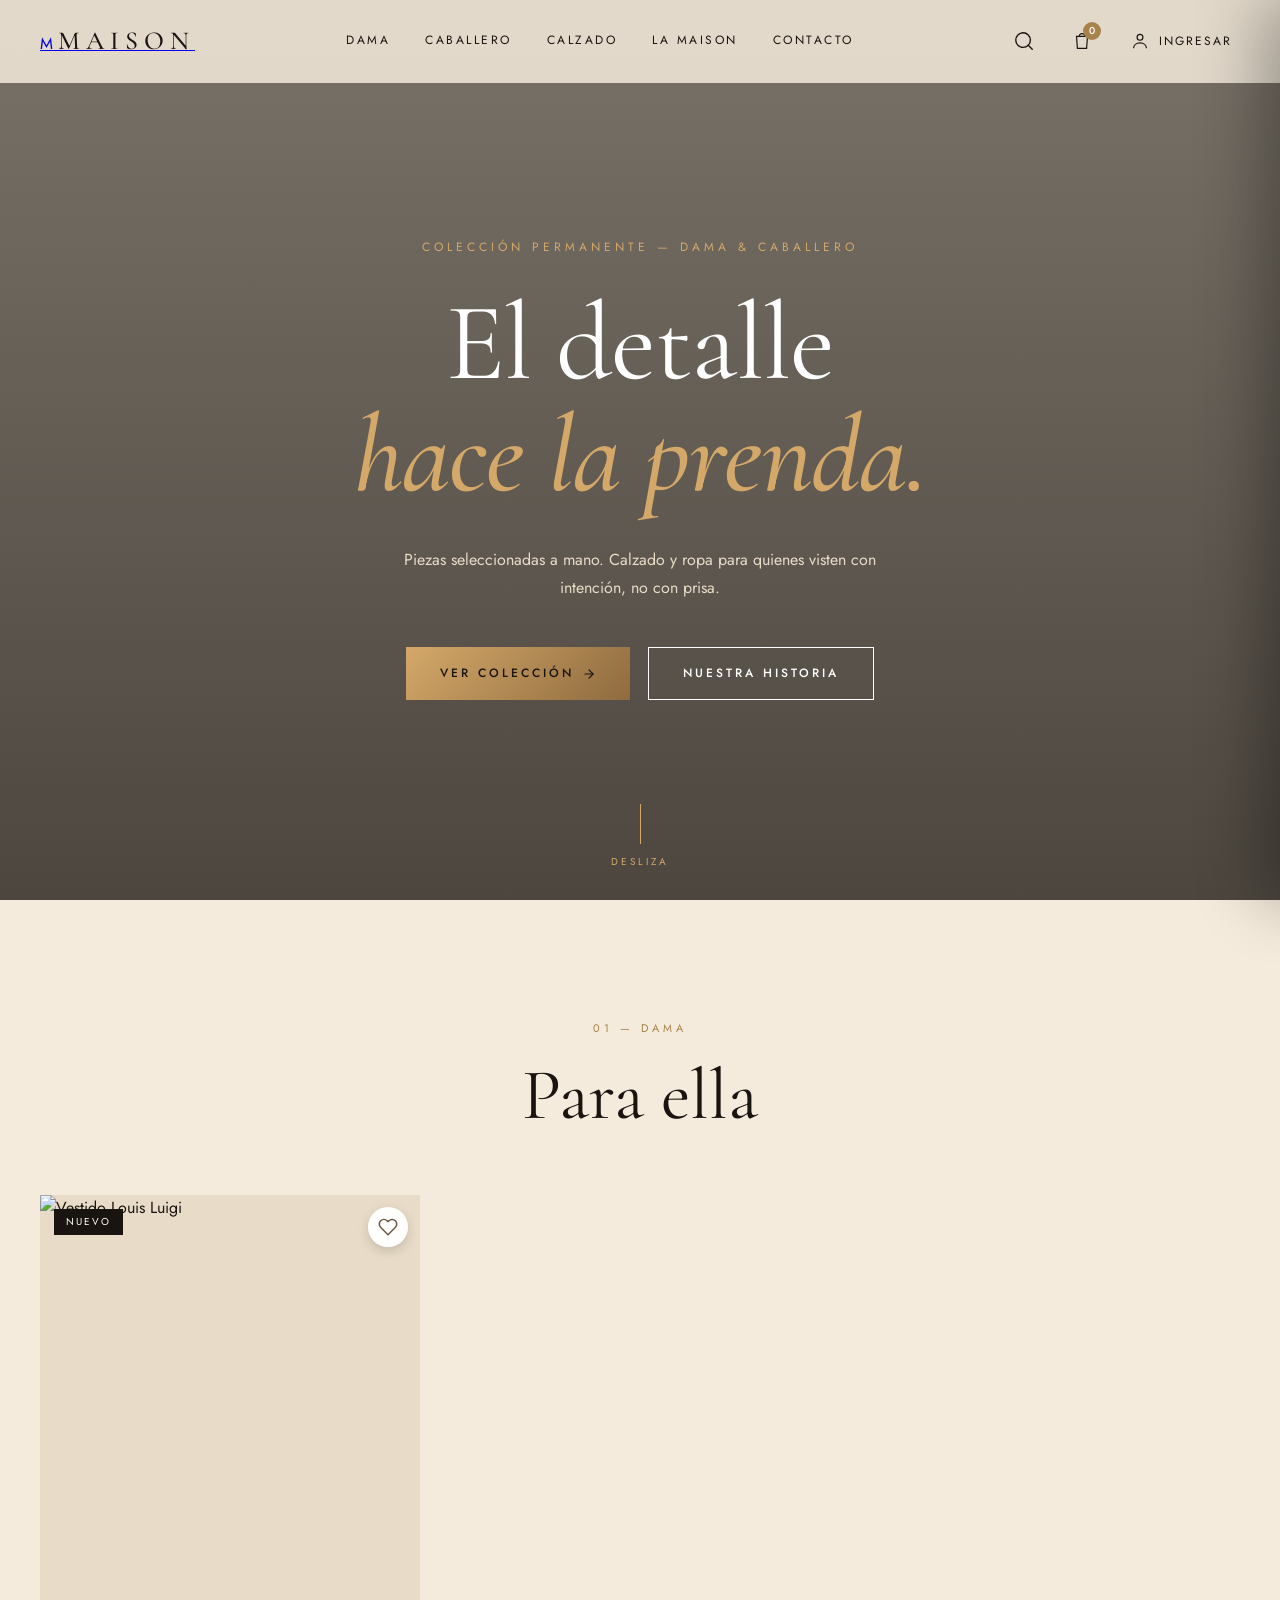
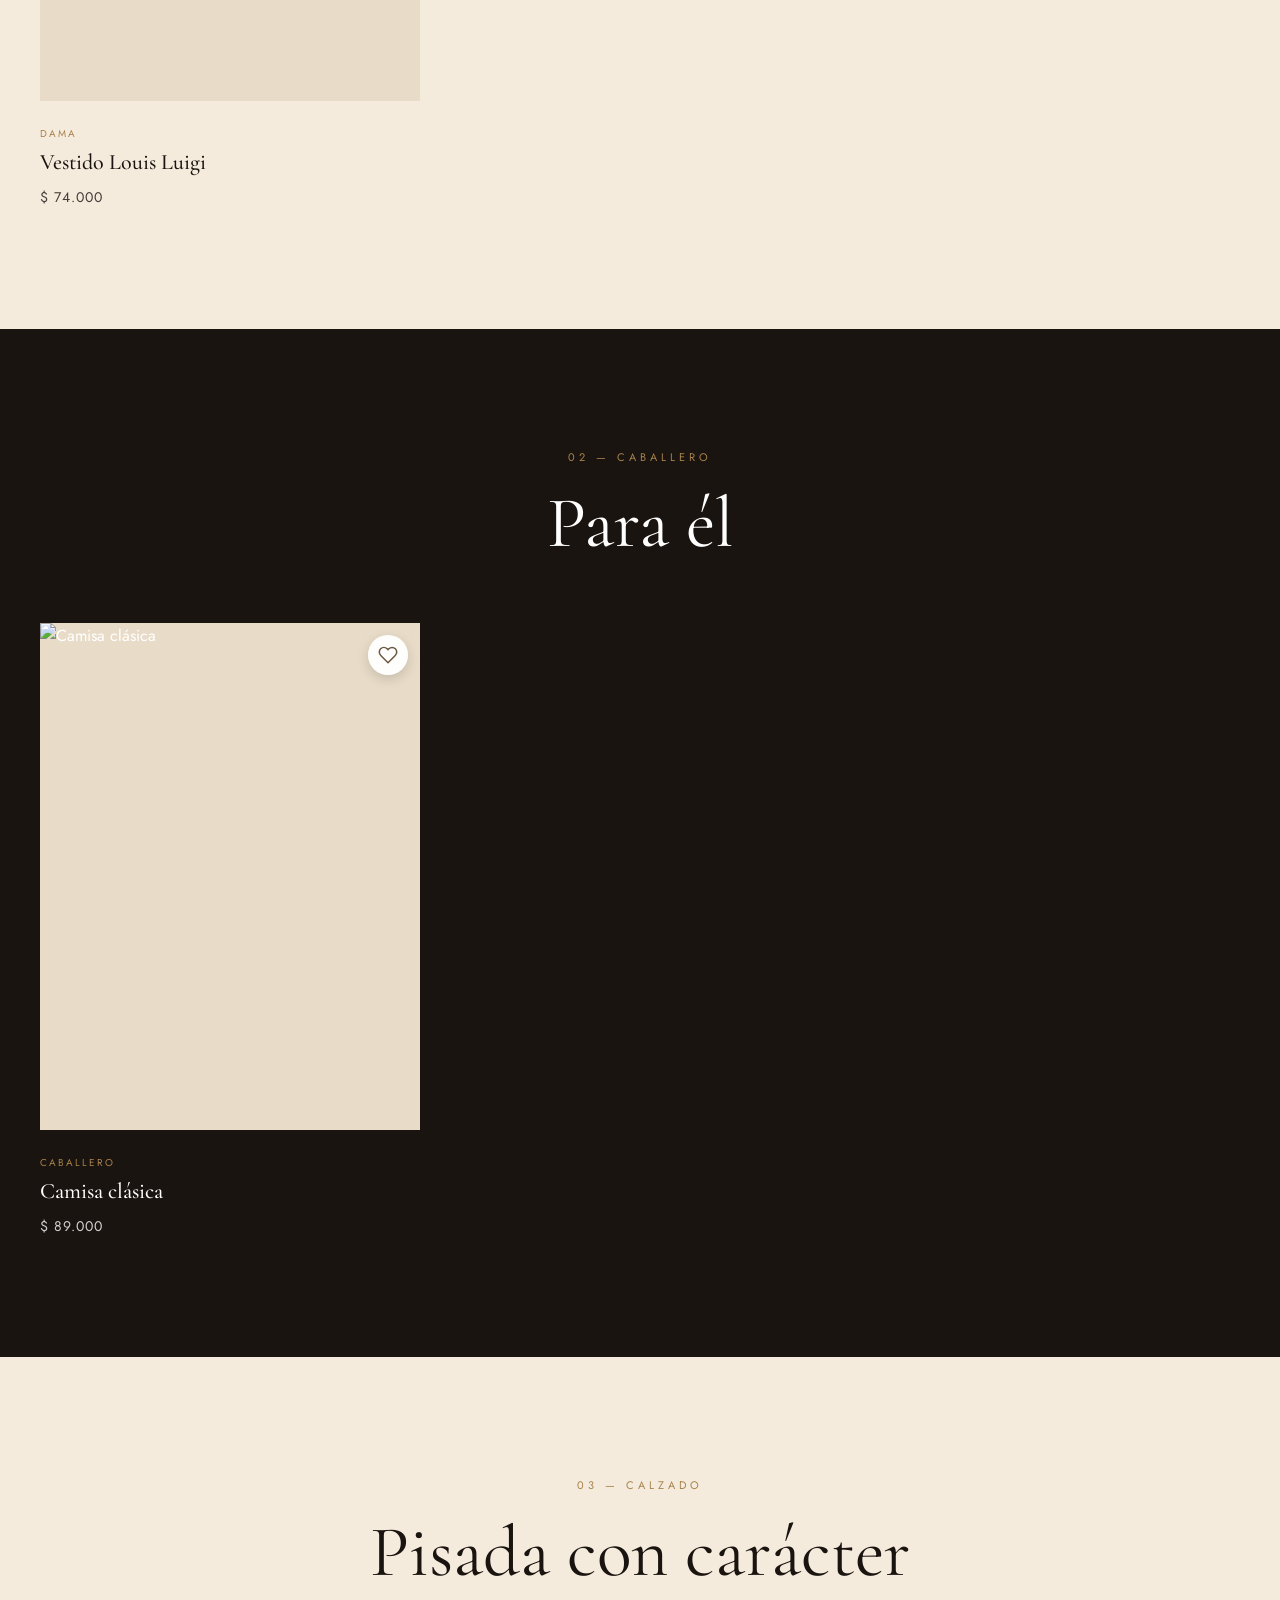
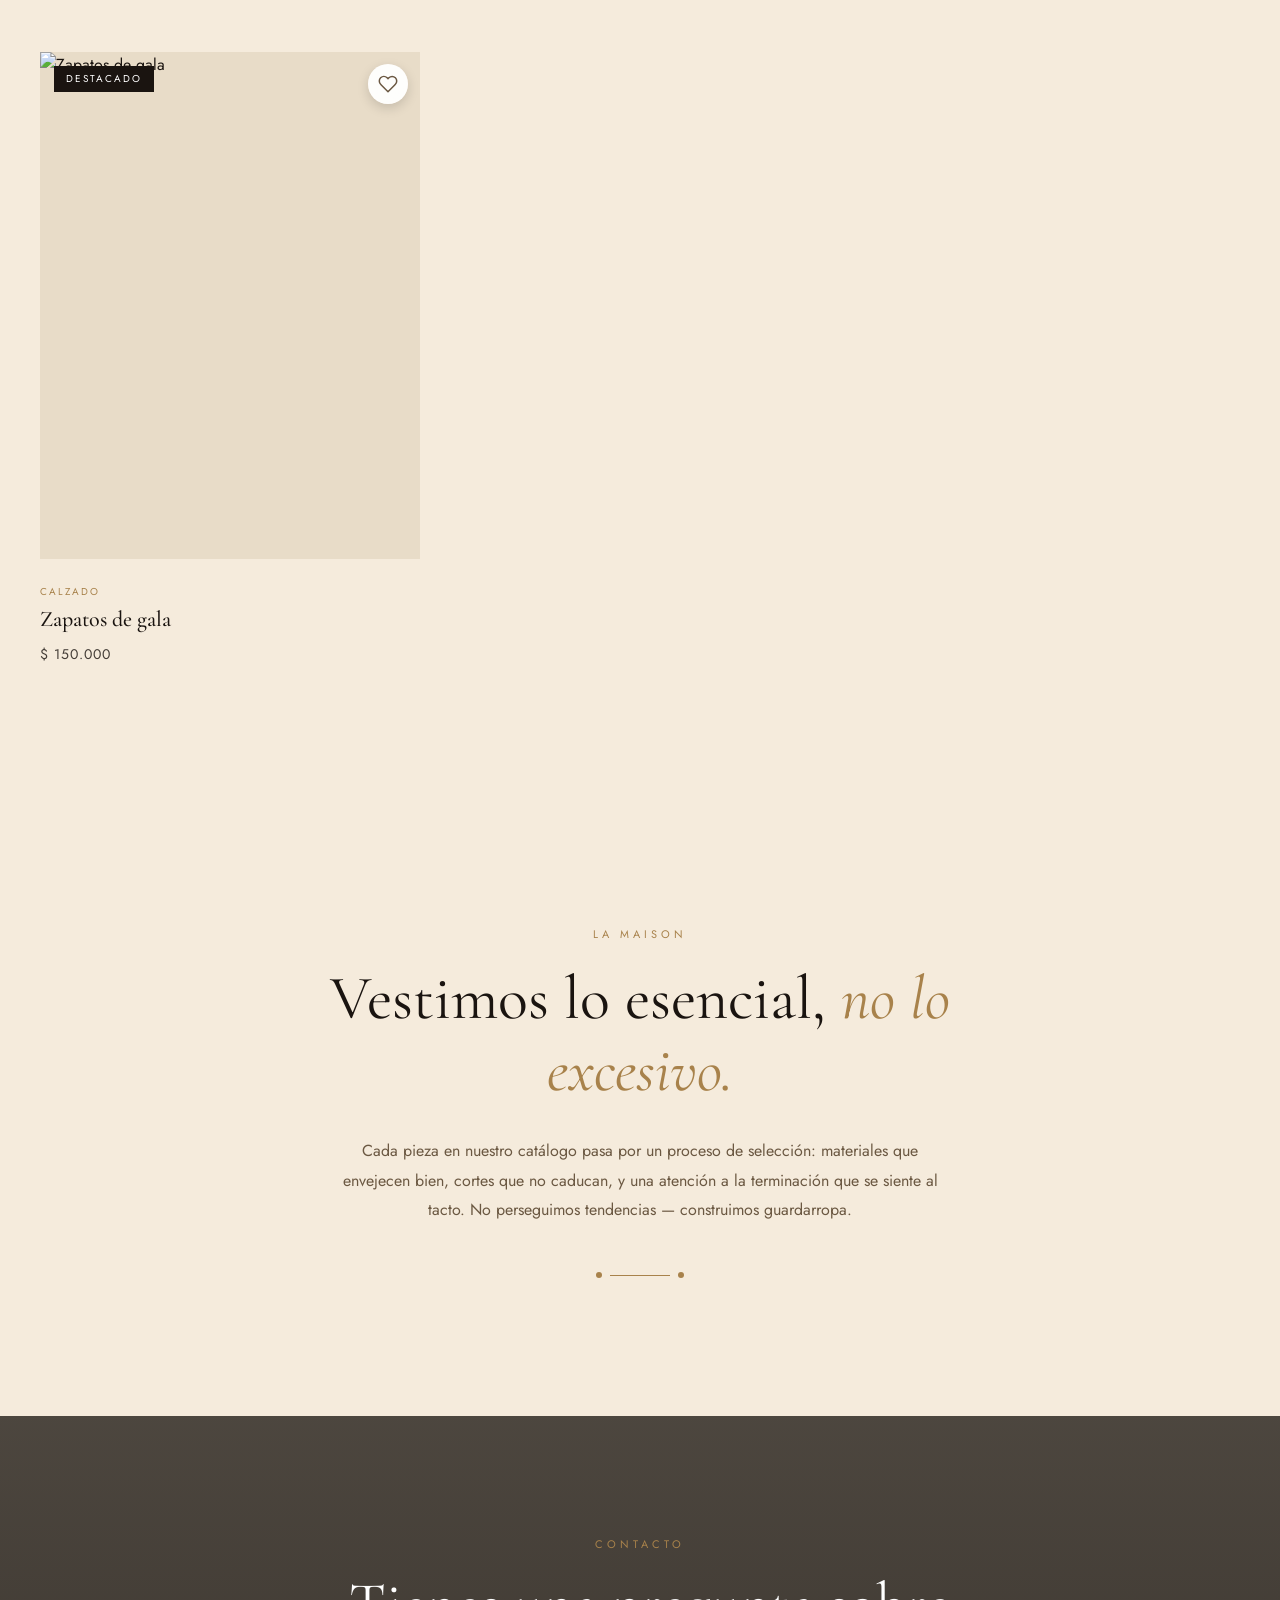
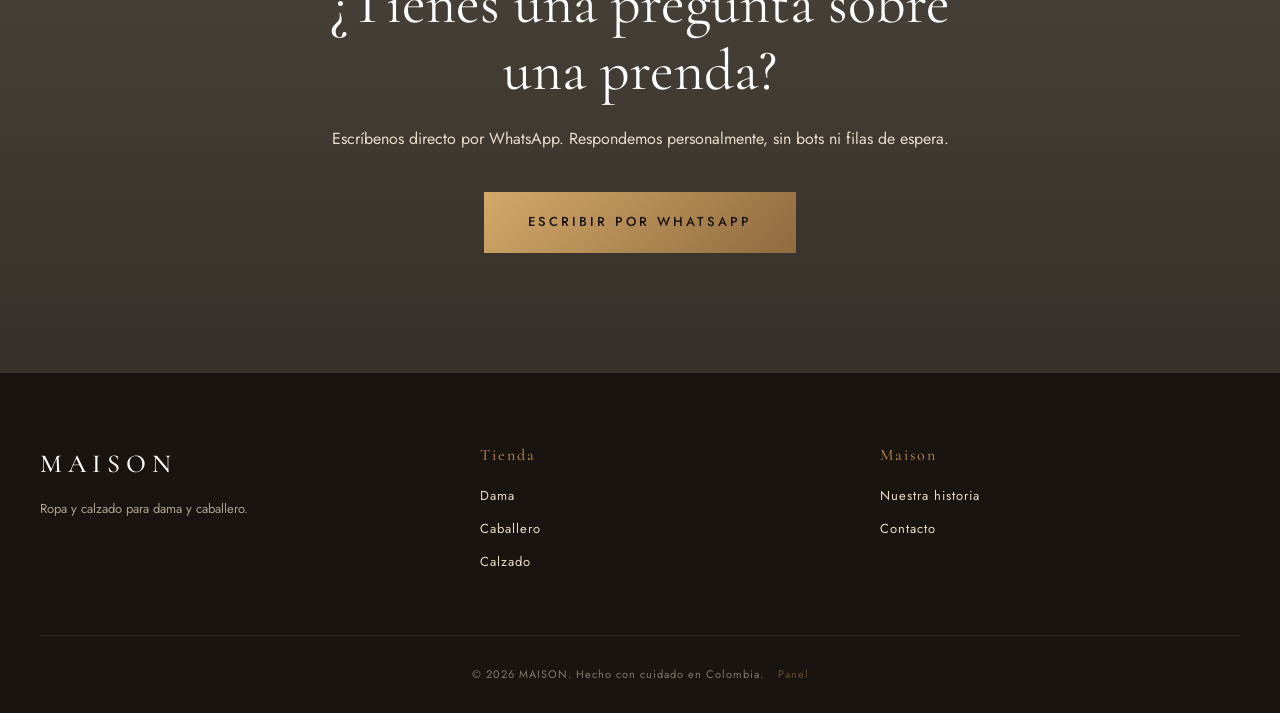
==== commit b4f00221: "Update index.html" ====
--- a/index.html
+++ b/index.html
@@ -42,7 +42,10 @@
       <span></span><span></span><span></span>
     </button>
 
-    <a href="#hero" class="logo">MAISON</a>
+    <a href="#hero" class="logo-wrap">
+      <span class="logo-mark" aria-hidden="true">M</span>
+      <span class="logo">MAISON</span>
+    </a>
 
     <nav class="main-nav" id="mainNav">
       <a href="#dama" class="nav-link">Dama</a>
@@ -152,22 +155,39 @@
 
 <!-- ============ HERO ============ -->
 <section class="hero" id="hero">
-  <div class="hero-thread" aria-hidden="true">
-    <svg viewBox="0 0 1200 800" preserveAspectRatio="none">
-      <path id="threadPath" d="M -50,400 C 200,250 350,600 600,400 C 850,200 1000,550 1250,350" />
-    </svg>
-  </div>
+  <div class="hero-bg" aria-hidden="true"></div>
+  <div class="hero-vignette" aria-hidden="true"></div>
+  
   <div class="hero-content">
+    <div class="hero-ornament" aria-hidden="true">
+      <span class="hero-ornament-line"></span>
+      <span class="hero-ornament-dot"></span>
+      <span class="hero-ornament-line"></span>
+    </div>
+    
     <p class="hero-eyebrow">Colección permanente — Dama &amp; Caballero</p>
-    <h1 class="hero-title">El detalle<br><em>hace la prenda.</em></h1>
+    
+    <h1 class="hero-title">
+      El detalle
+      <em>hace la prenda.</em>
+    </h1>
+    
     <p class="hero-sub">Piezas seleccionadas a mano. Calzado y ropa para quienes visten con intención, no con prisa.</p>
+    
     <div class="hero-actions">
-      <a href="#dama" class="btn btn-primary">Ver colección</a>
-      <a href="#nosotros" class="btn btn-ghost">Nuestra historia</a>
-    </div>
-  </div>
+      <a href="#dama" class="btn btn-primary btn-hero-primary">
+        <span>Ver colección</span>
+        <svg width="14" height="14" viewBox="0 0 24 24" fill="none" stroke="currentColor" stroke-width="2" stroke-linecap="round" stroke-linejoin="round">
+          <line x1="5" y1="12" x2="19" y2="12"/>
+          <polyline points="12 5 19 12 12 19"/>
+        </svg>
+      </a>
+      <a href="#nosotros" class="btn btn-ghost btn-hero-ghost">Nuestra historia</a>
+    </div>
+  </div>
+  
   <div class="hero-scroll" aria-hidden="true">
-    <span></span>
+    <span class="hero-scroll-line"></span>
     <p>Desliza</p>
   </div>
 </section>
@@ -401,8 +421,8 @@
           <path d="M9 21v-6h6v6"/>
         </svg>
       </span>
-      <span class="role-tab-name">Vendedor</span>
-      <span class="role-tab-desc">Gestionar tienda</span>
+      <span class="role-tab-name">Dueño</span>
+      <span class="role-tab-desc">Crear mi tienda</span>
     </button>
   </div>
 
@@ -495,7 +515,20 @@
         <button type="button" class="toggle-password" data-target="registerPassword" aria-label="Mostrar contraseña"></button>
       </div>
 
+      <!-- ============ CAMPOS DEL DUEÑO DE TIENDA ============ -->
       <div id="vendorFields" style="display:none;">
+        
+        <div class="input-group vendor-store-name">
+          <span class="input-icon">
+            <svg width="18" height="18" viewBox="0 0 24 24" fill="none" stroke="currentColor" stroke-width="1.6" stroke-linecap="round" stroke-linejoin="round">
+              <path d="M3 9l1-5h16l1 5"/>
+              <path d="M4 9v12h16V9"/>
+              <path d="M9 21v-6h6v6"/>
+            </svg>
+          </span>
+          <input type="text" id="registerStoreName" placeholder="Nombre de tu tienda (ej: MAISON Bogotá)">
+        </div>
+        
         <div class="input-group">
           <span class="input-icon">
             <svg width="18" height="18" viewBox="0 0 24 24" fill="none" stroke="currentColor" stroke-width="1.6" stroke-linecap="round" stroke-linejoin="round">
@@ -504,7 +537,18 @@
           </span>
           <input type="tel" id="registerWhatsapp" placeholder="Tu número de WhatsApp (ej: 3001234567)">
         </div>
-        <p class="account-hint">Los clientes te contactarán a este número para cerrar sus pedidos.</p>
+        
+        <div class="vendor-info-box">
+          <svg width="18" height="18" viewBox="0 0 24 24" fill="none" stroke="currentColor" stroke-width="1.8" stroke-linecap="round" stroke-linejoin="round">
+            <circle cx="12" cy="12" r="10"/>
+            <line x1="12" y1="16" x2="12" y2="12"/>
+            <line x1="12" y1="8" x2="12.01" y2="8"/>
+          </svg>
+          <div>
+            <strong>Al crear tu cuenta se creará automáticamente tu tienda</strong>
+            <span>Podrás gestionar productos, pedidos e invitar empleados desde tu panel personal.</span>
+          </div>
+        </div>
       </div>
 
       <p class="terms-text">Al registrarte aceptas nuestros <a href="#">términos</a> y <a href="#">política de privacidad</a>.</p>
@@ -532,9 +576,9 @@
         <polyline points="22 4 12 14.01 9 11.01"/>
       </svg>
     </div>
-    <span class="section-eyebrow">Bienvenido, vendedor</span>
-    <h3 class="account-title" id="vendorGreeting">Cuenta creada</h3>
-    <p class="account-text">Tu cuenta de vendedor ya está lista. Te estamos llevando al panel para que empieces a gestionar tus productos.</p>
+    <span class="section-eyebrow">¡Bienvenido!</span>
+    <h3 class="account-title" id="vendorGreeting">Tienda creada</h3>
+    <p class="account-text">Tu tienda ya está lista. Te estamos llevando al panel para que empieces a gestionar tus productos.</p>
     <a href="admin.html" class="btn btn-primary btn-full btn-auth">
       <span>Ir al panel ahora</span>
       <svg class="btn-arrow" width="16" height="16" viewBox="0 0 24 24" fill="none" stroke="currentColor" stroke-width="2" stroke-linecap="round" stroke-linejoin="round">
@@ -559,16 +603,14 @@
     <button type="button" class="btn btn-ghost btn-full" id="confirmBackBtn">Volver a iniciar sesión</button>
   </div>
 
-  <!-- ============ NUEVA VISTA: PERFIL CON PESTAÑAS ============ -->
+  <!-- ============ VISTA: PERFIL CON PESTAÑAS ============ -->
   <div class="account-view" id="viewProfile">
     
-    <!-- Header del perfil -->
     <div class="profile-header">
       <span class="section-eyebrow">Tu cuenta</span>
       <h3 class="account-title" id="profileGreeting">Hola</h3>
     </div>
 
-    <!-- Pestañas de navegación -->
     <div class="profile-tabs" id="profileTabs">
       <button type="button" class="profile-tab active" data-profile-tab="perfil">
         <svg width="16" height="16" viewBox="0 0 24 24" fill="none" stroke="currentColor" stroke-width="1.8" stroke-linecap="round" stroke-linejoin="round">
@@ -595,10 +637,8 @@
       </button>
     </div>
 
-    <!-- ============ PESTAÑA: MI PERFIL ============ -->
     <div class="profile-tab-content active" id="profileContentPerfil">
       
-      <!-- Vista de datos guardados (cuando ya tiene datos) -->
       <div class="profile-info-view" id="profileInfoView" style="display:none;">
         <p class="account-subtitle">Estos son tus datos de contacto.</p>
         
@@ -651,7 +691,6 @@
         </button>
       </div>
 
-      <!-- Vista de formulario (para editar o llenar por primera vez) -->
       <div class="profile-form-view" id="profileFormView">
         <p class="account-subtitle">Mantén tus datos actualizados para agilizar tus pedidos.</p>
         
@@ -699,7 +738,6 @@
 
     </div>
 
-    <!-- ============ PESTAÑA: FAVORITOS ============ -->
     <div class="profile-tab-content" id="profileContentFavoritos">
       <p class="account-subtitle">Los productos que has guardado como favoritos.</p>
       
@@ -713,15 +751,12 @@
         </p>
       </div>
       
-      <!-- Contador oculto para compatibilidad -->
       <span id="favoritesCount" style="display:none;">0</span>
     </div>
 
-    <!-- ============ PESTAÑA: PEDIDOS ============ -->
     <div class="profile-tab-content" id="profileContentPedidos">
       <p class="account-subtitle">Aquí puedes ver el historial de todas tus compras.</p>
       
-      <!-- Filtros por estado -->
       <div class="orders-history-filters" id="ordersHistoryFilters">
         <button type="button" class="order-history-filter active" data-history-filter="todos">
           Todos
@@ -737,7 +772,6 @@
         </button>
       </div>
       
-      <!-- Lista de pedidos -->
       <div class="orders-history-list" id="ordersHistoryList">
         <p class="orders-history-empty" id="ordersHistoryEmpty">
           <svg width="48" height="48" viewBox="0 0 24 24" fill="none" stroke="currentColor" stroke-width="1.2" stroke-linecap="round" stroke-linejoin="round">
@@ -750,11 +784,9 @@
         </p>
       </div>
       
-      <!-- Contador oculto para compatibilidad -->
       <span id="ordersHistoryCount" style="display:none;">0</span>
     </div>
 
-    <!-- Botón de cerrar sesión (siempre visible) -->
     <button type="button" class="btn btn-ghost btn-full logout-btn" id="logoutBtn">Cerrar sesión</button>
   </div>
 
@@ -779,15 +811,116 @@
 </script>
 
 <!-- ============================================
-     Registro del Service Worker (PWA)
+     Registro del Service Worker (PWA) — AUTO-ACTUALIZACIÓN
 ============================================ -->
 <script>
   if ('serviceWorker' in navigator) {
     window.addEventListener('load', () => {
       navigator.serviceWorker.register('/sw.js')
-        .then(reg => console.log('✅ Service Worker registrado:', reg.scope))
-        .catch(err => console.error('❌ SW error:', err));
+        .then(registration => {
+          console.log('✅ Service Worker registrado:', registration.scope);
+
+          setInterval(() => {
+            registration.update();
+          }, 60000);
+
+          registration.addEventListener('updatefound', () => {
+            const newWorker = registration.installing;
+            newWorker.addEventListener('statechange', () => {
+              if (newWorker.state === 'installed' && navigator.serviceWorker.controller) {
+                console.log('🔄 Nueva versión disponible');
+                showUpdateBanner(newWorker);
+              }
+            });
+          });
+        })
+        .catch(err => {
+          console.error('❌ Error al registrar Service Worker:', err);
+        });
+
+      navigator.serviceWorker.addEventListener('message', event => {
+        if (event.data && event.data.type === 'SW_UPDATED') {
+          console.log(`✨ Service Worker actualizado a ${event.data.version}`);
+        }
+      });
+
+      let refreshing = false;
+      navigator.serviceWorker.addEventListener('controllerchange', () => {
+        if (!refreshing) {
+          refreshing = true;
+          window.location.reload();
+        }
+      });
     });
+
+    function showUpdateBanner(newWorker) {
+      if (document.getElementById('updateBanner')) return;
+
+      const banner = document.createElement('div');
+      banner.id = 'updateBanner';
+      banner.innerHTML = `
+        <div style="
+          position: fixed;
+          bottom: 20px;
+          left: 50%;
+          transform: translateX(-50%);
+          background: linear-gradient(135deg, #0a0a0a, #2a2010);
+          color: #c9a96e;
+          padding: 16px 24px;
+          border-radius: 50px;
+          box-shadow: 0 8px 32px rgba(0,0,0,0.3), 0 0 0 2px rgba(201,169,110,0.3);
+          z-index: 9999999;
+          display: flex;
+          align-items: center;
+          gap: 16px;
+          font-family: 'Jost', sans-serif;
+          font-size: 13px;
+          letter-spacing: 0.5px;
+          max-width: 90%;
+          animation: slideUp 0.4s cubic-bezier(0.34, 1.56, 0.64, 1);
+        ">
+          <span style="font-size: 20px;">✨</span>
+          <span style="flex: 1;">Nueva versión disponible</span>
+          <button id="updateBtn" style="
+            background: linear-gradient(135deg, #c9a96e, #8f6b3f);
+            color: #ffffff;
+            border: none;
+            padding: 8px 20px;
+            border-radius: 20px;
+            cursor: pointer;
+            font-family: inherit;
+            font-size: 12px;
+            font-weight: 600;
+            letter-spacing: 1px;
+            text-transform: uppercase;
+          ">Actualizar</button>
+          <button id="updateLater" style="
+            background: transparent;
+            color: #c9a96e;
+            border: none;
+            cursor: pointer;
+            font-family: inherit;
+            font-size: 18px;
+            padding: 4px;
+          " aria-label="Cerrar">×</button>
+        </div>
+        <style>
+          @keyframes slideUp {
+            from { transform: translate(-50%, 100px); opacity: 0; }
+            to { transform: translate(-50%, 0); opacity: 1; }
+          }
+        </style>
+      `;
+      document.body.appendChild(banner);
+
+      document.getElementById('updateBtn').addEventListener('click', () => {
+        newWorker.postMessage({ type: 'SKIP_WAITING' });
+      });
+
+      document.getElementById('updateLater').addEventListener('click', () => {
+        banner.remove();
+      });
+    }
   }
 </script>
 
@@ -806,6 +939,71 @@
   <div class="toast-content">
     <span class="toast-title">Añadido al carrito</span>
     <span class="toast-message" id="toastMessage"></span>
+  </div>
+</div>
+
+<!-- ============ BOTÓN INSTALAR APP (PWA) ============ -->
+<button id="installAppBtn" aria-label="Instalar aplicación" title="Instalar como app">
+  <svg width="20" height="20" viewBox="0 0 24 24" fill="none" stroke="currentColor" stroke-width="2" stroke-linecap="round" stroke-linejoin="round">
+    <path d="M21 15v4a2 2 0 0 1-2 2H5a2 2 0 0 1-2-2v-4"/>
+    <polyline points="7 10 12 15 17 10"/>
+    <line x1="12" y1="15" x2="12" y2="3"/>
+  </svg>
+  <span class="install-btn-text">Instalar App</span>
+</button>
+
+<!-- ============ MODAL INSTRUCCIONES iOS ============ -->
+<div class="ios-install-overlay" id="iosInstallOverlay"></div>
+<div class="ios-install-modal" id="iosInstallModal">
+  <button class="modal-close" id="iosInstallClose" aria-label="Cerrar">&times;</button>
+  <div class="ios-install-content">
+    <div class="ios-install-icon">
+      <svg width="48" height="48" viewBox="0 0 24 24" fill="none" stroke="currentColor" stroke-width="1.5" stroke-linecap="round" stroke-linejoin="round">
+        <rect x="5" y="2" width="14" height="20" rx="2" ry="2"/>
+        <line x1="12" y1="18" x2="12.01" y2="18"/>
+      </svg>
+    </div>
+    <h3 class="ios-install-title">Instala MAISON en tu iPhone</h3>
+    <p class="ios-install-subtitle">Sigue estos pasos para tener la app en tu pantalla de inicio:</p>
+    
+    <div class="ios-install-steps">
+      <div class="ios-step">
+        <span class="ios-step-number">1</span>
+        <div class="ios-step-content">
+          <p>Toca el botón <strong>Compartir</strong></p>
+          <span class="ios-step-icon">
+            <svg width="24" height="24" viewBox="0 0 24 24" fill="none" stroke="currentColor" stroke-width="1.8" stroke-linecap="round" stroke-linejoin="round">
+              <path d="M4 12v8a2 2 0 0 0 2 2h12a2 2 0 0 0 2-2v-8"/>
+              <polyline points="16 6 12 2 8 6"/>
+              <line x1="12" y1="2" x2="12" y2="15"/>
+            </svg>
+          </span>
+        </div>
+      </div>
+      
+      <div class="ios-step">
+        <span class="ios-step-number">2</span>
+        <div class="ios-step-content">
+          <p>Selecciona <strong>"Añadir a pantalla de inicio"</strong></p>
+          <span class="ios-step-icon">
+            <svg width="24" height="24" viewBox="0 0 24 24" fill="none" stroke="currentColor" stroke-width="1.8" stroke-linecap="round" stroke-linejoin="round">
+              <rect x="3" y="3" width="18" height="18" rx="2" ry="2"/>
+              <line x1="12" y1="8" x2="12" y2="16"/>
+              <line x1="8" y1="12" x2="16" y2="12"/>
+            </svg>
+          </span>
+        </div>
+      </div>
+      
+      <div class="ios-step">
+        <span class="ios-step-number">3</span>
+        <div class="ios-step-content">
+          <p>Toca <strong>"Añadir"</strong> arriba a la derecha</p>
+        </div>
+      </div>
+    </div>
+    
+    <button type="button" class="btn btn-primary btn-full" id="iosInstallGotIt">Entendido</button>
   </div>
 </div>
 
@@ -818,68 +1016,188 @@
 </button>
 
 <style>
-#scrollTopBtnFixed {
+/* ============================================
+   BOTÓN FLOTANTE "INSTALAR APP" (PWA)
+============================================ */
+#installAppBtn {
   position: fixed !important;
-  bottom: 30px !important;
+  bottom: 100px !important;
   right: 30px !important;
-  width: 55px !important;
+  min-width: 55px !important;
   height: 55px !important;
+  padding: 0 22px !important;
   border: none !important;
-  border-radius: 50% !important;
-  background: linear-gradient(135deg, #d4a869, #8f6b3f) !important;
-  color: #1a1410 !important;
+  border-radius: 30px !important;
+  background: linear-gradient(135deg, #0a0a0a, #2a2010) !important;
+  color: #c9a96e !important;
   cursor: pointer !important;
   display: none !important;
   align-items: center !important;
   justify-content: center !important;
-  z-index: 999999 !important;
-  box-shadow: 0 6px 20px rgba(143, 107, 63, 0.4) !important;
+  gap: 10px !important;
+  z-index: 999998 !important;
+  box-shadow: 0 6px 20px rgba(0, 0, 0, 0.35), 0 0 0 2px rgba(201, 169, 110, 0.2) !important;
   transition: transform 0.3s ease, box-shadow 0.3s ease, background 0.3s ease !important;
-  font-family: inherit !important;
-  padding: 0 !important;
-  margin: 0 !important;
+  font-family: 'Jost', sans-serif !important;
+  font-size: 13px !important;
+  font-weight: 600 !important;
+  letter-spacing: 1.2px !important;
+  text-transform: uppercase !important;
   outline: none !important;
+  animation: installBtnPulse 2s ease-in-out infinite;
 }
 
-#scrollTopBtnFixed.show {
-  display: flex !important;
+#installAppBtn.show { display: flex !important; }
+
+#installAppBtn:hover {
+  transform: translateY(-4px) scale(1.05) !important;
+  box-shadow: 0 12px 30px rgba(201, 169, 110, 0.4), 0 0 0 2px rgba(201, 169, 110, 0.5) !important;
+  background: linear-gradient(135deg, #c9a96e, #8f6b3f) !important;
+  color: #ffffff !important;
+  animation: none;
 }
 
-#scrollTopBtnFixed:hover {
-  transform: translateY(-4px) scale(1.08) !important;
-  box-shadow: 0 12px 30px rgba(143, 107, 63, 0.5) !important;
-  background: linear-gradient(135deg, #8f6b3f, #d4a869) !important;
-  color: #ffffff !important;
+#installAppBtn svg { flex-shrink: 0; transition: transform 0.3s ease; }
+#installAppBtn:hover svg { transform: translateY(2px); }
+.install-btn-text { white-space: nowrap; }
+
+@keyframes installBtnPulse {
+  0%, 100% { box-shadow: 0 6px 20px rgba(0, 0, 0, 0.35), 0 0 0 2px rgba(201, 169, 110, 0.2); }
+  50% { box-shadow: 0 6px 20px rgba(0, 0, 0, 0.35), 0 0 0 6px rgba(201, 169, 110, 0.15); }
 }
 
 @media (max-width: 768px) {
-  #scrollTopBtnFixed {
-    bottom: 20px !important;
-    right: 20px !important;
-    width: 48px !important;
-    height: 48px !important;
+  #installAppBtn { bottom: 80px !important; right: 20px !important; padding: 0 18px !important; height: 48px !important; font-size: 12px !important; }
+}
+
+@media (max-width: 380px) {
+  #installAppBtn { padding: 0 !important; width: 48px !important; height: 48px !important; border-radius: 50% !important; }
+  .install-btn-text { display: none !important; }
+}
+
+.ios-install-overlay { position: fixed; inset: 0; background: rgba(0, 0, 0, 0.7); z-index: 999999; display: none; backdrop-filter: blur(4px); }
+.ios-install-overlay.show { display: block; }
+
+.ios-install-modal {
+  position: fixed; top: 50%; left: 50%; transform: translate(-50%, -50%);
+  background: #ffffff; border-radius: 20px; padding: 32px 28px;
+  max-width: 420px; width: calc(100% - 40px); max-height: 90vh; overflow-y: auto;
+  z-index: 1000000; display: none; box-shadow: 0 20px 60px rgba(0, 0, 0, 0.4);
+  animation: iosModalIn 0.3s cubic-bezier(0.34, 1.56, 0.64, 1);
+}
+.ios-install-modal.show { display: block; }
+
+@keyframes iosModalIn {
+  from { opacity: 0; transform: translate(-50%, -50%) scale(0.85); }
+  to { opacity: 1; transform: translate(-50%, -50%) scale(1); }
+}
+
+.ios-install-content { text-align: center; }
+.ios-install-icon { width: 80px; height: 80px; margin: 0 auto 20px; background: linear-gradient(135deg, #c9a96e, #8f6b3f); border-radius: 50%; display: flex; align-items: center; justify-content: center; color: #ffffff; }
+.ios-install-title { font-family: 'Cormorant Garamond', serif; font-size: 26px; font-weight: 500; color: #0a0a0a; margin: 0 0 12px 0; }
+.ios-install-subtitle { font-family: 'Jost', sans-serif; font-size: 14px; color: #666; margin: 0 0 28px 0; line-height: 1.5; }
+.ios-install-steps { text-align: left; margin-bottom: 28px; }
+.ios-step { display: flex; align-items: flex-start; gap: 14px; padding: 14px 0; border-bottom: 1px solid rgba(201, 169, 110, 0.2); }
+.ios-step:last-child { border-bottom: none; }
+.ios-step-number { flex-shrink: 0; width: 32px; height: 32px; background: linear-gradient(135deg, #c9a96e, #8f6b3f); color: #ffffff; border-radius: 50%; display: flex; align-items: center; justify-content: center; font-weight: 700; font-size: 14px; font-family: 'Jost', sans-serif; }
+.ios-step-content { flex: 1; display: flex; align-items: center; justify-content: space-between; gap: 10px; }
+.ios-step-content p { margin: 0; font-family: 'Jost', sans-serif; font-size: 14px; color: #333; line-height: 1.4; }
+.ios-step-content strong { color: #0a0a0a; font-weight: 600; }
+.ios-step-icon { color: #c9a96e; flex-shrink: 0; }
+
+#scrollTopBtnFixed {
+  position: fixed !important; bottom: 30px !important; right: 30px !important;
+  width: 55px !important; height: 55px !important; border: none !important; border-radius: 50% !important;
+  background: linear-gradient(135deg, #d4a869, #8f6b3f) !important; color: #1a1410 !important;
+  cursor: pointer !important; display: none !important; align-items: center !important; justify-content: center !important;
+  z-index: 999999 !important; box-shadow: 0 6px 20px rgba(143, 107, 63, 0.4) !important;
+  transition: transform 0.3s ease, box-shadow 0.3s ease, background 0.3s ease !important;
+  font-family: inherit !important; padding: 0 !important; margin: 0 !important; outline: none !important;
+}
+#scrollTopBtnFixed.show { display: flex !important; }
+#scrollTopBtnFixed:hover { transform: translateY(-4px) scale(1.08) !important; box-shadow: 0 12px 30px rgba(143, 107, 63, 0.5) !important; background: linear-gradient(135deg, #8f6b3f, #d4a869) !important; color: #ffffff !important; }
+
+@media (max-width: 768px) {
+  #scrollTopBtnFixed { bottom: 20px !important; right: 20px !important; width: 48px !important; height: 48px !important; }
+}
+
+.vendor-store-name input { font-weight: 600 !important; }
+.vendor-info-box { display: flex; align-items: flex-start; gap: 12px; padding: 14px 16px; background: linear-gradient(135deg, rgba(212, 168, 105, 0.12), rgba(143, 107, 63, 0.06)); border: 1px solid rgba(212, 168, 105, 0.25); border-radius: 10px; margin: 12px 0; }
+.vendor-info-box svg { color: #8f6b3f; flex-shrink: 0; margin-top: 2px; }
+.vendor-info-box strong { display: block; font-size: 12px; color: #1a1410; margin-bottom: 4px; font-weight: 600; line-height: 1.3; }
+.vendor-info-box span { display: block; font-size: 11px; color: #666; line-height: 1.5; }
+</style>
+
+<script>
+(function() {
+  let deferredPrompt = null;
+  const installBtn = document.getElementById('installAppBtn');
+  const iosOverlay = document.getElementById('iosInstallOverlay');
+  const iosModal = document.getElementById('iosInstallModal');
+  const iosClose = document.getElementById('iosInstallClose');
+  const iosGotIt = document.getElementById('iosInstallGotIt');
+
+  if (!installBtn) return;
+
+  function isAppInstalled() {
+    return window.matchMedia('(display-mode: standalone)').matches || window.navigator.standalone === true;
   }
-}
-</style>
+
+  function isIOS() {
+    return /iPad|iPhone|iPod/.test(navigator.userAgent) && !window.MSStream;
+  }
+
+  if (isAppInstalled()) { installBtn.style.display = 'none'; return; }
+
+  window.addEventListener('beforeinstallprompt', (e) => {
+    e.preventDefault();
+    deferredPrompt = e;
+    installBtn.classList.add('show');
+    console.log('📱 App lista para instalar');
+  });
+
+  if (isIOS() && !isAppInstalled()) {
+    setTimeout(() => { installBtn.classList.add('show'); }, 3000);
+  }
+
+  installBtn.addEventListener('click', async () => {
+    if (isIOS()) {
+      iosOverlay.classList.add('show');
+      iosModal.classList.add('show');
+      return;
+    }
+    if (deferredPrompt) {
+      deferredPrompt.prompt();
+      const { outcome } = await deferredPrompt.userChoice;
+      if (outcome === 'accepted') { console.log('✅ Usuario aceptó instalar'); installBtn.classList.remove('show'); }
+      else { console.log('❌ Usuario rechazó instalar'); }
+      deferredPrompt = null;
+    }
+  });
+
+  window.addEventListener('appinstalled', () => {
+    console.log('🎉 App instalada correctamente');
+    installBtn.classList.remove('show');
+    deferredPrompt = null;
+  });
+
+  function closeIosModal() { iosOverlay.classList.remove('show'); iosModal.classList.remove('show'); }
+  if (iosClose) iosClose.addEventListener('click', closeIosModal);
+  if (iosGotIt) iosGotIt.addEventListener('click', closeIosModal);
+  if (iosOverlay) iosOverlay.addEventListener('click', closeIosModal);
+})();
+</script>
 
 <script>
 (function() {
   var btn = document.getElementById("scrollTopBtnFixed");
   if (!btn) return;
-  
-  btn.onclick = function() {
-    window.scrollTo({ top: 0, behavior: "smooth" });
-  };
-  
+  btn.onclick = function() { window.scrollTo({ top: 0, behavior: "smooth" }); };
   function checkScroll() {
     var y = window.pageYOffset || document.documentElement.scrollTop || 0;
-    if (y > 300) {
-      btn.classList.add("show");
-    } else {
-      btn.classList.remove("show");
-    }
+    if (y > 300) btn.classList.add("show");
+    else btn.classList.remove("show");
   }
-  
   window.addEventListener("scroll", checkScroll, { passive: true });
   window.addEventListener("load", checkScroll);
   window.addEventListener("resize", checkScroll);
--- a/css/styles.css
+++ b/css/styles.css
@@ -636,7 +636,7 @@
 }
 
 /* ============================================
-   HERO
+   HERO (ACTUALIZADO)
    ============================================ */
 .hero {
   min-height: 100vh;
@@ -648,7 +648,7 @@
   padding: calc(var(--header-h) + 40px) 20px 80px;
   color: var(--color-white);
   background:
-    linear-gradient(rgba(20,15,10,0.45), rgba(20,15,10,0.7)),
+    linear-gradient(rgba(20,15,10,0.55), rgba(20,15,10,0.75)),
     url('https://images.unsplash.com/photo-1490481651871-ab68de25d43d?auto=format&fit=crop&w=1920&q=80') center/cover no-repeat;
   background-attachment: fixed;
 }
@@ -1638,7 +1638,7 @@
 }
 
 /* ============================================
-   PERFIL CON PESTAÑAS (NUEVO DISEÑO)
+   PERFIL CON PESTAÑAS
    ============================================ */
 
 .profile-header {
@@ -1653,7 +1653,6 @@
   margin: 0 0 5px 0;
 }
 
-/* ---- Pestañas de navegación ---- */
 .profile-tabs {
   display: grid;
   grid-template-columns: repeat(3, 1fr);
@@ -1731,7 +1730,6 @@
   display: none;
 }
 
-/* ---- Contenido de cada pestaña ---- */
 .profile-tab-content {
   display: none;
   animation: profileFadeIn .3s ease;
@@ -1747,7 +1745,6 @@
   to { opacity: 1; transform: translateY(0); }
 }
 
-/* ---- Vista de datos guardados (perfil sin editar) ---- */
 .profile-info-view {
   animation: profileFadeIn .4s ease;
 }
@@ -1811,7 +1808,6 @@
   word-break: break-word;
 }
 
-/* ---- Vista de formulario (editar/nuevo) ---- */
 .profile-form-view {
   animation: profileFadeIn .3s ease;
 }
@@ -1827,7 +1823,6 @@
   padding: 16px 24px;
 }
 
-/* ---- Filtros de pedidos (ajustados) ---- */
 .orders-history-filters {
   display: flex;
   gap: 6px;
@@ -1867,14 +1862,12 @@
   font-weight: 600;
 }
 
-/* Lista de pedidos */
 .orders-history-list {
   display: flex;
   flex-direction: column;
   gap: 12px;
 }
 
-/* Tarjeta de pedido individual */
 .order-history-card {
   background: var(--color-white);
   border: 1px solid var(--color-border);
@@ -2145,7 +2138,6 @@
   font-style: italic;
 }
 
-/* Grid de favoritos dentro del perfil */
 .favorites-grid {
   display: grid;
   grid-template-columns: repeat(auto-fill, minmax(130px, 1fr));
@@ -3061,7 +3053,6 @@
   .modal-price-discounted { font-size: 24px; }
   .modal-price-original { font-size: 16px; }
   
-  /* Perfil responsive */
   .profile-tab {
     padding: 10px 6px;
   }
@@ -3102,7 +3093,6 @@
     gap: 10px;
   }
   
-  /* Pestañas más compactas en móvil */
   .profile-tabs {
     padding: 4px;
     gap: 3px;
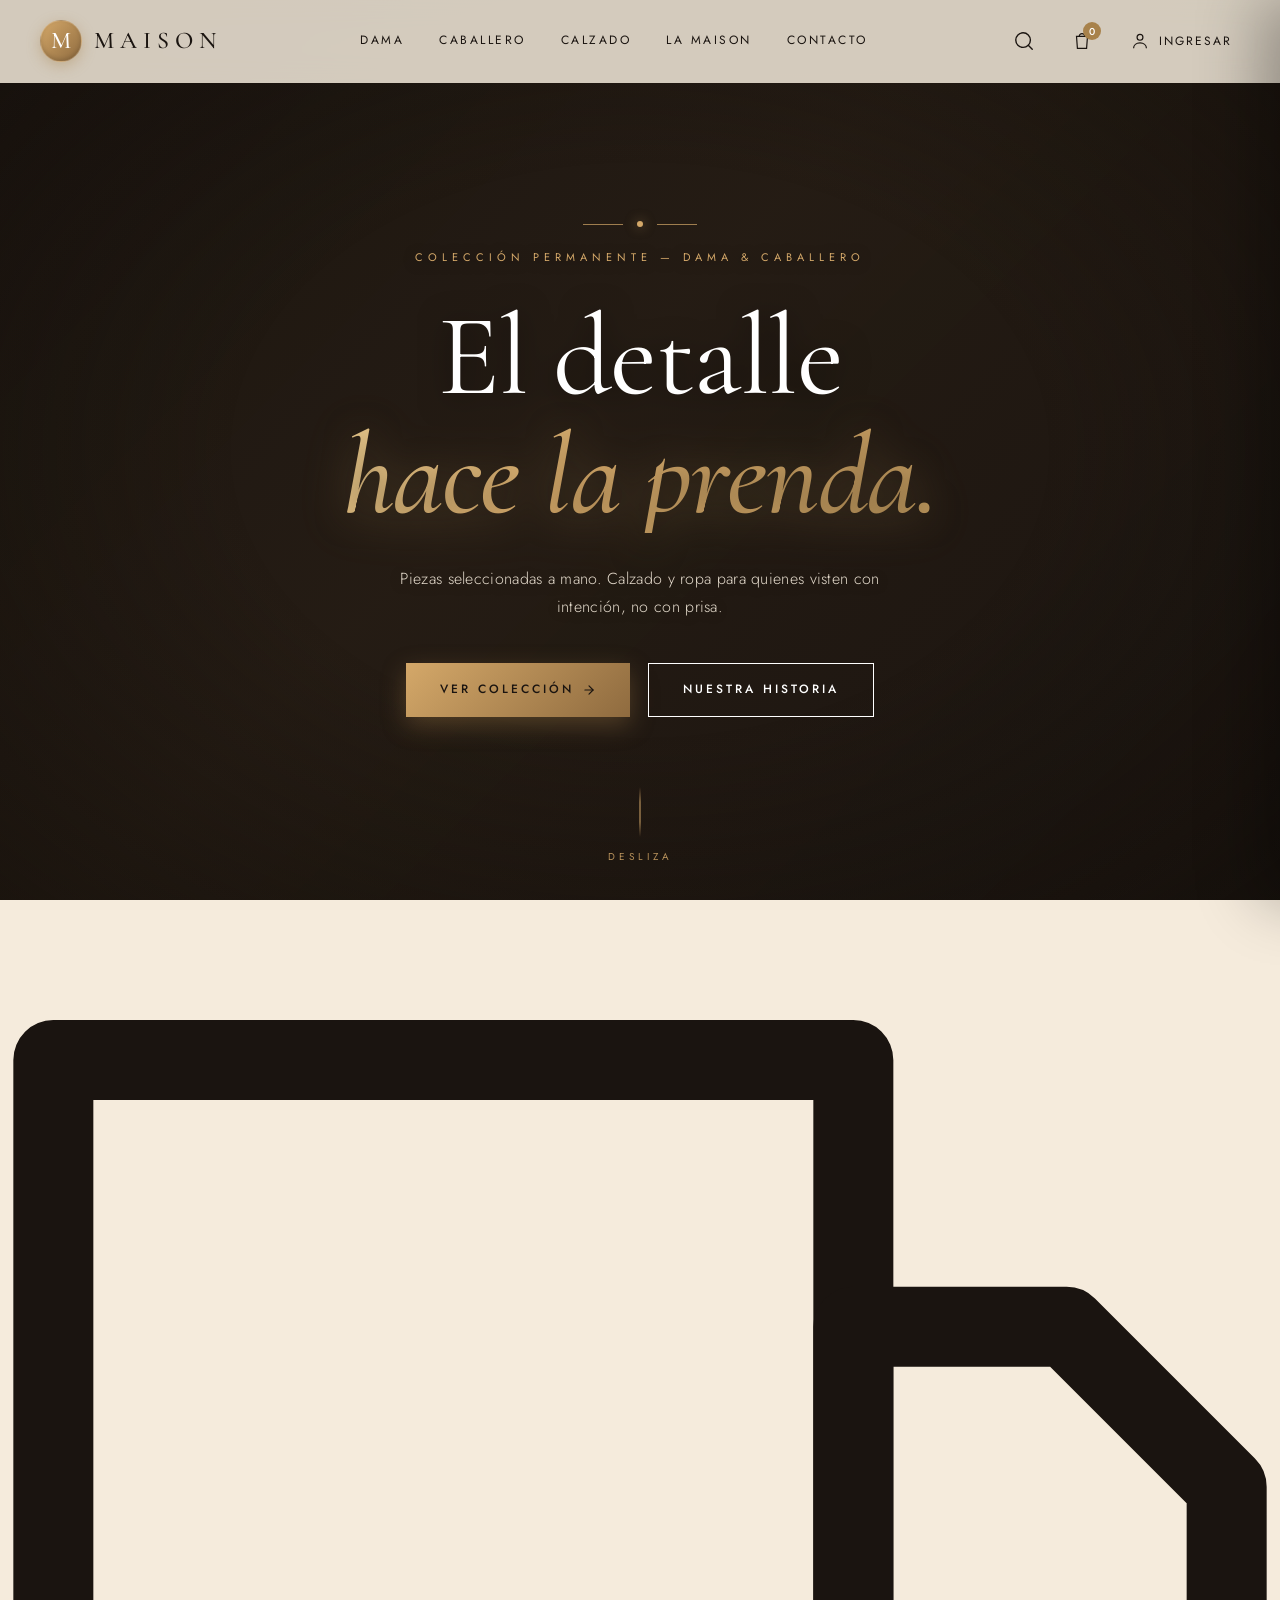
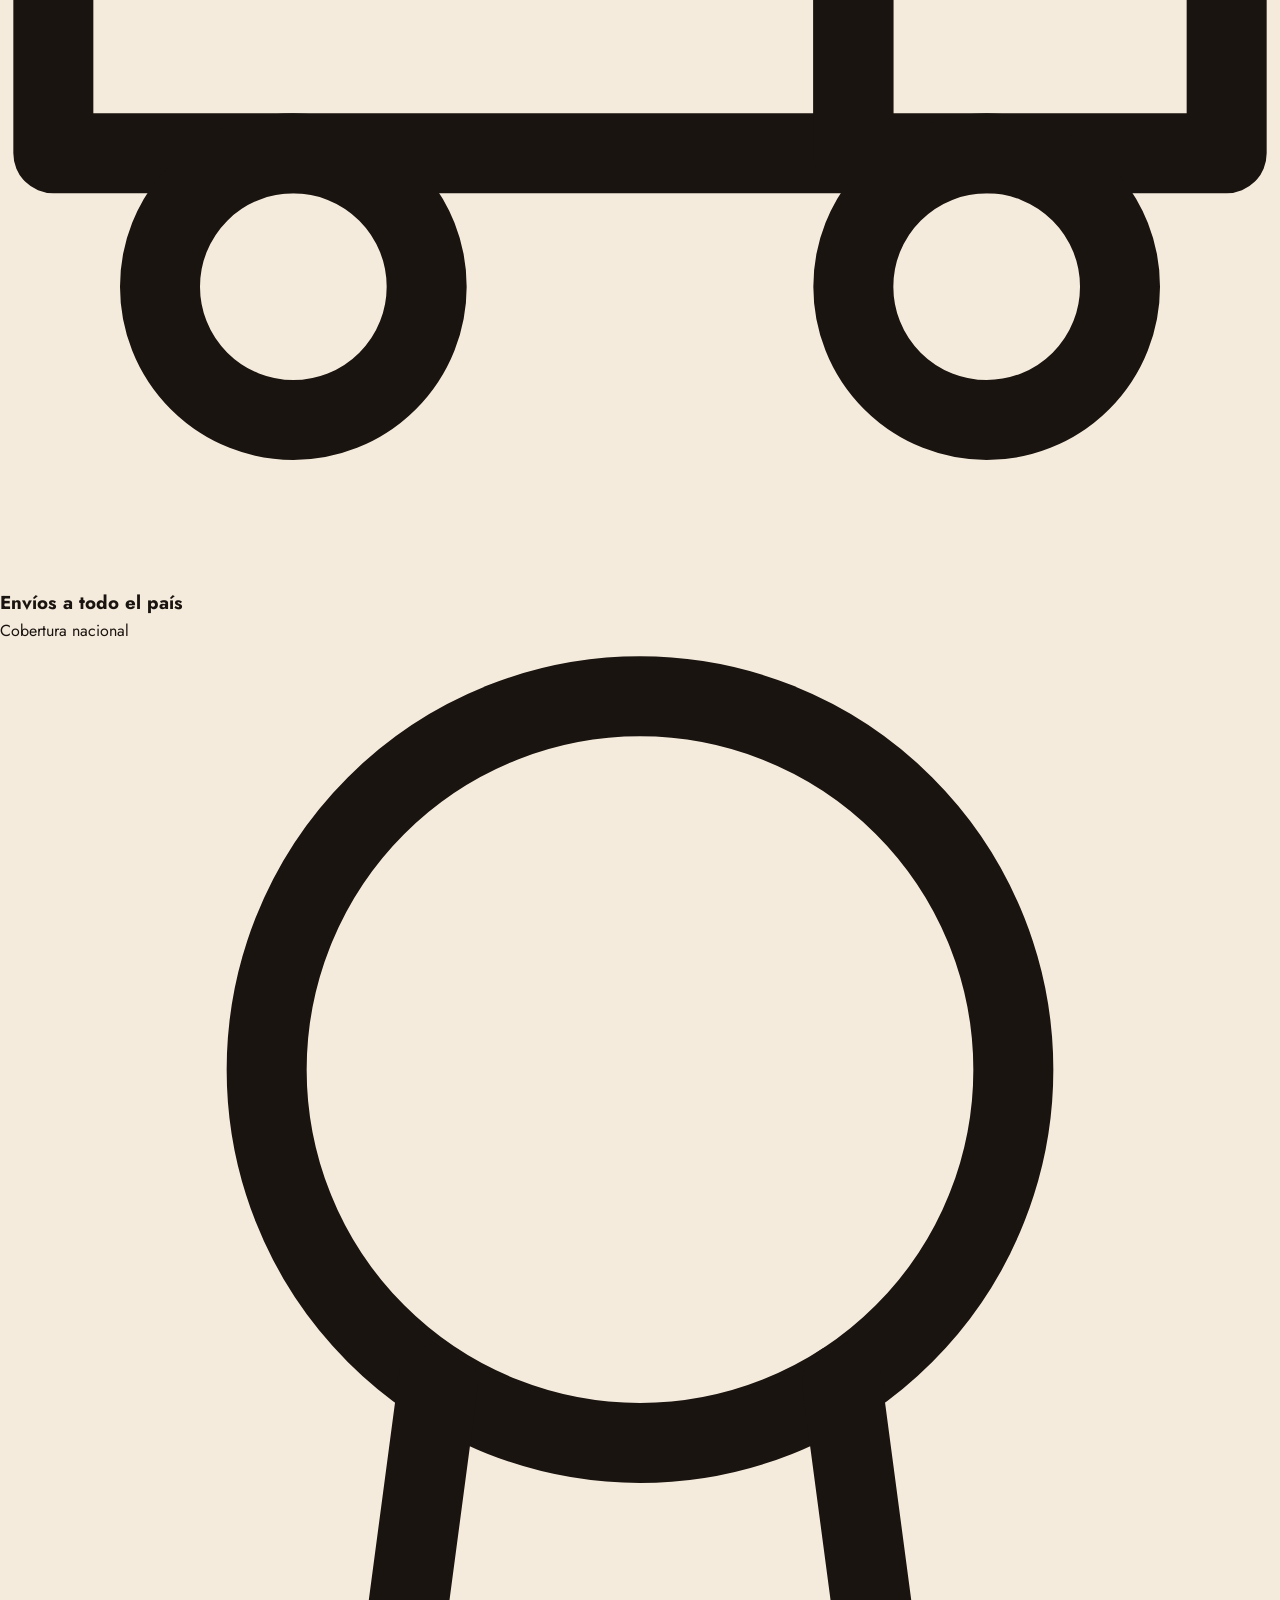
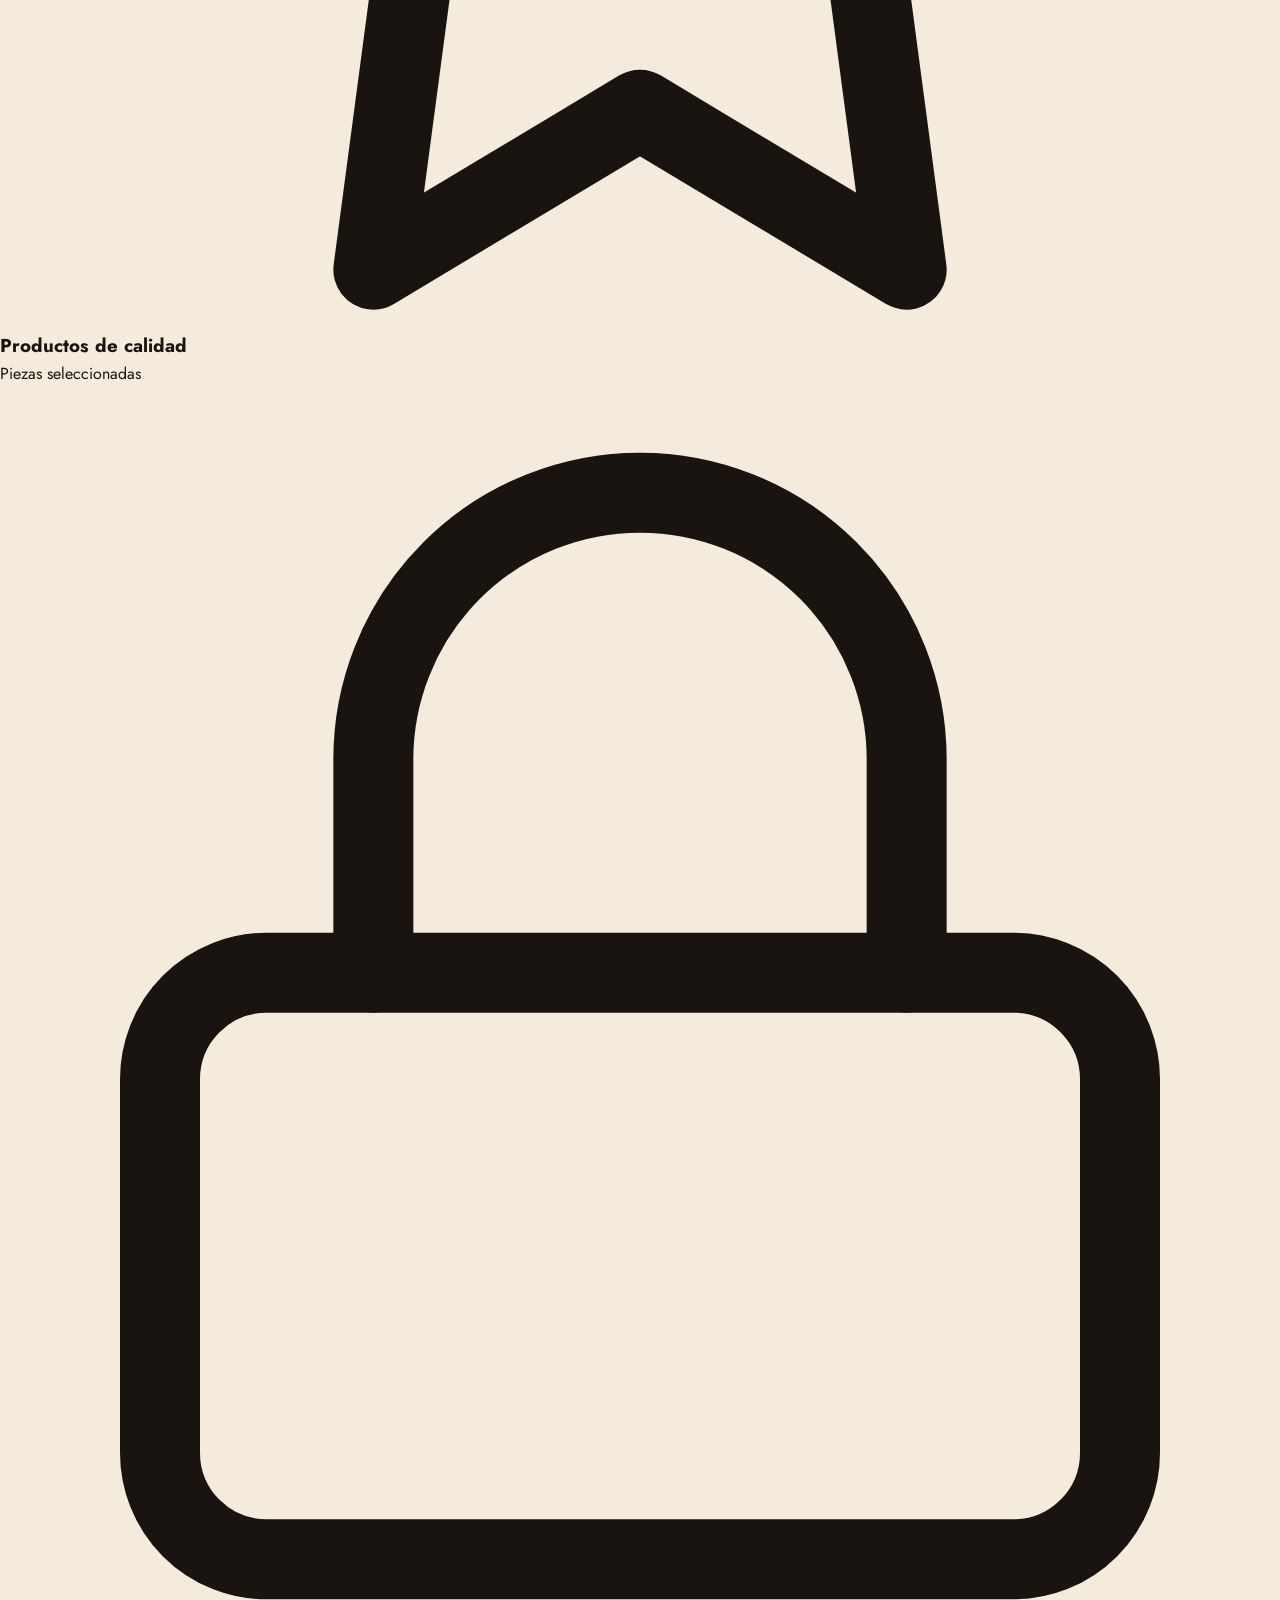
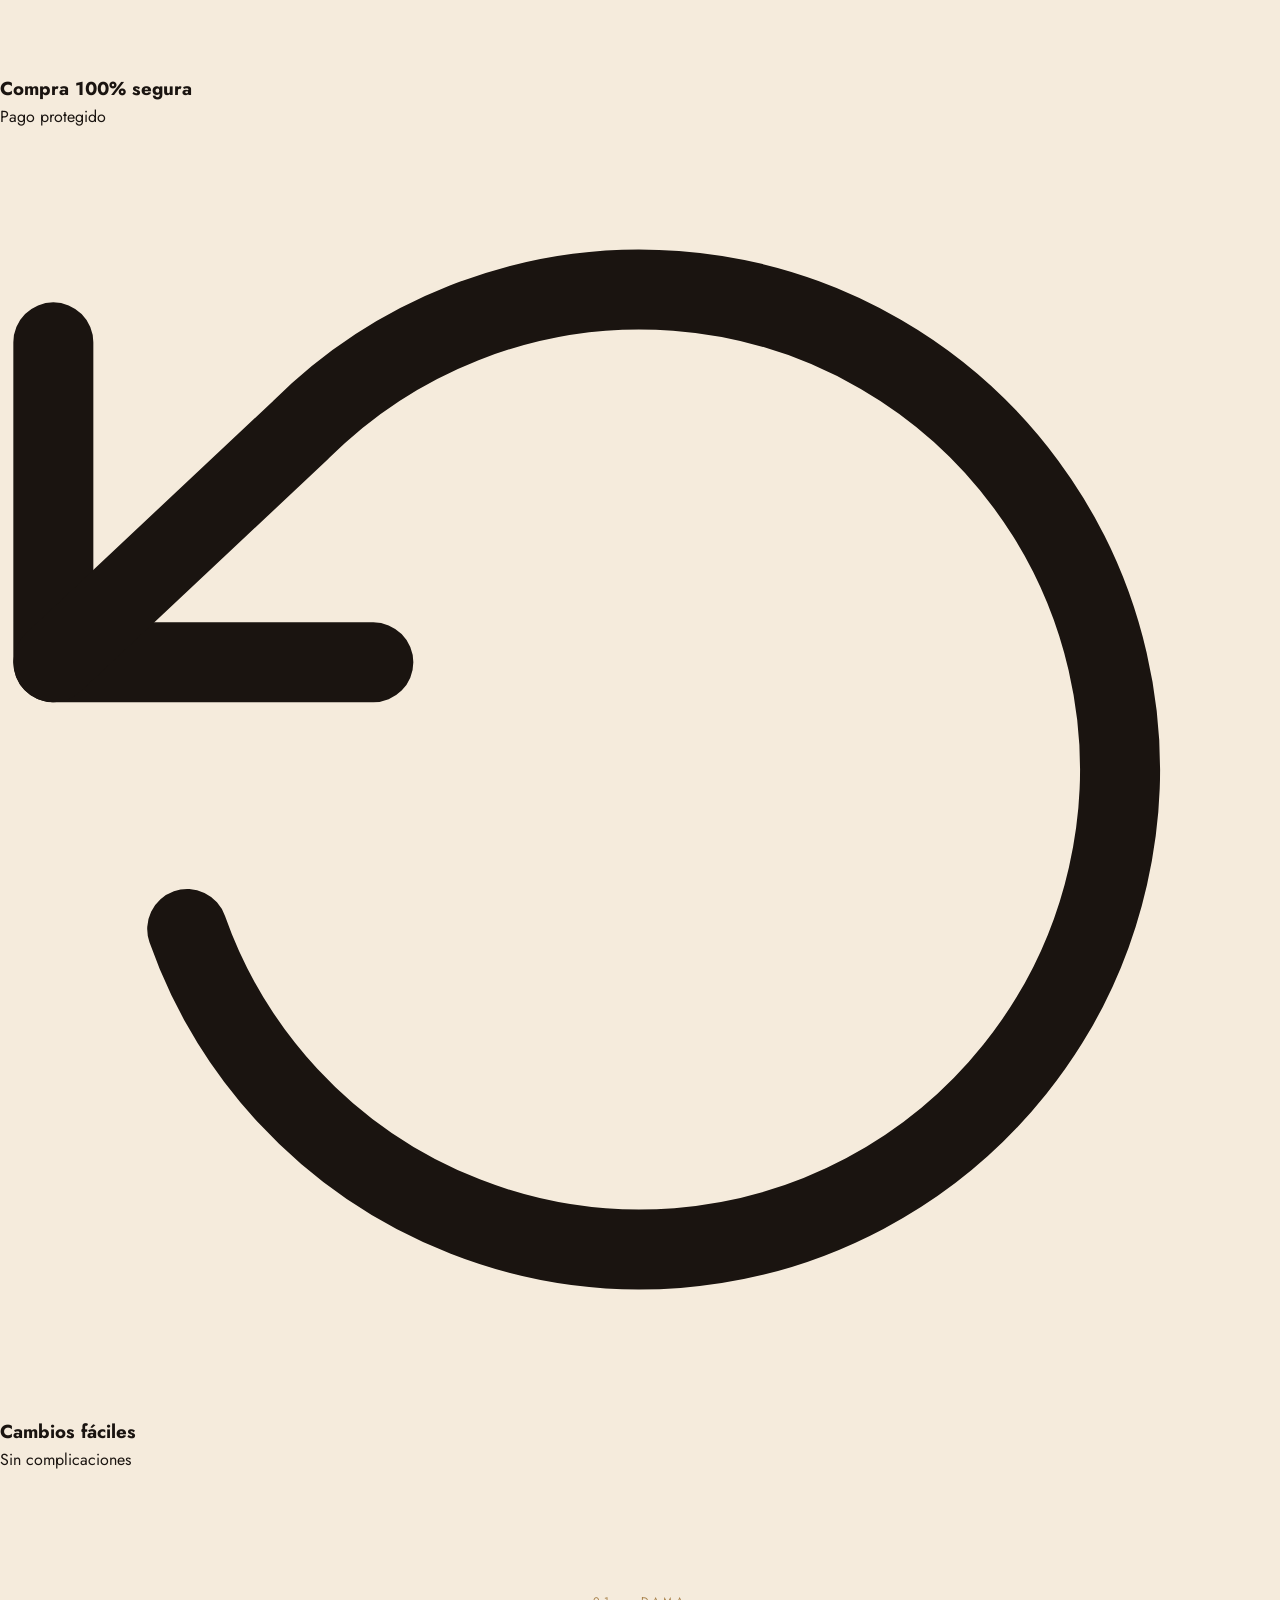
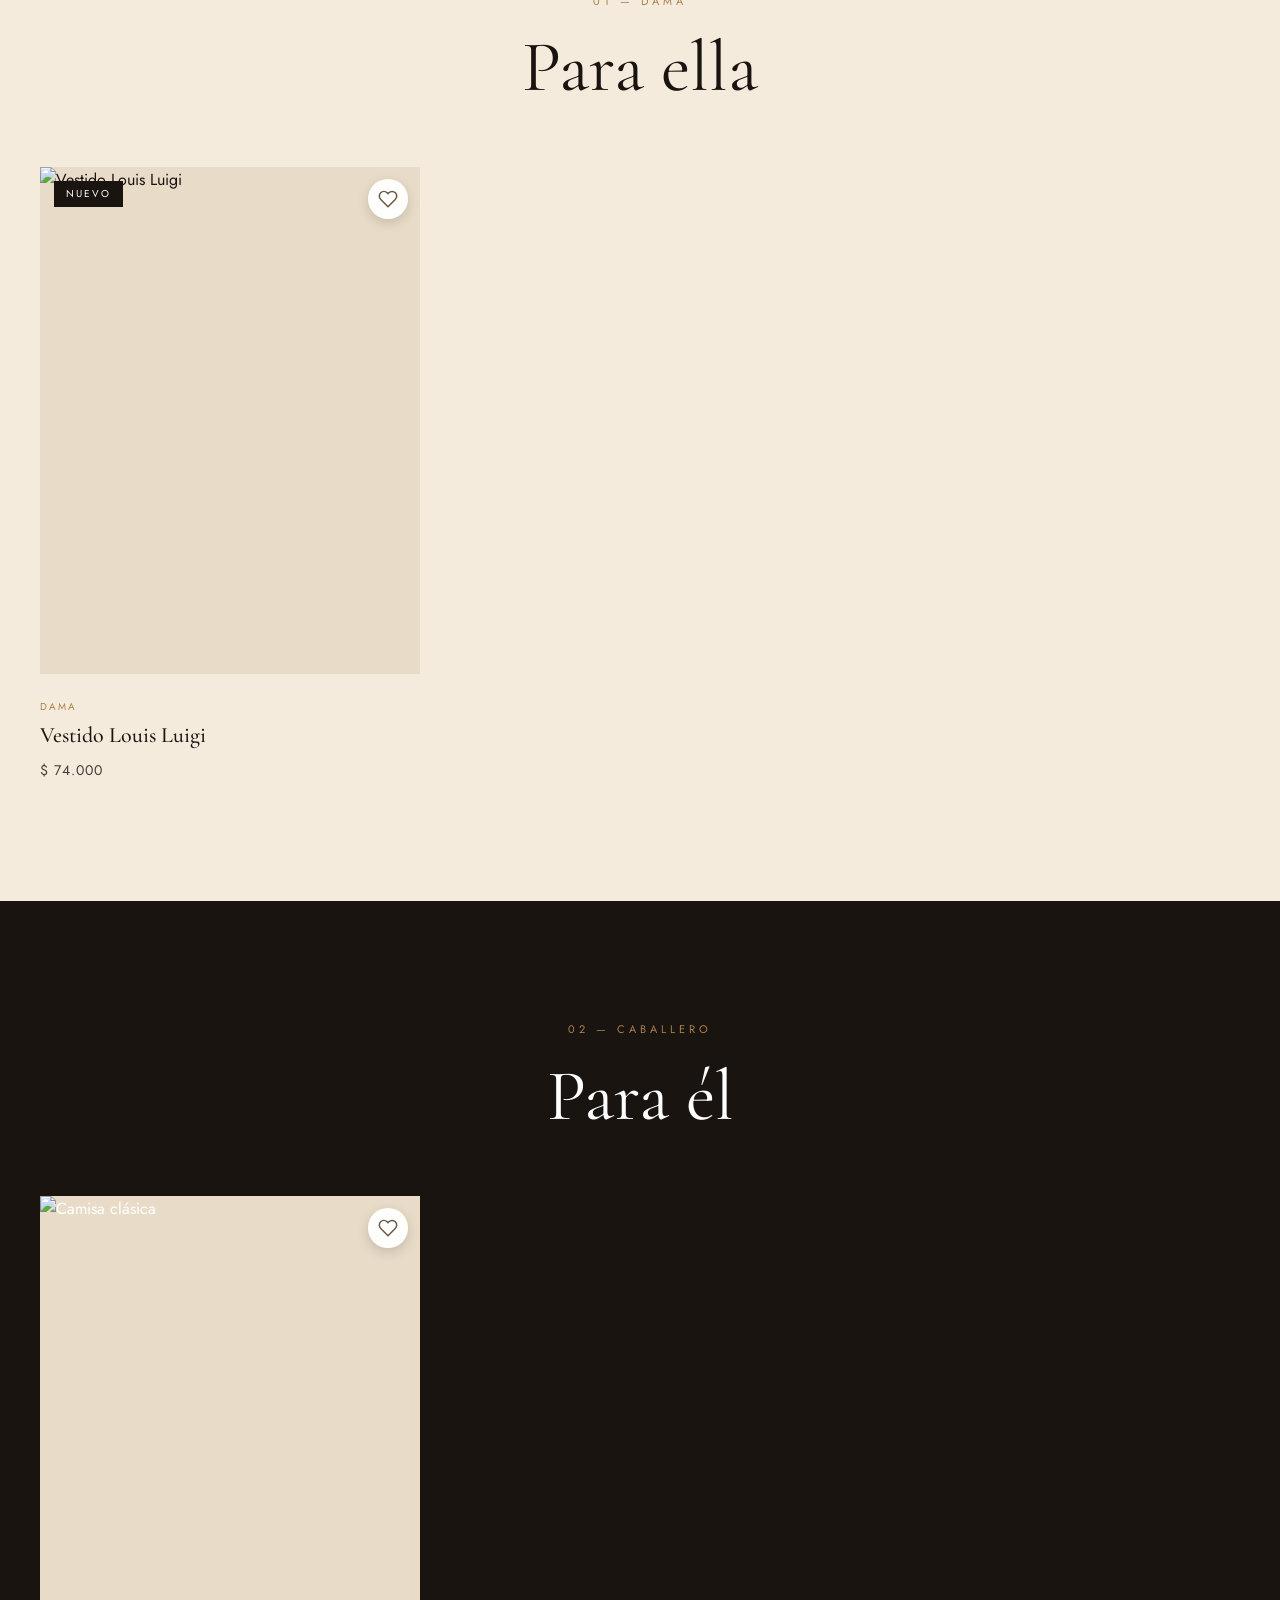
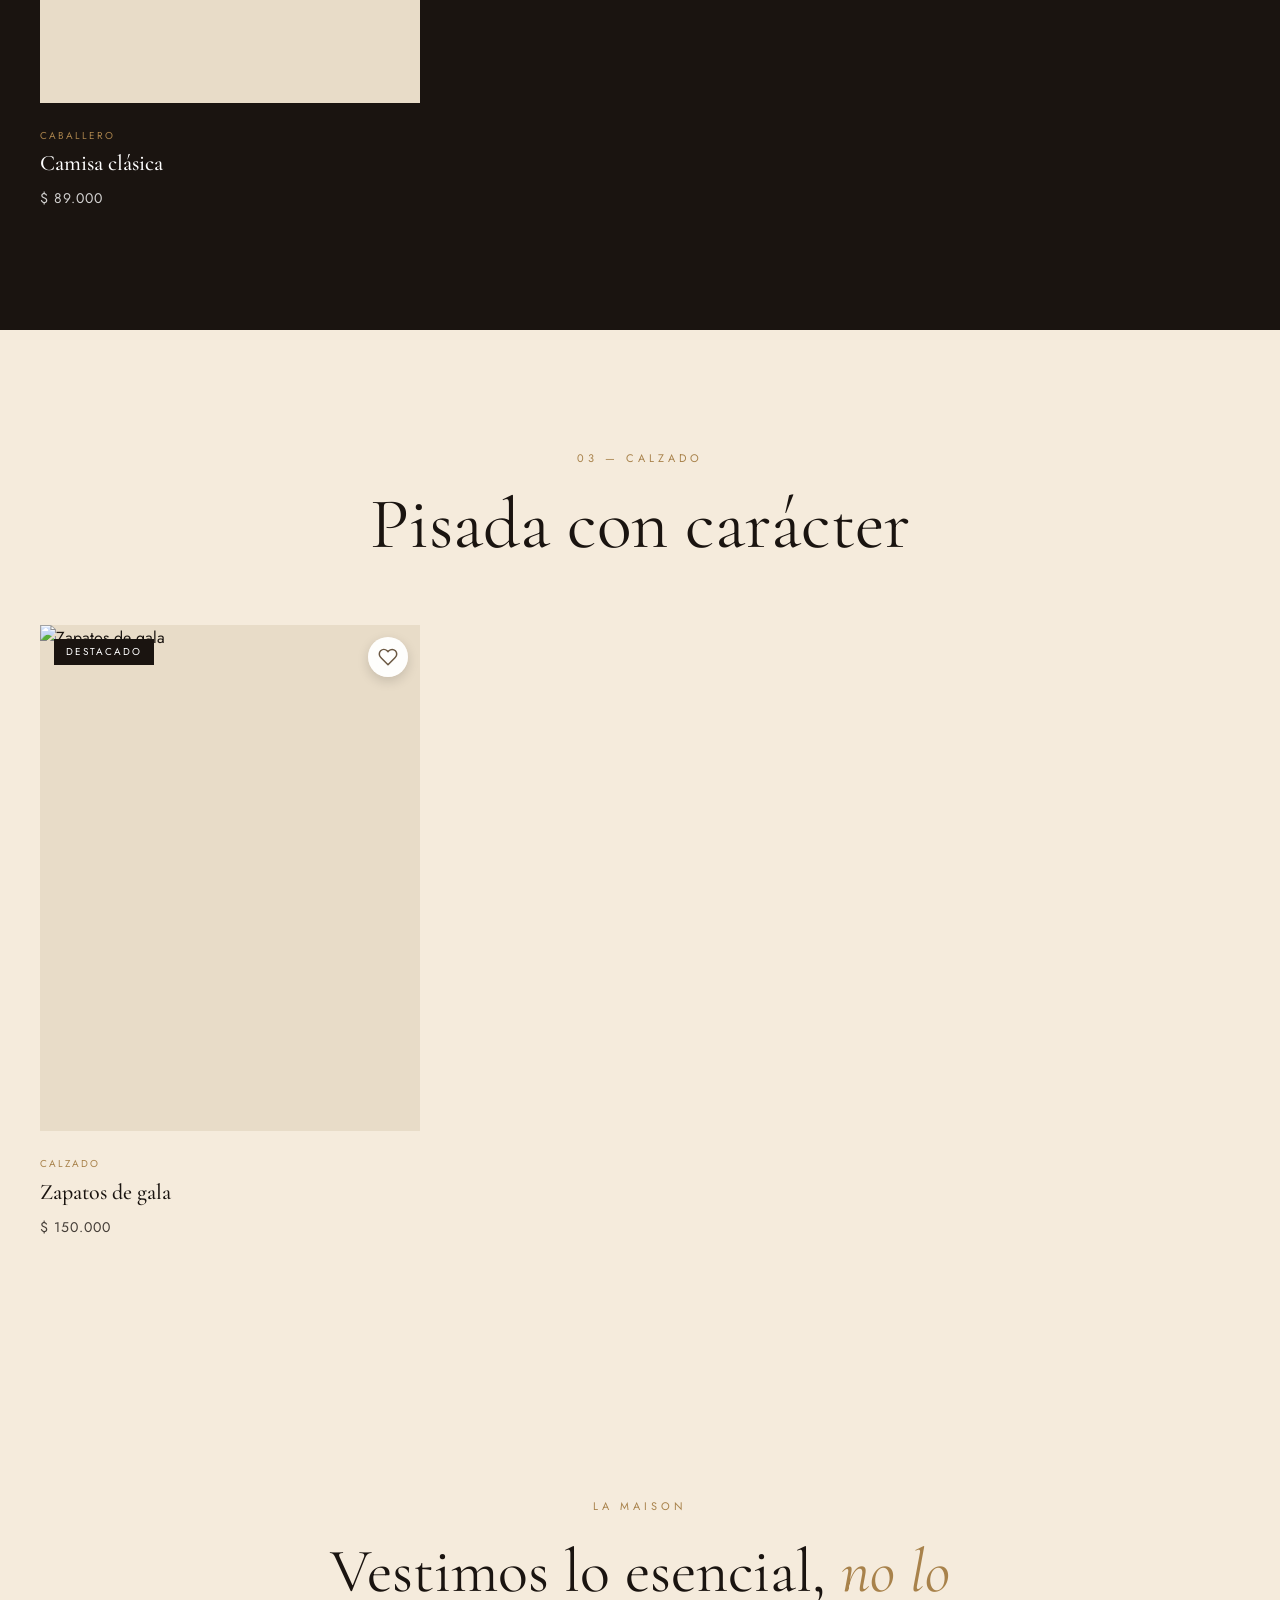
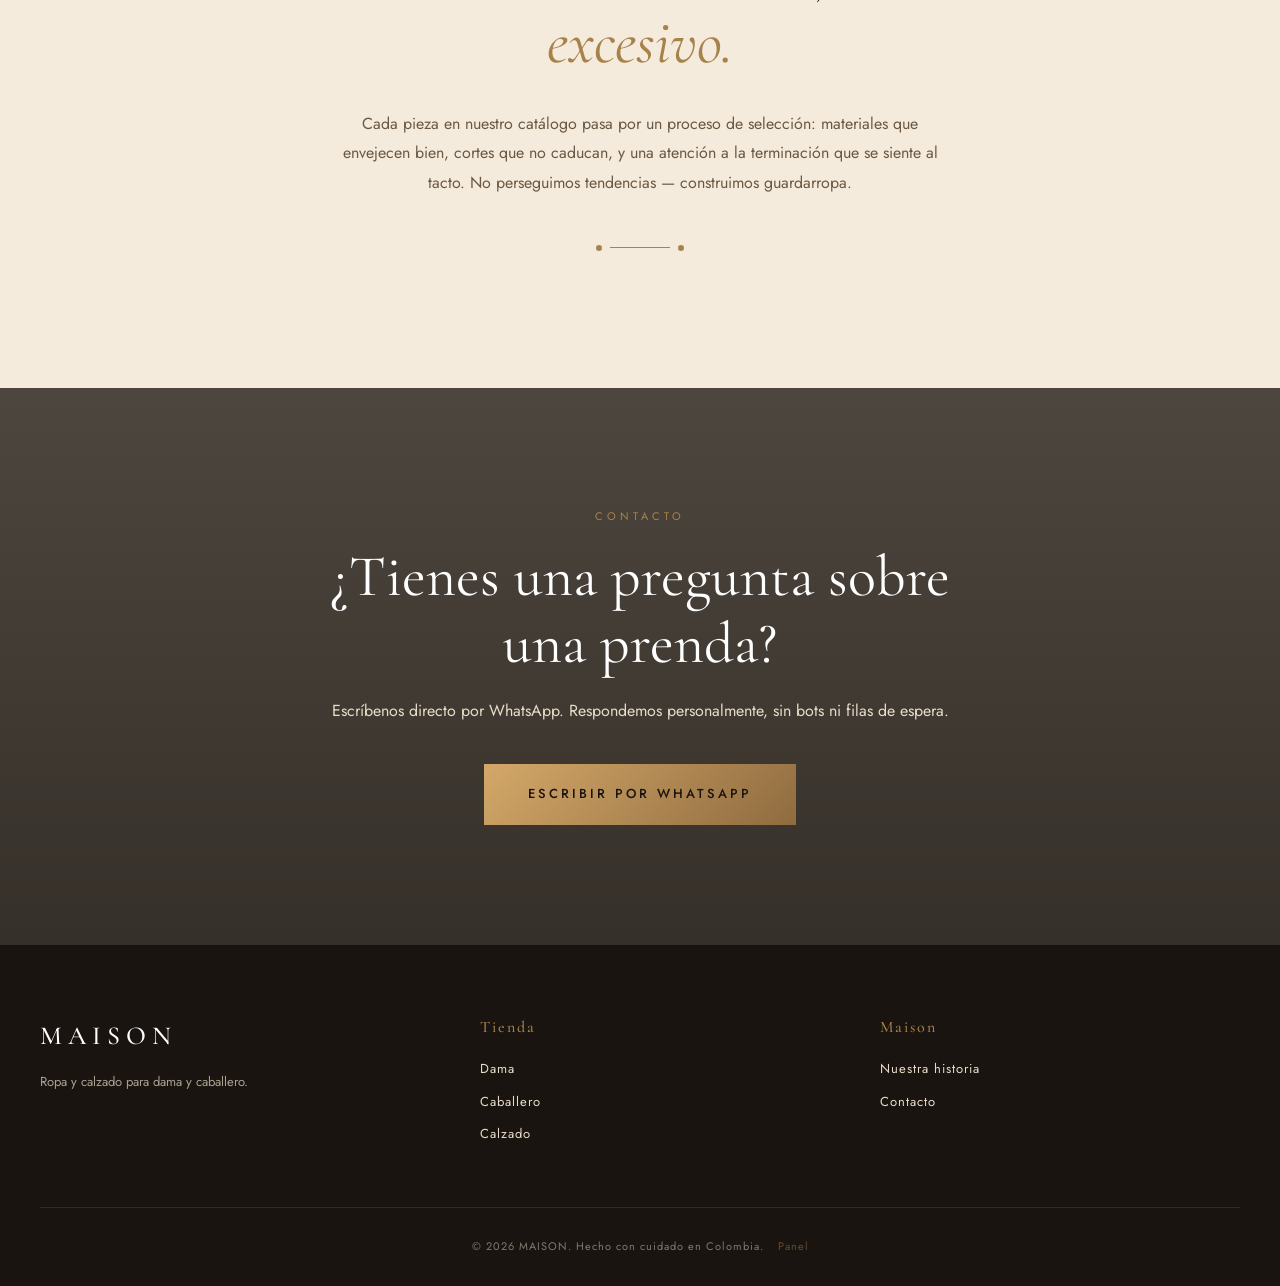
==== commit 2dae5b5e: "Add benefits section to index.html Added a benefits section with multiple items and icons." ====
--- a/index.html
+++ b/index.html
@@ -189,6 +189,73 @@
   <div class="hero-scroll" aria-hidden="true">
     <span class="hero-scroll-line"></span>
     <p>Desliza</p>
+  </div>
+</section>
+
+<!-- ============ BARRA DE BENEFICIOS ============ -->
+<section class="benefits-bar" aria-label="Nuestros beneficios">
+  <div class="benefits-inner">
+    
+    <div class="benefit-item">
+      <div class="benefit-icon">
+        <svg viewBox="0 0 24 24" fill="none" stroke="currentColor" stroke-width="1.5" stroke-linecap="round" stroke-linejoin="round">
+          <rect x="1" y="3" width="15" height="13"/>
+          <polygon points="16 8 20 8 23 11 23 16 16 16 16 8"/>
+          <circle cx="5.5" cy="18.5" r="2.5"/>
+          <circle cx="18.5" cy="18.5" r="2.5"/>
+        </svg>
+      </div>
+      <div class="benefit-content">
+        <h3 class="benefit-title">Envíos a todo el país</h3>
+        <p class="benefit-desc">Cobertura nacional</p>
+      </div>
+    </div>
+
+    <div class="benefit-divider" aria-hidden="true"></div>
+
+    <div class="benefit-item">
+      <div class="benefit-icon">
+        <svg viewBox="0 0 24 24" fill="none" stroke="currentColor" stroke-width="1.5" stroke-linecap="round" stroke-linejoin="round">
+          <circle cx="12" cy="8" r="7"/>
+          <polyline points="8.21 13.89 7 23 12 20 17 23 15.79 13.88"/>
+        </svg>
+      </div>
+      <div class="benefit-content">
+        <h3 class="benefit-title">Productos de calidad</h3>
+        <p class="benefit-desc">Piezas seleccionadas</p>
+      </div>
+    </div>
+
+    <div class="benefit-divider" aria-hidden="true"></div>
+
+    <div class="benefit-item">
+      <div class="benefit-icon">
+        <svg viewBox="0 0 24 24" fill="none" stroke="currentColor" stroke-width="1.5" stroke-linecap="round" stroke-linejoin="round">
+          <rect x="3" y="11" width="18" height="11" rx="2" ry="2"/>
+          <path d="M7 11V7a5 5 0 0 1 10 0v4"/>
+        </svg>
+      </div>
+      <div class="benefit-content">
+        <h3 class="benefit-title">Compra 100% segura</h3>
+        <p class="benefit-desc">Pago protegido</p>
+      </div>
+    </div>
+
+    <div class="benefit-divider" aria-hidden="true"></div>
+
+    <div class="benefit-item">
+      <div class="benefit-icon">
+        <svg viewBox="0 0 24 24" fill="none" stroke="currentColor" stroke-width="1.5" stroke-linecap="round" stroke-linejoin="round">
+          <polyline points="1 4 1 10 7 10"/>
+          <path d="M3.51 15a9 9 0 1 0 2.13-9.36L1 10"/>
+        </svg>
+      </div>
+      <div class="benefit-content">
+        <h3 class="benefit-title">Cambios fáciles</h3>
+        <p class="benefit-desc">Sin complicaciones</p>
+      </div>
+    </div>
+
   </div>
 </section>
 
@@ -1016,9 +1083,6 @@
 </button>
 
 <style>
-/* ============================================
-   BOTÓN FLOTANTE "INSTALAR APP" (PWA)
-============================================ */
 #installAppBtn {
   position: fixed !important;
   bottom: 100px !important;
--- a/css/styles.css
+++ b/css/styles.css
@@ -42,7 +42,7 @@
 
 /* ============================================
    LOADER
-   ============================================ */
+============================================ */
 .loader {
   position: fixed;
   inset: 0;
@@ -70,7 +70,7 @@
 
 /* ============================================
    HEADER
-   ============================================ */
+============================================ */
 .site-header {
   position: fixed;
   top: 0; left: 0; right: 0;
@@ -95,6 +95,50 @@
   grid-template-columns: auto 1fr auto auto auto;
   align-items: center;
   gap: 20px;
+}
+
+/* ---------- LOGO CIRCULAR PREMIUM ---------- */
+.logo-wrap {
+  display: flex;
+  align-items: center;
+  gap: 12px;
+  text-decoration: none;
+  transition: var(--transition);
+}
+
+.logo-wrap:hover { opacity: 0.85; }
+
+.logo-mark {
+  display: inline-flex;
+  align-items: center;
+  justify-content: center;
+  width: 42px;
+  height: 42px;
+  border-radius: 50%;
+  background: linear-gradient(135deg, var(--color-gold-light), var(--color-gold-dark));
+  color: var(--color-white);
+  font-family: var(--font-serif);
+  font-size: 24px;
+  font-weight: 500;
+  letter-spacing: 0;
+  box-shadow: 0 4px 14px rgba(168, 130, 75, 0.4), inset 0 -2px 4px rgba(0,0,0,0.15);
+  transition: transform .4s cubic-bezier(.16,1,.3,1);
+  flex-shrink: 0;
+  border: 1px solid rgba(255,255,255,0.15);
+}
+
+.logo-wrap:hover .logo-mark {
+  transform: rotate(-8deg) scale(1.06);
+  box-shadow: 0 6px 20px rgba(168, 130, 75, 0.55), inset 0 -2px 4px rgba(0,0,0,0.15);
+}
+
+.logo-wrap .logo {
+  font-family: var(--font-serif);
+  font-size: 24px;
+  letter-spacing: 6px;
+  color: var(--color-ink);
+  font-weight: 500;
+  line-height: 1;
 }
 
 .logo {
@@ -202,7 +246,7 @@
 
 /* ============================================
    BARRA DE BÚSQUEDA
-   ============================================ */
+============================================ */
 .search-bar {
   position: fixed;
   top: var(--header-h);
@@ -288,9 +332,7 @@
   transition: opacity .3s ease;
 }
 
-.search-results-count.visible {
-  opacity: 1;
-}
+.search-results-count.visible { opacity: 1; }
 
 .search-clear {
   background: linear-gradient(135deg, var(--color-gold-light), var(--color-gold-dark));
@@ -312,13 +354,11 @@
   transform: scale(1.05);
 }
 
-.search-clear:active {
-  transform: scale(0.95);
-}
+.search-clear:active { transform: scale(0.95); }
 
 /* ============================================
    FILTRO DE PRECIO
-   ============================================ */
+============================================ */
 .price-filter-wrap {
   max-width: 1000px;
   margin: 15px auto 0;
@@ -329,239 +369,46 @@
   transition: var(--transition);
 }
 
-.price-filter-wrap:hover {
-  border-color: rgba(168, 130, 75, 0.5);
-}
-
-.price-filter-inner {
-  display: flex;
-  flex-direction: column;
-  gap: 14px;
-}
-
-.price-filter-header {
-  display: flex;
-  justify-content: space-between;
-  align-items: center;
-  gap: 12px;
-  flex-wrap: wrap;
-}
-
-.price-filter-title {
-  display: flex;
-  align-items: center;
-  gap: 8px;
-  font-size: 11px;
-  letter-spacing: 2px;
-  text-transform: uppercase;
-  color: var(--color-ink-soft);
-  font-weight: 600;
-}
-
-.price-filter-title svg {
-  color: var(--color-gold);
-}
-
-.price-filter-active {
-  font-size: 11px;
-  color: var(--color-gold-dark);
-  font-weight: 600;
-  letter-spacing: 0.5px;
-  padding: 4px 12px;
-  background: rgba(168, 130, 75, 0.1);
-  border-radius: 20px;
-  display: none;
-}
-
-.price-filter-active.visible {
-  display: inline-block;
-  animation: fadeInScale .3s ease;
-}
+.price-filter-wrap:hover { border-color: rgba(168, 130, 75, 0.5); }
+.price-filter-inner { display: flex; flex-direction: column; gap: 14px; }
+.price-filter-header { display: flex; justify-content: space-between; align-items: center; gap: 12px; flex-wrap: wrap; }
+.price-filter-title { display: flex; align-items: center; gap: 8px; font-size: 11px; letter-spacing: 2px; text-transform: uppercase; color: var(--color-ink-soft); font-weight: 600; }
+.price-filter-title svg { color: var(--color-gold); }
+.price-filter-active { font-size: 11px; color: var(--color-gold-dark); font-weight: 600; letter-spacing: 0.5px; padding: 4px 12px; background: rgba(168, 130, 75, 0.1); border-radius: 20px; display: none; }
+.price-filter-active.visible { display: inline-block; animation: fadeInScale .3s ease; }
 
 @keyframes fadeInScale {
   from { opacity: 0; transform: scale(0.9); }
   to { opacity: 1; transform: scale(1); }
 }
 
-.price-filter-inputs {
-  display: flex;
-  align-items: flex-end;
-  gap: 12px;
-  flex-wrap: wrap;
-}
-
-.price-input-mini {
-  flex: 1;
-  min-width: 140px;
-  display: flex;
-  flex-direction: column;
-  gap: 5px;
-}
-
-.price-mini-label {
-  font-size: 10px;
-  letter-spacing: 1.5px;
-  text-transform: uppercase;
-  color: var(--color-ink-soft);
-  font-weight: 500;
-}
-
-.price-mini-wrap {
-  display: flex;
-  align-items: center;
-  background: var(--color-bg);
-  border: 1px solid var(--color-border);
-  border-radius: 3px;
-  overflow: hidden;
-  transition: var(--transition);
-}
-
-.price-mini-wrap:focus-within {
-  border-color: var(--color-gold);
-  box-shadow: 0 0 0 2px rgba(168, 130, 75, 0.15);
-}
-
-.price-mini-currency {
-  padding: 0 10px;
-  font-family: var(--font-serif);
-  font-size: 16px;
-  font-weight: 500;
-  color: var(--color-gold-dark);
-  background: rgba(168, 130, 75, 0.08);
-  border-right: 1px solid var(--color-border);
-  height: 40px;
-  display: flex;
-  align-items: center;
-  justify-content: center;
-  user-select: none;
-}
-
-.price-mini-wrap input {
-  flex: 1;
-  border: none;
-  background: transparent;
-  padding: 10px 12px;
-  font-size: 14px;
-  color: var(--color-ink);
-  font-family: inherit;
-  font-weight: 500;
-  outline: none;
-  letter-spacing: 0.5px;
-  min-width: 0;
-  width: 100%;
-}
-
-.price-mini-wrap input::placeholder {
-  color: rgba(107, 88, 66, 0.4);
-  font-weight: 400;
-  font-size: 13px;
-}
-
-.price-filter-separator {
-  color: var(--color-gold);
-  font-size: 18px;
-  font-weight: bold;
-  padding-bottom: 10px;
-  align-self: flex-end;
-}
-
-.price-filter-actions {
-  display: flex;
-  gap: 8px;
-  align-items: flex-end;
-}
+.price-filter-inputs { display: flex; align-items: flex-end; gap: 12px; flex-wrap: wrap; }
+.price-input-mini { flex: 1; min-width: 140px; display: flex; flex-direction: column; gap: 5px; }
+.price-mini-label { font-size: 10px; letter-spacing: 1.5px; text-transform: uppercase; color: var(--color-ink-soft); font-weight: 500; }
+.price-mini-wrap { display: flex; align-items: center; background: var(--color-bg); border: 1px solid var(--color-border); border-radius: 3px; overflow: hidden; transition: var(--transition); }
+.price-mini-wrap:focus-within { border-color: var(--color-gold); box-shadow: 0 0 0 2px rgba(168, 130, 75, 0.15); }
+.price-mini-currency { padding: 0 10px; font-family: var(--font-serif); font-size: 16px; font-weight: 500; color: var(--color-gold-dark); background: rgba(168, 130, 75, 0.08); border-right: 1px solid var(--color-border); height: 40px; display: flex; align-items: center; justify-content: center; user-select: none; }
+.price-mini-wrap input { flex: 1; border: none; background: transparent; padding: 10px 12px; font-size: 14px; color: var(--color-ink); font-family: inherit; font-weight: 500; outline: none; letter-spacing: 0.5px; min-width: 0; width: 100%; }
+.price-mini-wrap input::placeholder { color: rgba(107, 88, 66, 0.4); font-weight: 400; font-size: 13px; }
+.price-filter-separator { color: var(--color-gold); font-size: 18px; font-weight: bold; padding-bottom: 10px; align-self: flex-end; }
+.price-filter-actions { display: flex; gap: 8px; align-items: flex-end; }
 
 .btn-price-apply {
   background: linear-gradient(135deg, var(--color-gold-light), var(--color-gold-dark));
   color: var(--color-ink);
-  border: none;
-  padding: 10px 22px;
-  font-size: 11px;
-  letter-spacing: 1.5px;
-  text-transform: uppercase;
-  font-weight: 600;
-  font-family: inherit;
-  cursor: pointer;
-  border-radius: 3px;
-  height: 40px;
-  transition: all .3s ease;
-  white-space: nowrap;
-}
-
-.btn-price-apply:hover {
-  background: linear-gradient(135deg, var(--color-gold-dark), var(--color-gold-light));
-  color: var(--color-white);
-  transform: translateY(-1px);
-  box-shadow: 0 4px 12px rgba(143, 107, 63, 0.3);
-}
-
-.btn-price-apply:active {
-  transform: translateY(0);
-}
-
-.btn-price-clear {
-  background: transparent;
-  color: var(--color-ink-soft);
-  border: 1px solid var(--color-border);
-  padding: 10px 12px;
-  cursor: pointer;
-  border-radius: 3px;
-  height: 40px;
-  display: flex;
-  align-items: center;
-  justify-content: center;
-  transition: all .3s ease;
-}
-
-.btn-price-clear:hover {
-  border-color: var(--color-danger);
-  color: var(--color-danger);
-  transform: rotate(90deg);
-}
-
-.price-quick-ranges {
-  display: flex;
-  align-items: center;
-  gap: 8px;
-  flex-wrap: wrap;
-  padding-top: 12px;
-  border-top: 1px dashed var(--color-border);
-}
-
-.quick-ranges-label {
-  font-size: 10px;
-  letter-spacing: 1.5px;
-  text-transform: uppercase;
-  color: var(--color-ink-soft);
-  font-weight: 500;
-  margin-right: 4px;
-}
-
-.price-range-chip {
-  background: transparent;
-  border: 1px solid var(--color-border);
-  color: var(--color-ink-soft);
-  padding: 6px 14px;
-  font-size: 11px;
-  letter-spacing: 0.5px;
-  font-family: inherit;
-  cursor: pointer;
-  border-radius: 20px;
-  transition: all .3s ease;
-  font-weight: 500;
-}
-
-.price-range-chip:hover {
-  border-color: var(--color-gold);
-  color: var(--color-gold-dark);
-  background: rgba(168, 130, 75, 0.05);
-}
-
-.price-range-chip.active {
-  background: var(--color-ink);
-  color: var(--color-white);
-  border-color: var(--color-ink);
-}
+  border: none; padding: 10px 22px; font-size: 11px; letter-spacing: 1.5px; text-transform: uppercase; font-weight: 600; font-family: inherit; cursor: pointer; border-radius: 3px; height: 40px; transition: all .3s ease; white-space: nowrap;
+}
+.btn-price-apply:hover { background: linear-gradient(135deg, var(--color-gold-dark), var(--color-gold-light)); color: var(--color-white); transform: translateY(-1px); box-shadow: 0 4px 12px rgba(143, 107, 63, 0.3); }
+.btn-price-apply:active { transform: translateY(0); }
+
+.btn-price-clear { background: transparent; color: var(--color-ink-soft); border: 1px solid var(--color-border); padding: 10px 12px; cursor: pointer; border-radius: 3px; height: 40px; display: flex; align-items: center; justify-content: center; transition: all .3s ease; }
+.btn-price-clear:hover { border-color: var(--color-danger); color: var(--color-danger); transform: rotate(90deg); }
+
+.price-quick-ranges { display: flex; align-items: center; gap: 8px; flex-wrap: wrap; padding-top: 12px; border-top: 1px dashed var(--color-border); }
+.quick-ranges-label { font-size: 10px; letter-spacing: 1.5px; text-transform: uppercase; color: var(--color-ink-soft); font-weight: 500; margin-right: 4px; }
+.price-range-chip { background: transparent; border: 1px solid var(--color-border); color: var(--color-ink-soft); padding: 6px 14px; font-size: 11px; letter-spacing: 0.5px; font-family: inherit; cursor: pointer; border-radius: 20px; transition: all .3s ease; font-weight: 500; }
+.price-range-chip:hover { border-color: var(--color-gold); color: var(--color-gold-dark); background: rgba(168, 130, 75, 0.05); }
+.price-range-chip.active { background: var(--color-ink); color: var(--color-white); border-color: var(--color-ink); }
 
 body.search-open .hero,
 body.search-open .catalog:first-of-type {
@@ -570,64 +417,19 @@
 
 /* ============================================
    MENSAJE DE NO RESULTADOS
-   ============================================ */
-.no-results-msg {
-  padding: 80px 40px;
-  text-align: center;
-  background: var(--color-bg);
-  animation: fadeIn .4s ease;
-}
-
-.no-results-inner {
-  max-width: 500px;
-  margin: 0 auto;
-}
-
-.no-results-inner svg {
-  color: var(--color-gold);
-  margin-bottom: 20px;
-  opacity: 0.6;
-}
-
-.no-results-inner h3 {
-  font-family: var(--font-serif);
-  font-size: 32px;
-  color: var(--color-ink);
-  margin-bottom: 12px;
-  font-weight: 500;
-}
-
-.no-results-inner p {
-  color: var(--color-ink-soft);
-  font-size: 14px;
-  margin-bottom: 24px;
-  line-height: 1.6;
-}
-
-@keyframes fadeIn {
-  from { opacity: 0; transform: translateY(10px); }
-  to { opacity: 1; transform: translateY(0); }
-}
-
-.catalog.hidden-by-search {
-  display: none;
-}
-
-.product-item.hidden-by-search,
-.product-card.hidden-by-search,
-.product-item.hidden-by-price,
-.product-card.hidden-by-price {
-  display: none;
-}
-
-/* ============================================
-   RESALTAR PRODUCTO ENCONTRADO
-   ============================================ */
-.product-card.search-highlight {
-  animation: searchGlow 2s ease-out;
-  position: relative;
-  z-index: 5;
-}
+============================================ */
+.no-results-msg { padding: 80px 40px; text-align: center; background: var(--color-bg); animation: fadeIn .4s ease; }
+.no-results-inner { max-width: 500px; margin: 0 auto; }
+.no-results-inner svg { color: var(--color-gold); margin-bottom: 20px; opacity: 0.6; }
+.no-results-inner h3 { font-family: var(--font-serif); font-size: 32px; color: var(--color-ink); margin-bottom: 12px; font-weight: 500; }
+.no-results-inner p { color: var(--color-ink-soft); font-size: 14px; margin-bottom: 24px; line-height: 1.6; }
+
+@keyframes fadeIn { from { opacity: 0; transform: translateY(10px); } to { opacity: 1; transform: translateY(0); } }
+
+.catalog.hidden-by-search { display: none; }
+.product-item.hidden-by-search, .product-card.hidden-by-search, .product-item.hidden-by-price, .product-card.hidden-by-price { display: none; }
+
+.product-card.search-highlight { animation: searchGlow 2s ease-out; position: relative; z-index: 5; }
 
 @keyframes searchGlow {
   0% { box-shadow: 0 0 0 0 rgba(168, 130, 75, 0.7); transform: scale(1); }
@@ -636,8 +438,10 @@
 }
 
 /* ============================================
-   HERO (ACTUALIZADO)
-   ============================================ */
+   ═══════════════════════════════════════════
+   HERO PREMIUM — REDISEÑADO
+   ═══════════════════════════════════════════
+============================================ */
 .hero {
   min-height: 100vh;
   position: relative;
@@ -645,38 +449,53 @@
   display: flex;
   align-items: center;
   justify-content: center;
-  padding: calc(var(--header-h) + 40px) 20px 80px;
+  padding: calc(var(--header-h) + 60px) 20px 100px;
   color: var(--color-white);
-  background:
-    linear-gradient(rgba(20,15,10,0.55), rgba(20,15,10,0.75)),
-    url('https://images.unsplash.com/photo-1490481651871-ab68de25d43d?auto=format&fit=crop&w=1920&q=80') center/cover no-repeat;
-  background-attachment: fixed;
-}
-
-.hero-thread {
+  background: var(--color-bg-dark);
+  isolation: isolate;
+}
+
+.hero-bg {
   position: absolute;
   inset: 0;
+  z-index: -2;
+  background-image:
+    linear-gradient(
+      135deg,
+      rgba(26, 20, 16, 0.72) 0%,
+      rgba(42, 32, 22, 0.68) 45%,
+      rgba(26, 20, 16, 0.78) 100%
+    ),
+    url('https://images.unsplash.com/photo-1490481651871-ab68de25d43d?auto=format&fit=crop&w=1920&q=85');
+  background-size: cover;
+  background-position: center;
+  background-repeat: no-repeat;
+  background-attachment: fixed;
+  animation: heroBgFade 1.4s ease-out both;
+}
+
+@keyframes heroBgFade {
+  from { opacity: 0; transform: scale(1.08); }
+  to { opacity: 1; transform: scale(1); }
+}
+
+.hero-vignette {
+  position: absolute;
+  inset: 0;
+  z-index: -1;
+  background:
+    radial-gradient(
+      ellipse at center,
+      transparent 0%,
+      transparent 45%,
+      rgba(20, 15, 10, 0.55) 100%
+    );
   pointer-events: none;
-  z-index: 1;
-}
-
-.hero-thread svg { width: 100%; height: 100%; }
-
-.hero-thread path {
-  fill: none;
-  stroke: var(--color-gold-light);
-  stroke-width: 1;
-  opacity: .5;
-  stroke-dasharray: 3000;
-  stroke-dashoffset: 3000;
-  animation: threadDraw 4s ease-out .5s forwards;
-}
-
-@keyframes threadDraw { to { stroke-dashoffset: 0; } }
+}
 
 .hero-content {
   text-align: center;
-  max-width: 820px;
+  max-width: 860px;
   position: relative;
   z-index: 2;
   animation: heroIn 1.2s cubic-bezier(.16,1,.3,1) .3s both;
@@ -687,38 +506,93 @@
   to { opacity: 1; transform: translateY(0); }
 }
 
+/* ---------- ORNAMENTO DECORATIVO ---------- */
+.hero-ornament {
+  display: flex;
+  align-items: center;
+  justify-content: center;
+  gap: 14px;
+  margin-bottom: 22px;
+  opacity: 0;
+  animation: fadeInDown .8s ease .5s forwards;
+}
+
+.hero-ornament-line {
+  display: block;
+  width: 40px;
+  height: 1px;
+  background: var(--color-gold-light);
+  opacity: 0.7;
+}
+
+.hero-ornament-dot {
+  display: block;
+  width: 6px;
+  height: 6px;
+  border-radius: 50%;
+  background: var(--color-gold-light);
+  box-shadow: 0 0 12px rgba(212, 168, 105, 0.6);
+}
+
+@keyframes fadeInDown {
+  from { opacity: 0; transform: translateY(-10px); }
+  to { opacity: 1; transform: translateY(0); }
+}
+
+/* ---------- EYEBROW ---------- */
 .hero-eyebrow {
-  font-size: 12px;
-  letter-spacing: 4px;
+  font-size: 11px;
+  letter-spacing: 5px;
   text-transform: uppercase;
   color: var(--color-gold-light);
-  margin-bottom: 30px;
-}
-
+  margin-bottom: 32px;
+  font-weight: 400;
+  text-shadow: 0 2px 12px rgba(0, 0, 0, 0.6);
+}
+
+/* ---------- TITLE PREMIUM ---------- */
 .hero-title {
   font-family: var(--font-serif);
-  font-size: clamp(56px, 9vw, 110px);
+  font-size: clamp(56px, 9vw, 118px);
   font-weight: 400;
-  line-height: 1.02;
-  margin-bottom: 35px;
-  letter-spacing: -1px;
+  line-height: 1;
+  margin-bottom: 32px;
+  letter-spacing: -1.5px;
+  color: var(--color-white);
+  text-shadow: 0 4px 30px rgba(0, 0, 0, 0.5);
 }
 
 .hero-title em {
+  display: block;
   font-style: italic;
-  color: var(--color-gold-light);
-  display: block;
   font-weight: 500;
-}
-
+  background: linear-gradient(
+    135deg,
+    #e8c98d 0%,
+    #d4a869 40%,
+    #b8935a 100%
+  );
+  -webkit-background-clip: text;
+  background-clip: text;
+  -webkit-text-fill-color: transparent;
+  color: transparent;
+  filter: drop-shadow(0 4px 20px rgba(212, 168, 105, 0.35));
+  margin-top: 4px;
+}
+
+/* ---------- SUBTITLE ---------- */
 .hero-sub {
   font-size: 16px;
   line-height: 1.75;
-  color: var(--color-cream);
-  max-width: 520px;
-  margin: 0 auto 45px;
-}
-
+  color: rgba(245, 235, 220, 0.92);
+  max-width: 540px;
+  margin: 0 auto 42px;
+  font-weight: 300;
+  letter-spacing: 0.3px;
+  text-shadow: 0 2px 12px rgba(0, 0, 0, 0.4);
+}
+
+/* ---------- BOTONES HERO ---------- */
 .hero-actions {
   display: flex;
   gap: 18px;
@@ -726,39 +600,99 @@
   flex-wrap: wrap;
 }
 
+.btn-hero-primary {
+  background: linear-gradient(135deg, var(--color-gold-light), var(--color-gold-dark));
+  color: var(--color-ink);
+  padding: 17px 36px;
+  border: 1px solid transparent;
+  box-shadow: 0 8px 24px rgba(168, 130, 75, 0.35);
+  position: relative;
+  overflow: hidden;
+}
+
+.btn-hero-primary svg { transition: transform .3s ease; }
+.btn-hero-primary:hover svg { transform: translateX(4px); }
+
+.btn-hero-primary::before {
+  content: "";
+  position: absolute;
+  top: 0;
+  left: -100%;
+  width: 100%;
+  height: 100%;
+  background: linear-gradient(90deg, transparent, rgba(255,255,255,0.25), transparent);
+  transition: left .6s ease;
+}
+
+.btn-hero-primary:hover::before { left: 100%; }
+
+.btn-hero-ghost {
+  background: rgba(255, 255, 255, 0.05);
+  backdrop-filter: blur(8px);
+  color: var(--color-white);
+  border: 1px solid rgba(255, 255, 255, 0.4);
+  padding: 17px 36px;
+  transition: all .35s ease;
+}
+
+.btn-hero-ghost:hover {
+  background: var(--color-white);
+  color: var(--color-ink);
+  border-color: var(--color-white);
+  transform: translateY(-3px);
+  box-shadow: 0 12px 28px rgba(0, 0, 0, 0.3);
+}
+
+/* ---------- SCROLL INDICATOR ---------- */
 .hero-scroll {
   position: absolute;
-  bottom: 30px;
+  bottom: 35px;
   left: 50%;
   transform: translateX(-50%);
   text-align: center;
   z-index: 2;
   color: var(--color-gold-light);
-}
-
-.hero-scroll span {
+  opacity: 0;
+  animation: fadeInUp 1s ease 1.5s forwards;
+}
+
+.hero-scroll-line {
   display: block;
   width: 1px;
-  height: 40px;
-  background: var(--color-gold-light);
-  margin: 0 auto 10px;
-  animation: scrollLine 2s ease-in-out infinite;
+  height: 50px;
+  background: linear-gradient(
+    to bottom,
+    transparent,
+    var(--color-gold-light) 30%,
+    var(--color-gold-light) 70%,
+    transparent
+  );
+  margin: 0 auto 12px;
+  animation: scrollLinePulse 2s ease-in-out infinite;
 }
 
 .hero-scroll p {
   font-size: 10px;
-  letter-spacing: 3px;
+  letter-spacing: 4px;
   text-transform: uppercase;
-}
-
-@keyframes scrollLine {
-  0%,100% { opacity: .3; transform: scaleY(.5); transform-origin: top; }
+  color: var(--color-gold-light);
+  opacity: 0.85;
+  font-weight: 400;
+}
+
+@keyframes scrollLinePulse {
+  0%, 100% { opacity: 0.3; transform: scaleY(0.6); transform-origin: top; }
   50% { opacity: 1; transform: scaleY(1); transform-origin: top; }
 }
 
+@keyframes fadeInUp {
+  from { opacity: 0; transform: translate(-50%, 15px); }
+  to { opacity: 1; transform: translate(-50%, 0); }
+}
+
 /* ============================================
    BOTONES
-   ============================================ */
+============================================ */
 .btn {
   padding: 16px 34px;
   font-size: 12px;
@@ -803,7 +737,7 @@
 
 /* ============================================
    SECCIONES CATÁLOGO
-   ============================================ */
+============================================ */
 .catalog { padding: 120px 40px; background: var(--color-bg); }
 .catalog-dark { background: var(--color-bg-dark); color: var(--color-white); }
 
@@ -841,7 +775,7 @@
 
 /* ============================================
    LOOKBOOK GRID
-   ============================================ */
+============================================ */
 .lookbook-grid {
   max-width: 1400px;
   margin: 0 auto;
@@ -912,55 +846,21 @@
 
 /* ============================================
    PRECIO CON DESCUENTO
-   ============================================ */
-.product-price-wrap {
-  display: flex;
-  align-items: baseline;
-  gap: 10px;
-  flex-wrap: wrap;
-}
-
-.product-price-original {
-  font-size: 13px;
-  color: var(--color-ink-soft);
-  text-decoration: line-through;
-  opacity: 0.7;
-  letter-spacing: 0.5px;
-  font-weight: 400;
-}
-
-.catalog-dark .product-price-original {
-  color: rgba(232, 220, 200, 0.6);
-}
-
-.product-price-discounted {
-  font-size: 16px;
-  color: var(--color-gold-dark);
-  font-weight: 600;
-  letter-spacing: 1px;
-}
-
-.catalog-dark .product-price-discounted {
-  color: var(--color-gold-light);
-}
+============================================ */
+.product-price-wrap { display: flex; align-items: baseline; gap: 10px; flex-wrap: wrap; }
+.product-price-original { font-size: 13px; color: var(--color-ink-soft); text-decoration: line-through; opacity: 0.7; letter-spacing: 0.5px; font-weight: 400; }
+.catalog-dark .product-price-original { color: rgba(232, 220, 200, 0.6); }
+.product-price-discounted { font-size: 16px; color: var(--color-gold-dark); font-weight: 600; letter-spacing: 1px; }
+.catalog-dark .product-price-discounted { color: var(--color-gold-light); }
 
 .discount-badge {
-  position: absolute;
-  top: 14px;
-  left: 14px;
+  position: absolute; top: 14px; left: 14px;
   background: linear-gradient(135deg, var(--color-discount), #a00d24);
   color: var(--color-white);
-  padding: 6px 12px;
-  font-size: 11px;
-  font-weight: 700;
-  letter-spacing: 1px;
-  border-radius: 3px;
-  z-index: 3;
+  padding: 6px 12px; font-size: 11px; font-weight: 700; letter-spacing: 1px; border-radius: 3px; z-index: 3;
   box-shadow: 0 3px 10px rgba(200, 16, 46, 0.4);
   animation: discountPulse 2s ease-in-out infinite;
-  display: flex;
-  align-items: center;
-  gap: 4px;
+  display: flex; align-items: center; gap: 4px;
 }
 
 @keyframes discountPulse {
@@ -969,74 +869,16 @@
 }
 
 .discount-badge-percent { font-size: 13px; font-weight: 800; }
-
-.discount-badge-label {
-  font-size: 9px;
-  letter-spacing: 1.5px;
-  text-transform: uppercase;
-  opacity: 0.95;
-}
+.discount-badge-label { font-size: 9px; letter-spacing: 1.5px; text-transform: uppercase; opacity: 0.95; }
 
 .product-image .product-tag ~ .discount-badge,
-.product-item-img-wrap .product-item-tag ~ .discount-badge {
-  top: 50px;
-}
-
-.modal-price-wrap {
-  display: flex;
-  align-items: baseline;
-  gap: 12px;
-  margin-bottom: 8px;
-  flex-wrap: wrap;
-}
-
-.modal-price-original {
-  font-size: 18px;
-  color: var(--color-ink-soft);
-  text-decoration: line-through;
-  opacity: 0.7;
-  font-weight: 400;
-  letter-spacing: 0.5px;
-}
-
-.modal-price-discounted {
-  font-size: 28px;
-  color: var(--color-discount);
-  font-weight: 700;
-  letter-spacing: 1px;
-  font-family: var(--font-serif);
-}
-
-.modal-discount-badge {
-  display: inline-flex;
-  align-items: center;
-  gap: 5px;
-  background: linear-gradient(135deg, var(--color-discount), #a00d24);
-  color: var(--color-white);
-  padding: 4px 12px;
-  font-size: 11px;
-  font-weight: 700;
-  letter-spacing: 1px;
-  border-radius: 3px;
-  vertical-align: middle;
-}
-
-.modal-savings-msg {
-  display: inline-flex;
-  align-items: center;
-  gap: 6px;
-  background: rgba(74, 138, 92, 0.1);
-  color: var(--color-success);
-  padding: 8px 14px;
-  border-left: 3px solid var(--color-success);
-  border-radius: 3px;
-  font-size: 13px;
-  font-weight: 600;
-  letter-spacing: 0.3px;
-  margin-bottom: 20px;
-  animation: savingsFadeIn .5s ease;
-}
-
+.product-item-img-wrap .product-item-tag ~ .discount-badge { top: 50px; }
+
+.modal-price-wrap { display: flex; align-items: baseline; gap: 12px; margin-bottom: 8px; flex-wrap: wrap; }
+.modal-price-original { font-size: 18px; color: var(--color-ink-soft); text-decoration: line-through; opacity: 0.7; font-weight: 400; letter-spacing: 0.5px; }
+.modal-price-discounted { font-size: 28px; color: var(--color-discount); font-weight: 700; letter-spacing: 1px; font-family: var(--font-serif); }
+.modal-discount-badge { display: inline-flex; align-items: center; gap: 5px; background: linear-gradient(135deg, var(--color-discount), #a00d24); color: var(--color-white); padding: 4px 12px; font-size: 11px; font-weight: 700; letter-spacing: 1px; border-radius: 3px; vertical-align: middle; }
+.modal-savings-msg { display: inline-flex; align-items: center; gap: 6px; background: rgba(74, 138, 92, 0.1); color: var(--color-success); padding: 8px 14px; border-left: 3px solid var(--color-success); border-radius: 3px; font-size: 13px; font-weight: 600; letter-spacing: 0.3px; margin-bottom: 20px; animation: savingsFadeIn .5s ease; }
 .modal-savings-msg svg { color: var(--color-success); }
 
 @keyframes savingsFadeIn {
@@ -1046,7 +888,7 @@
 
 /* ============================================
    NOSOTROS, CONTACTO, FOOTER
-   ============================================ */
+============================================ */
 .about {
   padding: 140px 40px;
   background:
@@ -1068,31 +910,10 @@
 
 .about-title em { font-style: italic; color: var(--color-gold); }
 
-.about-text {
-  font-size: 16px;
-  line-height: 1.85;
-  color: var(--color-ink-soft);
-  max-width: 620px;
-  margin: 0 auto;
-}
-
-.about-stitch {
-  margin: 50px auto 0;
-  width: 60px;
-  height: 1px;
-  background: var(--color-gold);
-  position: relative;
-}
-.about-stitch::before, .about-stitch::after {
-  content: "";
-  position: absolute;
-  top: 50%;
-  width: 6px;
-  height: 6px;
-  border-radius: 50%;
-  background: var(--color-gold);
-  transform: translateY(-50%);
-}
+.about-text { font-size: 16px; line-height: 1.85; color: var(--color-ink-soft); max-width: 620px; margin: 0 auto; }
+
+.about-stitch { margin: 50px auto 0; width: 60px; height: 1px; background: var(--color-gold); position: relative; }
+.about-stitch::before, .about-stitch::after { content: ""; position: absolute; top: 50%; width: 6px; height: 6px; border-radius: 50%; background: var(--color-gold); transform: translateY(-50%); }
 .about-stitch::before { left: -14px; }
 .about-stitch::after { right: -14px; }
 
@@ -1106,19 +927,9 @@
 }
 
 .contact-inner { max-width: 700px; margin: 0 auto; }
-
-.contact-text {
-  font-size: 16px;
-  color: var(--color-cream);
-  margin: 20px 0 40px;
-  line-height: 1.7;
-}
-
-.site-footer {
-  background: var(--color-bg-dark);
-  color: var(--color-cream);
-  padding: 70px 40px 30px;
-}
+.contact-text { font-size: 16px; color: var(--color-cream); margin: 20px 0 40px; line-height: 1.7; }
+
+.site-footer { background: var(--color-bg-dark); color: var(--color-cream); padding: 70px 40px 30px; }
 
 .footer-inner {
   max-width: 1400px;
@@ -1133,393 +944,128 @@
 .footer-brand .logo { color: var(--color-white); display: block; margin-bottom: 15px; }
 .footer-brand p { font-size: 13px; opacity: .7; line-height: 1.6; }
 
-.footer-cols {
-  display: grid;
-  grid-template-columns: 1fr 1fr;
-  gap: 40px;
-}
-
-.footer-col h4 {
-  font-family: var(--font-serif);
-  font-size: 16px;
-  color: var(--color-gold);
-  margin-bottom: 18px;
-  letter-spacing: 2px;
-  font-weight: 500;
-}
-
-.footer-col a {
-  display: block;
-  color: var(--color-cream);
-  text-decoration: none;
-  font-size: 13px;
-  margin-bottom: 12px;
-  transition: var(--transition);
-  letter-spacing: 1px;
-}
+.footer-cols { display: grid; grid-template-columns: 1fr 1fr; gap: 40px; }
+.footer-col h4 { font-family: var(--font-serif); font-size: 16px; color: var(--color-gold); margin-bottom: 18px; letter-spacing: 2px; font-weight: 500; }
+.footer-col a { display: block; color: var(--color-cream); text-decoration: none; font-size: 13px; margin-bottom: 12px; transition: var(--transition); letter-spacing: 1px; }
 .footer-col a:hover { color: var(--color-gold-light); }
 
-.footer-legal {
-  text-align: center;
-  padding-top: 30px;
-  font-size: 11px;
-  opacity: .5;
-  letter-spacing: 1px;
-}
-
-.admin-link {
-  color: var(--color-gold);
-  text-decoration: none;
-  margin-left: 10px;
-}
+.footer-legal { text-align: center; padding-top: 30px; font-size: 11px; opacity: .5; letter-spacing: 1px; }
+.admin-link { color: var(--color-gold); text-decoration: none; margin-left: 10px; }
 .admin-link:hover { color: var(--color-gold-light); }
 
 /* ============================================
    CARRITO LATERAL
-   ============================================ */
+============================================ */
 .cart-overlay {
-  position: fixed;
-  inset: 0;
-  background: rgba(20,15,10,0.6);
-  z-index: 200;
-  opacity: 0;
-  visibility: hidden;
-  transition: var(--transition);
-  backdrop-filter: blur(4px);
+  position: fixed; inset: 0; background: rgba(20,15,10,0.6); z-index: 200;
+  opacity: 0; visibility: hidden; transition: var(--transition); backdrop-filter: blur(4px);
 }
 .cart-overlay.active { opacity: 1; visibility: visible; }
 
 .cart-panel {
-  position: fixed;
-  top: 0;
-  right: 0;
-  width: 100%;
-  max-width: 440px;
-  height: 100vh;
-  background: var(--color-bg);
-  z-index: 201;
-  transform: translateX(100%);
+  position: fixed; top: 0; right: 0; width: 100%; max-width: 440px; height: 100vh;
+  background: var(--color-bg); z-index: 201; transform: translateX(100%);
   transition: transform .5s cubic-bezier(.16,1,.3,1);
-  display: flex;
-  flex-direction: column;
-  box-shadow: -20px 0 60px rgba(0,0,0,0.3);
+  display: flex; flex-direction: column; box-shadow: -20px 0 60px rgba(0,0,0,0.3);
 }
 .cart-panel.active { transform: translateX(0); }
 
-.cart-panel-head {
-  padding: 30px;
-  display: flex;
-  justify-content: space-between;
-  align-items: center;
-  border-bottom: 1px solid var(--color-border);
-}
-
-.cart-panel-head h3 {
-  font-family: var(--font-serif);
-  font-size: 26px;
-  font-weight: 500;
-  color: var(--color-ink);
-}
-
-.cart-close {
-  background: none;
-  border: none;
-  font-size: 32px;
-  cursor: pointer;
-  color: var(--color-ink-soft);
-  line-height: 1;
-  transition: var(--transition);
-}
+.cart-panel-head { padding: 30px; display: flex; justify-content: space-between; align-items: center; border-bottom: 1px solid var(--color-border); }
+.cart-panel-head h3 { font-family: var(--font-serif); font-size: 26px; font-weight: 500; color: var(--color-ink); }
+.cart-close { background: none; border: none; font-size: 32px; cursor: pointer; color: var(--color-ink-soft); line-height: 1; transition: var(--transition); }
 .cart-close:hover { color: var(--color-danger); transform: rotate(90deg); }
 
-.cart-items {
-  flex: 1;
-  overflow-y: auto;
-  padding: 25px 30px;
-}
-
-.cart-empty {
-  text-align: center;
-  color: var(--color-ink-soft);
-  padding: 60px 20px;
-  font-size: 14px;
-}
-
-.cart-item {
-  display: grid;
-  grid-template-columns: 80px 1fr auto;
-  gap: 15px;
-  padding: 18px 0;
-  border-bottom: 1px solid var(--color-border);
-  align-items: center;
-}
-
-.cart-item img {
-  width: 80px;
-  height: 100px;
-  object-fit: cover;
-  background: var(--color-cream);
-}
-
-.cart-item-info h4 {
-  font-family: var(--font-serif);
-  font-size: 17px;
-  color: var(--color-ink);
-  margin-bottom: 4px;
-  font-weight: 500;
-}
-
-.cart-item-info p {
-  font-size: 12px;
-  color: var(--color-ink-soft);
-  margin-bottom: 4px;
-}
-
-.cart-item-remove {
-  background: none;
-  border: none;
-  color: var(--color-danger);
-  cursor: pointer;
-  font-size: 12px;
-  letter-spacing: 1px;
-  font-family: inherit;
-  transition: var(--transition);
-}
+.cart-items { flex: 1; overflow-y: auto; padding: 25px 30px; }
+.cart-empty { text-align: center; color: var(--color-ink-soft); padding: 60px 20px; font-size: 14px; }
+
+.cart-item { display: grid; grid-template-columns: 80px 1fr auto; gap: 15px; padding: 18px 0; border-bottom: 1px solid var(--color-border); align-items: center; }
+.cart-item img { width: 80px; height: 100px; object-fit: cover; background: var(--color-cream); }
+.cart-item-info h4 { font-family: var(--font-serif); font-size: 17px; color: var(--color-ink); margin-bottom: 4px; font-weight: 500; }
+.cart-item-info p { font-size: 12px; color: var(--color-ink-soft); margin-bottom: 4px; }
+
+.cart-item-remove { background: none; border: none; color: var(--color-danger); cursor: pointer; font-size: 12px; letter-spacing: 1px; font-family: inherit; transition: var(--transition); }
 .cart-item-remove:hover { text-decoration: underline; }
 
-.cart-footer {
-  padding: 25px 30px;
-  border-top: 1px solid var(--color-border);
-  background: var(--color-white);
-}
-
-.cart-total-row {
-  display: flex;
-  justify-content: space-between;
-  align-items: center;
-  margin-bottom: 20px;
-  font-family: var(--font-serif);
-  font-size: 22px;
-  color: var(--color-ink);
-}
-
-.cart-note {
-  text-align: center;
-  font-size: 11px;
-  color: var(--color-ink-soft);
-  margin-top: 15px;
-  line-height: 1.6;
-}
+.cart-footer { padding: 25px 30px; border-top: 1px solid var(--color-border); background: var(--color-white); }
+.cart-total-row { display: flex; justify-content: space-between; align-items: center; margin-bottom: 20px; font-family: var(--font-serif); font-size: 22px; color: var(--color-ink); }
+.cart-note { text-align: center; font-size: 11px; color: var(--color-ink-soft); margin-top: 15px; line-height: 1.6; }
 
 /* ============================================
    MODAL PRODUCTO / CUENTA — OVERLAYS
-   ============================================ */
+============================================ */
 .product-overlay, .account-overlay {
-  position: fixed;
-  inset: 0;
-  background: rgba(20,15,10,0.75);
-  z-index: 300;
-  opacity: 0;
-  visibility: hidden;
-  transition: var(--transition);
-  backdrop-filter: blur(6px);
+  position: fixed; inset: 0; background: rgba(20,15,10,0.75); z-index: 300;
+  opacity: 0; visibility: hidden; transition: var(--transition); backdrop-filter: blur(6px);
 }
 .product-overlay.active, .account-overlay.active { opacity: 1; visibility: visible; }
 
 .product-modal, .account-modal {
-  position: fixed;
-  top: 50%;
-  left: 50%;
-  transform: translate(-50%, -46%);
-  background: var(--color-bg);
-  z-index: 301;
-  width: 95%;
-  max-width: 900px;
-  max-height: 90vh;
-  overflow-y: auto;
-  opacity: 0;
-  visibility: hidden;
-  transition: var(--transition);
+  position: fixed; top: 50%; left: 50%; transform: translate(-50%, -46%);
+  background: var(--color-bg); z-index: 301; width: 95%; max-width: 900px; max-height: 90vh;
+  overflow-y: auto; opacity: 0; visibility: hidden; transition: var(--transition);
   box-shadow: 0 40px 100px rgba(0,0,0,0.4);
 }
 
 .account-modal { max-width: 520px; padding: 40px 35px 30px; }
 
-.product-modal.active, .account-modal.active {
-  opacity: 1;
-  visibility: visible;
-  transform: translate(-50%, -50%);
-}
+.product-modal.active, .account-modal.active { opacity: 1; visibility: visible; transform: translate(-50%, -50%); }
 
 .modal-close {
-  position: absolute;
-  top: 15px;
-  right: 20px;
-  background: none;
-  border: none;
-  font-size: 30px;
-  cursor: pointer;
-  color: var(--color-ink-soft);
-  z-index: 5;
-  transition: var(--transition);
-  line-height: 1;
+  position: absolute; top: 15px; right: 20px; background: none; border: none; font-size: 30px;
+  cursor: pointer; color: var(--color-ink-soft); z-index: 5; transition: var(--transition); line-height: 1;
 }
 .modal-close:hover { color: var(--color-danger); transform: rotate(90deg); }
 
-.modal-grid {
-  display: grid;
-  grid-template-columns: 1fr 1fr;
-  gap: 0;
-}
-
-.modal-image {
-  aspect-ratio: 3/4;
-  overflow: hidden;
-  background: var(--color-cream);
-  position: relative;
-}
-.modal-image img {
-  width: 100%;
-  height: 100%;
-  object-fit: cover;
-}
-
-.modal-info {
-  padding: 50px 40px;
-  display: flex;
-  flex-direction: column;
-  justify-content: center;
-}
-
-.modal-category {
-  font-size: 11px;
-  letter-spacing: 3px;
-  text-transform: uppercase;
-  color: var(--color-gold);
-  margin-bottom: 12px;
-}
-
-.modal-name {
-  font-family: var(--font-serif);
-  font-size: 36px;
-  font-weight: 400;
-  color: var(--color-ink);
-  margin-bottom: 12px;
-  line-height: 1.1;
-}
-
-.modal-price {
-  font-size: 20px;
-  color: var(--color-gold-dark);
-  margin-bottom: 20px;
-  font-weight: 500;
-}
-
-.modal-desc {
-  font-size: 14px;
-  color: var(--color-ink-soft);
-  line-height: 1.7;
-  margin-bottom: 25px;
-}
+.modal-grid { display: grid; grid-template-columns: 1fr 1fr; gap: 0; }
+.modal-image { aspect-ratio: 3/4; overflow: hidden; background: var(--color-cream); position: relative; }
+.modal-image img { width: 100%; height: 100%; object-fit: cover; }
+
+.modal-info { padding: 50px 40px; display: flex; flex-direction: column; justify-content: center; }
+.modal-category { font-size: 11px; letter-spacing: 3px; text-transform: uppercase; color: var(--color-gold); margin-bottom: 12px; }
+.modal-name { font-family: var(--font-serif); font-size: 36px; font-weight: 400; color: var(--color-ink); margin-bottom: 12px; line-height: 1.1; }
+.modal-price { font-size: 20px; color: var(--color-gold-dark); margin-bottom: 20px; font-weight: 500; }
+.modal-desc { font-size: 14px; color: var(--color-ink-soft); line-height: 1.7; margin-bottom: 25px; }
 
 .modal-field { margin-bottom: 25px; }
-
-.modal-field label {
-  display: block;
-  font-size: 11px;
-  letter-spacing: 2px;
-  text-transform: uppercase;
-  color: var(--color-ink-soft);
-  margin-bottom: 10px;
-}
+.modal-field label { display: block; font-size: 11px; letter-spacing: 2px; text-transform: uppercase; color: var(--color-ink-soft); margin-bottom: 10px; }
 
 /* ============================================
    COMPARTIR PRODUCTO
-   ============================================ */
+============================================ */
 .share-product-wrap { position: relative; margin-top: 12px; }
 
 .btn-share-product {
-  width: 100%;
-  display: flex;
-  align-items: center;
-  justify-content: center;
-  gap: 10px;
-  padding: 13px 20px;
-  background: transparent;
-  border: 1px solid var(--color-border);
-  color: var(--color-ink-soft);
-  font-size: 11px;
-  letter-spacing: 2.5px;
-  text-transform: uppercase;
-  font-family: inherit;
-  font-weight: 500;
-  cursor: pointer;
-  border-radius: 3px;
+  width: 100%; display: flex; align-items: center; justify-content: center; gap: 10px;
+  padding: 13px 20px; background: transparent; border: 1px solid var(--color-border);
+  color: var(--color-ink-soft); font-size: 11px; letter-spacing: 2.5px; text-transform: uppercase;
+  font-family: inherit; font-weight: 500; cursor: pointer; border-radius: 3px;
   transition: all .3s cubic-bezier(.16, 1, .3, 1);
 }
 
-.btn-share-product:hover {
-  border-color: var(--color-gold);
-  color: var(--color-gold-dark);
-  background: rgba(168, 130, 75, 0.05);
-  transform: translateY(-1px);
-}
-
+.btn-share-product:hover { border-color: var(--color-gold); color: var(--color-gold-dark); background: rgba(168, 130, 75, 0.05); transform: translateY(-1px); }
 .btn-share-product svg { transition: transform .3s ease; }
-
-.btn-share-product:hover svg {
-  transform: rotate(15deg) scale(1.1);
-  color: var(--color-gold);
-}
+.btn-share-product:hover svg { transform: rotate(15deg) scale(1.1); color: var(--color-gold); }
 
 .share-menu {
-  position: absolute;
-  bottom: calc(100% + 12px);
-  left: 0;
-  right: 0;
-  background: var(--color-white);
-  border: 1px solid var(--color-border);
-  border-radius: 6px;
+  position: absolute; bottom: calc(100% + 12px); left: 0; right: 0;
+  background: var(--color-white); border: 1px solid var(--color-border); border-radius: 6px;
   box-shadow: 0 20px 50px rgba(0, 0, 0, 0.15);
-  opacity: 0;
-  visibility: hidden;
-  transform: translateY(10px);
-  transition: all .3s cubic-bezier(.16, 1, .3, 1);
-  z-index: 10;
-  overflow: hidden;
-}
-
-.share-menu.active {
-  opacity: 1;
-  visibility: visible;
-  transform: translateY(0);
-}
+  opacity: 0; visibility: hidden; transform: translateY(10px);
+  transition: all .3s cubic-bezier(.16, 1, .3, 1); z-index: 10; overflow: hidden;
+}
+
+.share-menu.active { opacity: 1; visibility: visible; transform: translateY(0); }
 
 .share-menu-arrow {
-  position: absolute;
-  bottom: -6px;
-  left: 50%;
-  transform: translateX(-50%) rotate(45deg);
-  width: 12px;
-  height: 12px;
-  background: var(--color-white);
-  border-right: 1px solid var(--color-border);
-  border-bottom: 1px solid var(--color-border);
+  position: absolute; bottom: -6px; left: 50%; transform: translateX(-50%) rotate(45deg);
+  width: 12px; height: 12px; background: var(--color-white);
+  border-right: 1px solid var(--color-border); border-bottom: 1px solid var(--color-border);
 }
 
 .share-option {
-  width: 100%;
-  display: flex;
-  align-items: center;
-  gap: 14px;
-  padding: 14px 18px;
-  background: transparent;
-  border: none;
-  border-bottom: 1px solid var(--color-border);
-  cursor: pointer;
-  transition: all .3s ease;
-  text-align: left;
-  font-family: inherit;
+  width: 100%; display: flex; align-items: center; gap: 14px; padding: 14px 18px;
+  background: transparent; border: none; border-bottom: 1px solid var(--color-border);
+  cursor: pointer; transition: all .3s ease; text-align: left; font-family: inherit;
 }
 
 .share-option:last-child { border-bottom: none; }
@@ -1527,99 +1073,38 @@
 .share-option:active { background: rgba(168, 130, 75, 0.1); }
 
 .share-option-icon {
-  width: 40px;
-  height: 40px;
-  border-radius: 50%;
-  display: flex;
-  align-items: center;
-  justify-content: center;
-  color: var(--color-white);
-  flex-shrink: 0;
-  transition: transform .3s ease;
+  width: 40px; height: 40px; border-radius: 50%;
+  display: flex; align-items: center; justify-content: center;
+  color: var(--color-white); flex-shrink: 0; transition: transform .3s ease;
 }
 
 .share-option:hover .share-option-icon { transform: scale(1.1); }
 
-.share-option-icon.whatsapp {
-  background: linear-gradient(135deg, #25d366, #128c7e);
-  box-shadow: 0 3px 10px rgba(37, 211, 102, 0.3);
-}
-.share-option-icon.facebook {
-  background: linear-gradient(135deg, #1877f2, #0d5dc1);
-  box-shadow: 0 3px 10px rgba(24, 119, 242, 0.3);
-}
-.share-option-icon.instagram {
-  background: linear-gradient(135deg, #833ab4, #fd1d1d, #fcb045);
-  box-shadow: 0 3px 10px rgba(253, 29, 29, 0.3);
-}
-.share-option-icon.copy {
-  background: linear-gradient(135deg, var(--color-gold-light), var(--color-gold-dark));
-  box-shadow: 0 3px 10px rgba(143, 107, 63, 0.3);
-  color: var(--color-ink);
-}
-
-.share-option-info {
-  display: flex;
-  flex-direction: column;
-  gap: 2px;
-  flex: 1;
-}
-
-.share-option-name {
-  font-size: 13px;
-  font-weight: 600;
-  color: var(--color-ink);
-  letter-spacing: 0.5px;
-}
-
-.share-option-desc {
-  font-size: 11px;
-  color: var(--color-ink-soft);
-  letter-spacing: 0.3px;
-}
+.share-option-icon.whatsapp { background: linear-gradient(135deg, #25d366, #128c7e); box-shadow: 0 3px 10px rgba(37, 211, 102, 0.3); }
+.share-option-icon.facebook { background: linear-gradient(135deg, #1877f2, #0d5dc1); box-shadow: 0 3px 10px rgba(24, 119, 242, 0.3); }
+.share-option-icon.instagram { background: linear-gradient(135deg, #833ab4, #fd1d1d, #fcb045); box-shadow: 0 3px 10px rgba(253, 29, 29, 0.3); }
+.share-option-icon.copy { background: linear-gradient(135deg, var(--color-gold-light), var(--color-gold-dark)); box-shadow: 0 3px 10px rgba(143, 107, 63, 0.3); color: var(--color-ink); }
+
+.share-option-info { display: flex; flex-direction: column; gap: 2px; flex: 1; }
+.share-option-name { font-size: 13px; font-weight: 600; color: var(--color-ink); letter-spacing: 0.5px; }
+.share-option-desc { font-size: 11px; color: var(--color-ink-soft); letter-spacing: 0.3px; }
 
 /* ============================================
    FAVORITOS
-   ============================================ */
+============================================ */
 .favorite-btn {
-  position: absolute;
-  top: 12px;
-  right: 12px;
-  width: 40px;
-  height: 40px;
-  border-radius: 50%;
-  background: rgba(255, 255, 255, 0.95);
-  backdrop-filter: blur(10px);
-  border: none;
-  cursor: pointer;
-  display: flex;
-  align-items: center;
-  justify-content: center;
-  z-index: 5;
-  box-shadow: 0 4px 12px rgba(0, 0, 0, 0.15);
-  transition: all .3s cubic-bezier(.16, 1, .3, 1);
-  color: var(--color-ink-soft);
-}
-
-.favorite-btn:hover {
-  background: var(--color-white);
-  transform: scale(1.1);
-  box-shadow: 0 6px 18px rgba(0, 0, 0, 0.2);
-  color: var(--color-heart);
-}
-
+  position: absolute; top: 12px; right: 12px; width: 40px; height: 40px; border-radius: 50%;
+  background: rgba(255, 255, 255, 0.95); backdrop-filter: blur(10px);
+  border: none; cursor: pointer;
+  display: flex; align-items: center; justify-content: center;
+  z-index: 5; box-shadow: 0 4px 12px rgba(0, 0, 0, 0.15);
+  transition: all .3s cubic-bezier(.16, 1, .3, 1); color: var(--color-ink-soft);
+}
+
+.favorite-btn:hover { background: var(--color-white); transform: scale(1.1); box-shadow: 0 6px 18px rgba(0, 0, 0, 0.2); color: var(--color-heart); }
 .favorite-btn:active { transform: scale(0.95); }
-
-.favorite-btn.is-favorite {
-  background: var(--color-white);
-  color: var(--color-heart);
-  animation: heartBeat .5s ease;
-}
-
-.favorite-btn.is-favorite svg {
-  fill: var(--color-heart);
-  stroke: var(--color-heart);
-}
+.favorite-btn.is-favorite { background: var(--color-white); color: var(--color-heart); animation: heartBeat .5s ease; }
+.favorite-btn.is-favorite svg { fill: var(--color-heart); stroke: var(--color-heart); }
 
 @keyframes heartBeat {
   0%, 100% { transform: scale(1); }
@@ -1639,1190 +1124,331 @@
 
 /* ============================================
    PERFIL CON PESTAÑAS
-   ============================================ */
-
-.profile-header {
-  margin-bottom: 20px;
-}
-
-.profile-header .section-eyebrow {
-  margin-bottom: 8px;
-}
-
-.profile-header .account-title {
-  margin: 0 0 5px 0;
-}
-
-.profile-tabs {
-  display: grid;
-  grid-template-columns: repeat(3, 1fr);
-  gap: 4px;
-  margin-bottom: 24px;
-  padding: 5px;
-  background: rgba(232, 220, 200, 0.5);
-  border-radius: 6px;
-}
+============================================ */
+.profile-header { margin-bottom: 20px; }
+.profile-header .section-eyebrow { margin-bottom: 8px; }
+.profile-header .account-title { margin: 0 0 5px 0; }
+
+.profile-tabs { display: grid; grid-template-columns: repeat(3, 1fr); gap: 4px; margin-bottom: 24px; padding: 5px; background: rgba(232, 220, 200, 0.5); border-radius: 6px; }
 
 .profile-tab {
-  display: flex;
-  flex-direction: column;
-  align-items: center;
-  justify-content: center;
-  gap: 4px;
-  padding: 12px 8px;
-  background: transparent;
-  border: none;
-  cursor: pointer;
-  border-radius: 4px;
-  transition: all .3s cubic-bezier(.16, 1, .3, 1);
-  color: var(--color-ink-soft);
-  font-family: inherit;
-  position: relative;
-}
-
-.profile-tab:hover {
-  background: rgba(255, 255, 255, 0.5);
-  color: var(--color-gold-dark);
-}
-
-.profile-tab.active {
-  background: var(--color-white);
-  color: var(--color-ink);
-  box-shadow: 0 4px 12px rgba(0, 0, 0, 0.06), 0 1px 3px rgba(0, 0, 0, 0.04);
-}
-
-.profile-tab svg {
-  transition: transform .3s ease, color .3s ease;
-}
-
-.profile-tab.active svg {
-  color: var(--color-gold-dark);
-  transform: scale(1.1);
-}
-
-.profile-tab span:not(.profile-tab-count) {
-  font-size: 10px;
-  letter-spacing: 1px;
-  text-transform: uppercase;
-  font-weight: 600;
-}
+  display: flex; flex-direction: column; align-items: center; justify-content: center; gap: 4px;
+  padding: 12px 8px; background: transparent; border: none; cursor: pointer; border-radius: 4px;
+  transition: all .3s cubic-bezier(.16, 1, .3, 1); color: var(--color-ink-soft);
+  font-family: inherit; position: relative;
+}
+
+.profile-tab:hover { background: rgba(255, 255, 255, 0.5); color: var(--color-gold-dark); }
+.profile-tab.active { background: var(--color-white); color: var(--color-ink); box-shadow: 0 4px 12px rgba(0, 0, 0, 0.06), 0 1px 3px rgba(0, 0, 0, 0.04); }
+.profile-tab svg { transition: transform .3s ease, color .3s ease; }
+.profile-tab.active svg { color: var(--color-gold-dark); transform: scale(1.1); }
+.profile-tab span:not(.profile-tab-count) { font-size: 10px; letter-spacing: 1px; text-transform: uppercase; font-weight: 600; }
 
 .profile-tab-count {
-  position: absolute;
-  top: 6px;
-  right: 8px;
-  background: var(--color-gold-dark);
-  color: var(--color-white);
-  min-width: 18px;
-  height: 18px;
-  border-radius: 10px;
-  padding: 0 5px;
-  font-size: 10px;
-  font-weight: 700;
-  display: flex;
-  align-items: center;
-  justify-content: center;
+  position: absolute; top: 6px; right: 8px;
+  background: var(--color-gold-dark); color: var(--color-white);
+  min-width: 18px; height: 18px; border-radius: 10px; padding: 0 5px;
+  font-size: 10px; font-weight: 700; display: flex; align-items: center; justify-content: center;
   transition: all .3s ease;
 }
 
-.profile-tab-count:empty,
-.profile-tab-count[data-count="0"] {
-  display: none;
-}
-
-.profile-tab-content {
-  display: none;
-  animation: profileFadeIn .3s ease;
-  min-height: 200px;
-}
-
-.profile-tab-content.active {
-  display: block;
-}
+.profile-tab-count:empty, .profile-tab-count[data-count="0"] { display: none; }
+
+.profile-tab-content { display: none; animation: profileFadeIn .3s ease; min-height: 200px; }
+.profile-tab-content.active { display: block; }
 
 @keyframes profileFadeIn {
   from { opacity: 0; transform: translateY(8px); }
   to { opacity: 1; transform: translateY(0); }
 }
 
-.profile-info-view {
-  animation: profileFadeIn .4s ease;
-}
+.profile-info-view { animation: profileFadeIn .4s ease; }
 
 .profile-info-card {
-  background: var(--color-white);
-  border: 1px solid var(--color-border);
-  border-radius: 6px;
-  padding: 20px;
-  margin: 15px 0 20px;
-  display: flex;
-  flex-direction: column;
-  gap: 16px;
-}
-
-.profile-info-item {
-  display: flex;
-  align-items: flex-start;
-  gap: 14px;
-  padding-bottom: 14px;
-  border-bottom: 1px solid var(--color-border);
-}
-
-.profile-info-item:last-child {
-  padding-bottom: 0;
-  border-bottom: none;
-}
+  background: var(--color-white); border: 1px solid var(--color-border); border-radius: 6px;
+  padding: 20px; margin: 15px 0 20px; display: flex; flex-direction: column; gap: 16px;
+}
+
+.profile-info-item { display: flex; align-items: flex-start; gap: 14px; padding-bottom: 14px; border-bottom: 1px solid var(--color-border); }
+.profile-info-item:last-child { padding-bottom: 0; border-bottom: none; }
 
 .profile-info-icon {
-  width: 36px;
-  height: 36px;
-  background: linear-gradient(135deg, rgba(168, 130, 75, 0.1), rgba(143, 107, 63, 0.15));
-  color: var(--color-gold-dark);
-  border-radius: 50%;
-  display: flex;
-  align-items: center;
-  justify-content: center;
-  flex-shrink: 0;
-}
-
-.profile-info-content {
-  display: flex;
-  flex-direction: column;
-  gap: 3px;
-  flex: 1;
-  min-width: 0;
-}
-
-.profile-info-label {
-  font-size: 10px;
-  letter-spacing: 1.5px;
-  text-transform: uppercase;
-  color: var(--color-ink-soft);
-  font-weight: 600;
-}
-
-.profile-info-value {
-  font-size: 15px;
-  color: var(--color-ink);
-  font-weight: 500;
-  word-break: break-word;
-}
-
-.profile-form-view {
-  animation: profileFadeIn .3s ease;
-}
-
-.profile-form-actions {
-  display: flex;
-  gap: 10px;
-  margin-top: 5px;
-}
-
-.profile-form-actions .btn-ghost {
-  flex: 0 0 auto;
-  padding: 16px 24px;
-}
-
-.orders-history-filters {
-  display: flex;
-  gap: 6px;
-  margin-bottom: 16px;
-  flex-wrap: wrap;
-  padding: 5px;
-  background: rgba(232, 220, 200, 0.4);
-  border-radius: 5px;
-}
+  width: 36px; height: 36px; background: linear-gradient(135deg, rgba(168, 130, 75, 0.1), rgba(143, 107, 63, 0.15));
+  color: var(--color-gold-dark); border-radius: 50%;
+  display: flex; align-items: center; justify-content: center; flex-shrink: 0;
+}
+
+.profile-info-content { display: flex; flex-direction: column; gap: 3px; flex: 1; min-width: 0; }
+.profile-info-label { font-size: 10px; letter-spacing: 1.5px; text-transform: uppercase; color: var(--color-ink-soft); font-weight: 600; }
+.profile-info-value { font-size: 15px; color: var(--color-ink); font-weight: 500; word-break: break-word; }
+
+.profile-form-view { animation: profileFadeIn .3s ease; }
+.profile-form-actions { display: flex; gap: 10px; margin-top: 5px; }
+.profile-form-actions .btn-ghost { flex: 0 0 auto; padding: 16px 24px; }
+
+.orders-history-filters { display: flex; gap: 6px; margin-bottom: 16px; flex-wrap: wrap; padding: 5px; background: rgba(232, 220, 200, 0.4); border-radius: 5px; }
 
 .order-history-filter {
-  flex: 1;
-  min-width: 70px;
-  padding: 8px 10px;
-  background: transparent;
-  border: none;
-  color: var(--color-ink-soft);
-  font-size: 10px;
-  letter-spacing: 1px;
-  text-transform: uppercase;
-  font-family: inherit;
-  font-weight: 500;
-  cursor: pointer;
-  border-radius: 4px;
-  transition: all .3s ease;
-}
-
-.order-history-filter:hover {
-  color: var(--color-gold-dark);
-  background: rgba(255, 255, 255, 0.4);
-}
-
-.order-history-filter.active {
-  background: var(--color-white);
-  color: var(--color-ink);
-  box-shadow: 0 2px 6px rgba(0, 0, 0, 0.05);
-  font-weight: 600;
-}
-
-.orders-history-list {
-  display: flex;
-  flex-direction: column;
-  gap: 12px;
-}
+  flex: 1; min-width: 70px; padding: 8px 10px; background: transparent; border: none;
+  color: var(--color-ink-soft); font-size: 10px; letter-spacing: 1px; text-transform: uppercase;
+  font-family: inherit; font-weight: 500; cursor: pointer; border-radius: 4px; transition: all .3s ease;
+}
+
+.order-history-filter:hover { color: var(--color-gold-dark); background: rgba(255, 255, 255, 0.4); }
+.order-history-filter.active { background: var(--color-white); color: var(--color-ink); box-shadow: 0 2px 6px rgba(0, 0, 0, 0.05); font-weight: 600; }
+
+.orders-history-list { display: flex; flex-direction: column; gap: 12px; }
 
 .order-history-card {
-  background: var(--color-white);
-  border: 1px solid var(--color-border);
-  border-radius: 6px;
-  padding: 16px;
-  transition: all .3s ease;
-  animation: profileFadeIn .4s ease;
-  position: relative;
-  overflow: hidden;
-}
-
-.order-history-card:hover {
-  border-color: var(--color-gold);
-  box-shadow: 0 6px 20px rgba(0, 0, 0, 0.06);
-  transform: translateY(-2px);
-}
+  background: var(--color-white); border: 1px solid var(--color-border); border-radius: 6px;
+  padding: 16px; transition: all .3s ease; animation: profileFadeIn .4s ease; position: relative; overflow: hidden;
+}
+
+.order-history-card:hover { border-color: var(--color-gold); box-shadow: 0 6px 20px rgba(0, 0, 0, 0.06); transform: translateY(-2px); }
 
 .order-history-card::before {
-  content: "";
-  position: absolute;
-  left: 0;
-  top: 0;
-  bottom: 0;
-  width: 4px;
-  background: var(--color-gold);
+  content: ""; position: absolute; left: 0; top: 0; bottom: 0;
+  width: 4px; background: var(--color-gold);
 }
 
 .order-history-card.pendiente::before { background: var(--color-gold); }
 .order-history-card.confirmado::before { background: #4caf50; }
 .order-history-card.entregado::before { background: #2196f3; }
 .order-history-card.cancelado::before { background: #999; }
-
 .order-history-card.cancelado { opacity: 0.7; }
 
-.order-history-header-inner {
-  display: flex;
-  justify-content: space-between;
-  align-items: flex-start;
-  gap: 10px;
-  margin-bottom: 10px;
-  flex-wrap: wrap;
-}
-
+.order-history-header-inner { display: flex; justify-content: space-between; align-items: flex-start; gap: 10px; margin-bottom: 10px; flex-wrap: wrap; }
 .order-history-info { flex: 1; min-width: 0; }
-
-.order-history-number {
-  font-family: var(--font-serif);
-  font-size: 16px;
-  color: var(--color-ink);
-  font-weight: 600;
-  letter-spacing: 0.5px;
-  margin-bottom: 2px;
-}
-
-.order-history-date {
-  font-size: 11px;
-  color: var(--color-ink-soft);
-  letter-spacing: 0.3px;
-}
-
-.order-history-status {
-  padding: 4px 10px;
-  border-radius: 12px;
-  font-size: 10px;
-  font-weight: 600;
-  letter-spacing: 0.8px;
-  text-transform: uppercase;
-  white-space: nowrap;
-}
-
-.order-history-status.pendiente {
-  background: #fdf6e8;
-  color: var(--color-gold-dark);
-  border: 1px solid var(--color-gold-light);
-}
-
-.order-history-status.confirmado {
-  background: #e8f5e9;
-  color: #2e7d32;
-  border: 1px solid #a5d6a7;
-}
-
-.order-history-status.entregado {
-  background: #e3f2fd;
-  color: #1565c0;
-  border: 1px solid #90caf9;
-}
-
-.order-history-status.cancelado {
-  background: #f5f5f5;
-  color: #666;
-  border: 1px solid #ddd;
-}
-
-.order-history-items {
-  display: flex;
-  flex-direction: column;
-  gap: 8px;
-  margin: 10px 0;
-  padding: 10px;
-  background: rgba(232, 220, 200, 0.3);
-  border-radius: 4px;
-}
-
-.order-history-item {
-  display: grid;
-  grid-template-columns: 40px 1fr auto;
-  gap: 10px;
-  align-items: center;
-}
-
-.order-history-item-img {
-  width: 40px;
-  height: 40px;
-  object-fit: cover;
-  border-radius: 3px;
-  background: var(--color-cream);
-}
-
-.order-history-item-info {
-  display: flex;
-  flex-direction: column;
-  gap: 1px;
-  min-width: 0;
-}
-
-.order-history-item-name {
-  font-family: var(--font-serif);
-  font-size: 13px;
-  color: var(--color-ink);
-  font-weight: 500;
-  overflow: hidden;
-  text-overflow: ellipsis;
-  white-space: nowrap;
-}
-
-.order-history-item-meta {
-  font-size: 10px;
-  color: var(--color-ink-soft);
-  letter-spacing: 0.3px;
-}
-
-.order-history-item-price {
-  font-size: 12px;
-  color: var(--color-gold-dark);
-  font-weight: 600;
-  white-space: nowrap;
-}
-
-.order-history-total {
-  display: flex;
-  justify-content: space-between;
-  align-items: center;
-  padding: 10px 12px;
-  background: var(--color-ink);
-  color: var(--color-cream);
-  border-radius: 4px;
-  margin-top: 10px;
-}
-
-.order-history-total-label {
-  font-size: 11px;
-  letter-spacing: 1.5px;
-  text-transform: uppercase;
-  font-weight: 500;
-}
-
-.order-history-total-value {
-  font-family: var(--font-serif);
-  font-size: 17px;
-  font-weight: 600;
-  color: var(--color-gold-light);
-}
-
-.order-history-actions {
-  display: flex;
-  gap: 8px;
-  margin-top: 12px;
-  flex-wrap: wrap;
-}
+.order-history-number { font-family: var(--font-serif); font-size: 16px; color: var(--color-ink); font-weight: 600; letter-spacing: 0.5px; margin-bottom: 2px; }
+.order-history-date { font-size: 11px; color: var(--color-ink-soft); letter-spacing: 0.3px; }
+
+.order-history-status { padding: 4px 10px; border-radius: 12px; font-size: 10px; font-weight: 600; letter-spacing: 0.8px; text-transform: uppercase; white-space: nowrap; }
+.order-history-status.pendiente { background: #fdf6e8; color: var(--color-gold-dark); border: 1px solid var(--color-gold-light); }
+.order-history-status.confirmado { background: #e8f5e9; color: #2e7d32; border: 1px solid #a5d6a7; }
+.order-history-status.entregado { background: #e3f2fd; color: #1565c0; border: 1px solid #90caf9; }
+.order-history-status.cancelado { background: #f5f5f5; color: #666; border: 1px solid #ddd; }
+
+.order-history-items { display: flex; flex-direction: column; gap: 8px; margin: 10px 0; padding: 10px; background: rgba(232, 220, 200, 0.3); border-radius: 4px; }
+.order-history-item { display: grid; grid-template-columns: 40px 1fr auto; gap: 10px; align-items: center; }
+.order-history-item-img { width: 40px; height: 40px; object-fit: cover; border-radius: 3px; background: var(--color-cream); }
+.order-history-item-info { display: flex; flex-direction: column; gap: 1px; min-width: 0; }
+.order-history-item-name { font-family: var(--font-serif); font-size: 13px; color: var(--color-ink); font-weight: 500; overflow: hidden; text-overflow: ellipsis; white-space: nowrap; }
+.order-history-item-meta { font-size: 10px; color: var(--color-ink-soft); letter-spacing: 0.3px; }
+.order-history-item-price { font-size: 12px; color: var(--color-gold-dark); font-weight: 600; white-space: nowrap; }
+
+.order-history-total { display: flex; justify-content: space-between; align-items: center; padding: 10px 12px; background: var(--color-ink); color: var(--color-cream); border-radius: 4px; margin-top: 10px; }
+.order-history-total-label { font-size: 11px; letter-spacing: 1.5px; text-transform: uppercase; font-weight: 500; }
+.order-history-total-value { font-family: var(--font-serif); font-size: 17px; font-weight: 600; color: var(--color-gold-light); }
+
+.order-history-actions { display: flex; gap: 8px; margin-top: 12px; flex-wrap: wrap; }
 
 .order-history-btn {
-  flex: 1;
-  min-width: 100px;
-  padding: 8px 12px;
-  border: none;
-  border-radius: 3px;
-  font-size: 10px;
-  letter-spacing: 1px;
-  text-transform: uppercase;
-  font-weight: 600;
-  font-family: inherit;
-  cursor: pointer;
-  transition: all .3s ease;
-  display: inline-flex;
-  align-items: center;
-  justify-content: center;
-  gap: 6px;
-  text-decoration: none;
-}
-
-.order-history-btn-whatsapp {
-  background: linear-gradient(135deg, #25d366, #128c7e);
-  color: var(--color-white);
-  box-shadow: 0 2px 6px rgba(37, 211, 102, 0.3);
-}
-
-.order-history-btn-whatsapp:hover {
-  transform: translateY(-1px);
-  box-shadow: 0 4px 12px rgba(37, 211, 102, 0.4);
-}
-
-.order-history-btn-reorder {
-  background: linear-gradient(135deg, var(--color-gold-light), var(--color-gold-dark));
-  color: var(--color-ink);
-  box-shadow: 0 2px 6px rgba(143, 107, 63, 0.25);
-}
-
-.order-history-btn-reorder:hover {
-  background: linear-gradient(135deg, var(--color-gold-dark), var(--color-gold-light));
-  color: var(--color-white);
-  transform: translateY(-1px);
-  box-shadow: 0 4px 12px rgba(143, 107, 63, 0.4);
-}
-
-.orders-history-empty,
-.favorites-empty {
-  text-align: center;
-  padding: 40px 20px;
-  color: var(--color-ink-soft);
-  display: flex;
-  flex-direction: column;
-  align-items: center;
-  gap: 10px;
-  background: rgba(232, 220, 200, 0.3);
-  border-radius: 6px;
-  border: 1px dashed var(--color-border);
-}
-
-.orders-history-empty svg,
-.favorites-empty svg {
-  color: var(--color-gold);
-  opacity: 0.4;
-  margin-bottom: 4px;
-}
-
-.orders-history-empty span,
-.favorites-empty span {
-  font-size: 13px;
-  color: var(--color-ink);
-  font-weight: 500;
-}
-
-.orders-history-empty small,
-.favorites-empty small {
-  font-size: 11px;
-  color: var(--color-ink-soft);
-  line-height: 1.4;
-  max-width: 240px;
-}
-
-.orders-history-loading {
-  text-align: center;
-  padding: 30px;
-  color: var(--color-ink-soft);
-  font-size: 13px;
-  letter-spacing: 0.5px;
-  font-style: italic;
-}
-
-.favorites-grid {
-  display: grid;
-  grid-template-columns: repeat(auto-fill, minmax(130px, 1fr));
-  gap: 12px;
-  margin-top: 15px;
-}
+  flex: 1; min-width: 100px; padding: 8px 12px; border: none; border-radius: 3px;
+  font-size: 10px; letter-spacing: 1px; text-transform: uppercase; font-weight: 600;
+  font-family: inherit; cursor: pointer; transition: all .3s ease;
+  display: inline-flex; align-items: center; justify-content: center; gap: 6px; text-decoration: none;
+}
+
+.order-history-btn-whatsapp { background: linear-gradient(135deg, #25d366, #128c7e); color: var(--color-white); box-shadow: 0 2px 6px rgba(37, 211, 102, 0.3); }
+.order-history-btn-whatsapp:hover { transform: translateY(-1px); box-shadow: 0 4px 12px rgba(37, 211, 102, 0.4); }
+.order-history-btn-reorder { background: linear-gradient(135deg, var(--color-gold-light), var(--color-gold-dark)); color: var(--color-ink); box-shadow: 0 2px 6px rgba(143, 107, 63, 0.25); }
+.order-history-btn-reorder:hover { background: linear-gradient(135deg, var(--color-gold-dark), var(--color-gold-light)); color: var(--color-white); transform: translateY(-1px); box-shadow: 0 4px 12px rgba(143, 107, 63, 0.4); }
+
+.orders-history-empty, .favorites-empty {
+  text-align: center; padding: 40px 20px; color: var(--color-ink-soft);
+  display: flex; flex-direction: column; align-items: center; gap: 10px;
+  background: rgba(232, 220, 200, 0.3); border-radius: 6px; border: 1px dashed var(--color-border);
+}
+
+.orders-history-empty svg, .favorites-empty svg { color: var(--color-gold); opacity: 0.4; margin-bottom: 4px; }
+.orders-history-empty span, .favorites-empty span { font-size: 13px; color: var(--color-ink); font-weight: 500; }
+.orders-history-empty small, .favorites-empty small { font-size: 11px; color: var(--color-ink-soft); line-height: 1.4; max-width: 240px; }
+
+.orders-history-loading { text-align: center; padding: 30px; color: var(--color-ink-soft); font-size: 13px; letter-spacing: 0.5px; font-style: italic; }
+
+.favorites-grid { display: grid; grid-template-columns: repeat(auto-fill, minmax(130px, 1fr)); gap: 12px; margin-top: 15px; }
 
 .favorite-item {
-  position: relative;
-  cursor: pointer;
-  border-radius: 4px;
-  overflow: hidden;
-  background: var(--color-white);
-  transition: all .3s ease;
-  border: 1px solid var(--color-border);
+  position: relative; cursor: pointer; border-radius: 4px; overflow: hidden;
+  background: var(--color-white); transition: all .3s ease; border: 1px solid var(--color-border);
   animation: profileFadeIn .4s ease;
 }
 
-.favorite-item:hover {
-  border-color: var(--color-gold);
-  transform: translateY(-2px);
-  box-shadow: 0 6px 20px rgba(0, 0, 0, 0.08);
-}
-
-.favorite-item-img {
-  width: 100%;
-  aspect-ratio: 3/4;
-  object-fit: cover;
-  background: var(--color-cream);
-}
-
+.favorite-item:hover { border-color: var(--color-gold); transform: translateY(-2px); box-shadow: 0 6px 20px rgba(0, 0, 0, 0.08); }
+.favorite-item-img { width: 100%; aspect-ratio: 3/4; object-fit: cover; background: var(--color-cream); }
 .favorite-item-info { padding: 8px 10px; }
-
-.favorite-item-name {
-  font-family: var(--font-serif);
-  font-size: 13px;
-  color: var(--color-ink);
-  line-height: 1.2;
-  margin-bottom: 3px;
-  display: -webkit-box;
-  -webkit-line-clamp: 2;
-  -webkit-box-orient: vertical;
-  overflow: hidden;
-  font-weight: 500;
-}
-
-.favorite-item-price {
-  font-size: 11px;
-  color: var(--color-gold-dark);
-  font-weight: 600;
-  letter-spacing: 0.3px;
-}
+.favorite-item-name { font-family: var(--font-serif); font-size: 13px; color: var(--color-ink); line-height: 1.2; margin-bottom: 3px; display: -webkit-box; -webkit-line-clamp: 2; -webkit-box-orient: vertical; overflow: hidden; font-weight: 500; }
+.favorite-item-price { font-size: 11px; color: var(--color-gold-dark); font-weight: 600; letter-spacing: 0.3px; }
 
 .favorite-item-remove {
-  position: absolute;
-  top: 6px;
-  right: 6px;
-  width: 24px;
-  height: 24px;
-  border-radius: 50%;
-  background: rgba(255, 255, 255, 0.95);
-  border: none;
-  cursor: pointer;
-  display: flex;
-  align-items: center;
-  justify-content: center;
-  z-index: 2;
-  color: var(--color-danger);
-  opacity: 0;
-  transition: all .3s ease;
+  position: absolute; top: 6px; right: 6px; width: 24px; height: 24px; border-radius: 50%;
+  background: rgba(255, 255, 255, 0.95); border: none; cursor: pointer;
+  display: flex; align-items: center; justify-content: center; z-index: 2;
+  color: var(--color-danger); opacity: 0; transition: all .3s ease;
   box-shadow: 0 2px 6px rgba(0, 0, 0, 0.15);
 }
 
 .favorite-item:hover .favorite-item-remove { opacity: 1; }
-
-.favorite-item-remove:hover {
-  background: var(--color-danger);
-  color: var(--color-white);
-  transform: scale(1.1);
-}
+.favorite-item-remove:hover { background: var(--color-danger); color: var(--color-white); transform: scale(1.1); }
 
 /* ============================================
    TALLAS
-   ============================================ */
-.size-options {
-  display: flex;
-  gap: 10px;
-  flex-wrap: wrap;
-}
+============================================ */
+.size-options { display: flex; gap: 10px; flex-wrap: wrap; }
 
 .size-option {
-  padding: 10px 18px;
-  border: 1px solid var(--color-border);
-  background: transparent;
-  cursor: pointer;
-  font-size: 12px;
-  letter-spacing: 1px;
-  font-family: inherit;
-  color: var(--color-ink);
-  transition: var(--transition);
-  min-width: 46px;
+  padding: 10px 18px; border: 1px solid var(--color-border); background: transparent;
+  cursor: pointer; font-size: 12px; letter-spacing: 1px; font-family: inherit;
+  color: var(--color-ink); transition: var(--transition); min-width: 46px;
 }
 .size-option:hover { border-color: var(--color-gold); }
-.size-option.active {
-  background: var(--color-ink);
-  color: var(--color-white);
-  border-color: var(--color-ink);
-}
+.size-option.active { background: var(--color-ink); color: var(--color-white); border-color: var(--color-ink); }
 
 .size-btn {
-  padding: 10px 18px;
-  border: 1px solid var(--color-border);
-  background: transparent;
-  cursor: pointer;
-  font-size: 12px;
-  letter-spacing: 1px;
-  font-family: inherit;
-  color: var(--color-ink);
-  transition: var(--transition);
-  min-width: 46px;
-  text-transform: uppercase;
-  position: relative;
-  display: flex;
-  flex-direction: column;
-  align-items: center;
-  justify-content: center;
-  gap: 2px;
-  min-height: 55px;
-  padding: 6px 10px;
-}
-
-.size-btn:hover {
-  border-color: var(--color-gold);
-  color: var(--color-gold);
-}
-
-.size-btn.selected {
-  background: var(--color-ink);
-  color: var(--color-white);
-  border-color: var(--color-ink);
-}
-
-.size-label {
-  font-size: 9px;
-  letter-spacing: 0.5px;
-  text-transform: uppercase;
-  opacity: 0.85;
-  margin-top: 2px;
-  font-weight: 400;
-}
-
-.size-btn.size-out {
-  opacity: 0.45;
-  cursor: not-allowed;
-  text-decoration: line-through;
-  background: #f0e8dc;
-  color: #999;
-  border-color: #ddd;
-}
-
-.size-btn.size-out:hover {
-  background: #f0e8dc;
-  color: #999;
-  border-color: #ddd;
-  transform: none;
-}
-
-.size-btn.size-out .size-label {
-  text-decoration: none;
-  color: #b84a3f;
-  font-weight: 600;
-  opacity: 1;
-}
-
-.size-btn.size-low {
-  border-color: #d4a869;
-  color: #8f6b3f;
-  background: #fdf6e8;
-}
-
-.size-btn.size-low .size-label {
-  color: #b84a3f;
-  font-weight: 600;
-}
-
-.size-btn.size-low:hover {
-  background: #f9ecd0;
-  border-color: #a8824b;
-}
-
-.size-btn.size-low.selected {
-  background: #1a1410;
-  color: #f5ebdc;
-  border-color: #1a1410;
-}
-
-.size-btn.size-low.selected .size-label {
-  color: #d4a869;
-}
-
-#modalAddBtn:disabled {
-  opacity: 0.5;
-  cursor: not-allowed;
-  background: #999;
-  color: #fff;
-}
-
-#modalAddBtn:disabled:hover {
-  transform: none;
-  box-shadow: none;
-}
+  padding: 6px 10px; border: 1px solid var(--color-border); background: transparent;
+  cursor: pointer; font-size: 12px; letter-spacing: 1px; font-family: inherit;
+  color: var(--color-ink); transition: var(--transition); min-width: 46px; text-transform: uppercase;
+  position: relative; display: flex; flex-direction: column; align-items: center; justify-content: center;
+  gap: 2px; min-height: 55px;
+}
+
+.size-btn:hover { border-color: var(--color-gold); color: var(--color-gold); }
+.size-btn.selected { background: var(--color-ink); color: var(--color-white); border-color: var(--color-ink); }
+
+.size-label { font-size: 9px; letter-spacing: 0.5px; text-transform: uppercase; opacity: 0.85; margin-top: 2px; font-weight: 400; }
+
+.size-btn.size-out { opacity: 0.45; cursor: not-allowed; text-decoration: line-through; background: #f0e8dc; color: #999; border-color: #ddd; }
+.size-btn.size-out:hover { background: #f0e8dc; color: #999; border-color: #ddd; transform: none; }
+.size-btn.size-out .size-label { text-decoration: none; color: #b84a3f; font-weight: 600; opacity: 1; }
+
+.size-btn.size-low { border-color: #d4a869; color: #8f6b3f; background: #fdf6e8; }
+.size-btn.size-low .size-label { color: #b84a3f; font-weight: 600; }
+.size-btn.size-low:hover { background: #f9ecd0; border-color: #a8824b; }
+.size-btn.size-low.selected { background: #1a1410; color: #f5ebdc; border-color: #1a1410; }
+.size-btn.size-low.selected .size-label { color: #d4a869; }
+
+#modalAddBtn:disabled { opacity: 0.5; cursor: not-allowed; background: #999; color: #fff; }
+#modalAddBtn:disabled:hover { transform: none; box-shadow: none; }
 
 /* ============================================
    FORMULARIOS DE CUENTA
-   ============================================ */
+============================================ */
 .account-view { display: none; }
 .account-view.active { display: block; animation: fade .4s; }
 
-@keyframes fade {
-  from { opacity: 0; }
-  to { opacity: 1; }
-}
-
-.account-text {
-  color: var(--color-ink-soft);
-  margin-bottom: 25px;
-  line-height: 1.7;
-  font-size: 14px;
-}
-
-.account-form {
-  display: flex;
-  flex-direction: column;
-  gap: 16px;
-}
-
-.account-hint {
-  font-size: 11px;
-  color: var(--color-ink-soft);
-  margin-top: -8px;
-}
+@keyframes fade { from { opacity: 0; } to { opacity: 1; } }
+
+.account-text { color: var(--color-ink-soft); margin-bottom: 25px; line-height: 1.7; font-size: 14px; }
+.account-form { display: flex; flex-direction: column; gap: 16px; }
+.account-hint { font-size: 11px; color: var(--color-ink-soft); margin-top: -8px; }
 
 /* ============================================
    SELECTOR DE CANTIDAD
-   ============================================ */
+============================================ */
 .modal-quantity-wrap { margin: 20px 0; }
-
-.modal-quantity-label {
-  display: block;
-  font-size: 11px;
-  letter-spacing: 2px;
-  text-transform: uppercase;
-  color: var(--color-ink-soft);
-  margin-bottom: 10px;
-}
-
-.quantity-selector {
-  display: inline-flex;
-  align-items: center;
-  border: 1px solid var(--color-border);
-  background: var(--color-white);
-}
-
-.qty-btn {
-  width: 44px;
-  height: 44px;
-  background: transparent;
-  border: none;
-  font-size: 20px;
-  color: var(--color-ink);
-  cursor: pointer;
-  transition: var(--transition);
-  font-family: inherit;
-  display: flex;
-  align-items: center;
-  justify-content: center;
-}
-
-.qty-btn:hover {
-  background: var(--color-gold);
-  color: var(--color-white);
-}
-
-.qty-value {
-  min-width: 50px;
-  text-align: center;
-  font-size: 16px;
-  color: var(--color-ink);
-  font-weight: 500;
-  padding: 0 8px;
-  border-left: 1px solid var(--color-border);
-  border-right: 1px solid var(--color-border);
-  height: 44px;
-  display: flex;
-  align-items: center;
-  justify-content: center;
-}
-
-.cart-item-controls {
-  display: flex;
-  justify-content: space-between;
-  align-items: center;
-  margin-top: 8px;
-  gap: 12px;
-}
-
-.quantity-selector-small {
-  display: inline-flex;
-  align-items: center;
-  border: 1px solid var(--color-border);
-  background: var(--color-white);
-}
-
-.qty-btn-small {
-  width: 28px;
-  height: 28px;
-  background: transparent;
-  border: none;
-  font-size: 14px;
-  color: var(--color-ink);
-  cursor: pointer;
-  transition: var(--transition);
-  font-family: inherit;
-  display: flex;
-  align-items: center;
-  justify-content: center;
-  padding: 0;
-}
-
-.qty-btn-small:hover {
-  background: var(--color-gold);
-  color: var(--color-white);
-}
-
-.qty-value-small {
-  min-width: 32px;
-  text-align: center;
-  font-size: 13px;
-  color: var(--color-ink);
-  font-weight: 500;
-  padding: 0 6px;
-  border-left: 1px solid var(--color-border);
-  border-right: 1px solid var(--color-border);
-  height: 28px;
-  display: flex;
-  align-items: center;
-  justify-content: center;
-}
-
-.cart-item-controls .cart-item-price {
-  font-family: var(--font-serif);
-  font-size: 16px;
-  color: var(--color-gold-dark);
-  font-weight: 500;
-}
+.modal-quantity-label { display: block; font-size: 11px; letter-spacing: 2px; text-transform: uppercase; color: var(--color-ink-soft); margin-bottom: 10px; }
+
+.quantity-selector { display: inline-flex; align-items: center; border: 1px solid var(--color-border); background: var(--color-white); }
+.qty-btn { width: 44px; height: 44px; background: transparent; border: none; font-size: 20px; color: var(--color-ink); cursor: pointer; transition: var(--transition); font-family: inherit; display: flex; align-items: center; justify-content: center; }
+.qty-btn:hover { background: var(--color-gold); color: var(--color-white); }
+.qty-value { min-width: 50px; text-align: center; font-size: 16px; color: var(--color-ink); font-weight: 500; padding: 0 8px; border-left: 1px solid var(--color-border); border-right: 1px solid var(--color-border); height: 44px; display: flex; align-items: center; justify-content: center; }
+
+.cart-item-controls { display: flex; justify-content: space-between; align-items: center; margin-top: 8px; gap: 12px; }
+
+.quantity-selector-small { display: inline-flex; align-items: center; border: 1px solid var(--color-border); background: var(--color-white); }
+.qty-btn-small { width: 28px; height: 28px; background: transparent; border: none; font-size: 14px; color: var(--color-ink); cursor: pointer; transition: var(--transition); font-family: inherit; display: flex; align-items: center; justify-content: center; padding: 0; }
+.qty-btn-small:hover { background: var(--color-gold); color: var(--color-white); }
+.qty-value-small { min-width: 32px; text-align: center; font-size: 13px; color: var(--color-ink); font-weight: 500; padding: 0 6px; border-left: 1px solid var(--color-border); border-right: 1px solid var(--color-border); height: 28px; display: flex; align-items: center; justify-content: center; }
+
+.cart-item-controls .cart-item-price { font-family: var(--font-serif); font-size: 16px; color: var(--color-gold-dark); font-weight: 500; }
 
 /* ============================================
    NOTIFICACIÓN TOAST
-   ============================================ */
+============================================ */
 .toast {
-  position: fixed;
-  top: 100px;
-  right: 30px;
-  background: var(--color-white);
-  border-left: 4px solid var(--color-success);
-  padding: 16px 20px;
-  min-width: 280px;
-  max-width: 360px;
-  box-shadow: 0 10px 40px rgba(0, 0, 0, 0.15);
-  z-index: 500;
-  display: flex;
-  align-items: center;
-  gap: 14px;
-  transform: translateX(400px);
-  opacity: 0;
+  position: fixed; top: 100px; right: 30px;
+  background: var(--color-white); border-left: 4px solid var(--color-success);
+  padding: 16px 20px; min-width: 280px; max-width: 360px;
+  box-shadow: 0 10px 40px rgba(0, 0, 0, 0.15); z-index: 500;
+  display: flex; align-items: center; gap: 14px;
+  transform: translateX(400px); opacity: 0;
   transition: transform 0.4s cubic-bezier(0.16, 1, 0.3, 1), opacity 0.4s;
   border-radius: 4px;
 }
 
-.toast.active {
-  transform: translateX(0);
-  opacity: 1;
-}
-
-.toast-icon {
-  width: 36px;
-  height: 36px;
-  background: var(--color-success);
-  color: var(--color-white);
-  border-radius: 50%;
-  display: flex;
-  align-items: center;
-  justify-content: center;
-  flex-shrink: 0;
-}
-
+.toast.active { transform: translateX(0); opacity: 1; }
+
+.toast-icon { width: 36px; height: 36px; background: var(--color-success); color: var(--color-white); border-radius: 50%; display: flex; align-items: center; justify-content: center; flex-shrink: 0; }
 .toast-icon svg { width: 20px; height: 20px; }
-
-.toast-content {
-  display: flex;
-  flex-direction: column;
-  gap: 2px;
-}
-
-.toast-title {
-  font-size: 14px;
-  font-weight: 600;
-  color: var(--color-ink);
-  letter-spacing: 0.5px;
-}
-
-.toast-message {
-  font-size: 12px;
-  color: var(--color-ink-soft);
-}
+.toast-content { display: flex; flex-direction: column; gap: 2px; }
+.toast-title { font-size: 14px; font-weight: 600; color: var(--color-ink); letter-spacing: 0.5px; }
+.toast-message { font-size: 12px; color: var(--color-ink-soft); }
 
 /* ============================================
    LOGIN PROFESIONAL
-   ============================================ */
-.account-brand {
-  text-align: center;
-  margin-bottom: 30px;
-  position: relative;
-}
-
-.account-brand-name {
-  display: inline-block;
-  font-family: var(--font-serif);
-  font-size: 26px;
-  letter-spacing: 8px;
-  color: var(--color-ink);
-  font-weight: 500;
-}
-
-.account-brand-line {
-  display: block;
-  width: 40px;
-  height: 1px;
-  background: var(--color-gold);
-  margin: 12px auto 0;
-}
-
-.account-subtitle {
-  color: var(--color-ink-soft);
-  font-size: 13px;
-  line-height: 1.6;
-  margin: 0 0 20px;
-  text-align: left;
-}
-
-.account-title {
-  font-family: var(--font-serif);
-  font-size: 32px;
-  font-weight: 400;
-  color: var(--color-ink);
-  margin: 10px 0 8px;
-  letter-spacing: -0.3px;
-  line-height: 1.15;
-}
+============================================ */
+.account-brand { text-align: center; margin-bottom: 30px; position: relative; }
+.account-brand-name { display: inline-block; font-family: var(--font-serif); font-size: 26px; letter-spacing: 8px; color: var(--color-ink); font-weight: 500; }
+.account-brand-line { display: block; width: 40px; height: 1px; background: var(--color-gold); margin: 12px auto 0; }
+
+.account-subtitle { color: var(--color-ink-soft); font-size: 13px; line-height: 1.6; margin: 0 0 20px; text-align: left; }
+.account-title { font-family: var(--font-serif); font-size: 32px; font-weight: 400; color: var(--color-ink); margin: 10px 0 8px; letter-spacing: -0.3px; line-height: 1.15; }
 
 .input-group {
-  position: relative;
-  display: flex;
-  align-items: center;
-  background: var(--color-white);
-  border: 1px solid var(--color-border);
-  transition: var(--transition);
-  overflow: hidden;
-}
-
-.input-group:focus-within {
-  border-color: var(--color-gold);
-  box-shadow: 0 0 0 3px rgba(168, 130, 75, 0.12);
-}
-
-.input-group:hover:not(:focus-within) {
-  border-color: rgba(168, 130, 75, 0.5);
-}
-
-.input-icon {
-  display: flex;
-  align-items: center;
-  justify-content: center;
-  padding-left: 16px;
-  color: var(--color-ink-soft);
-  transition: var(--transition);
-  pointer-events: none;
-}
-
-.input-group:focus-within .input-icon {
-  color: var(--color-gold);
-}
+  position: relative; display: flex; align-items: center;
+  background: var(--color-white); border: 1px solid var(--color-border);
+  transition: var(--transition); overflow: hidden;
+}
+
+.input-group:focus-within { border-color: var(--color-gold); box-shadow: 0 0 0 3px rgba(168, 130, 75, 0.12); }
+.input-group:hover:not(:focus-within) { border-color: rgba(168, 130, 75, 0.5); }
+
+.input-icon { display: flex; align-items: center; justify-content: center; padding-left: 16px; color: var(--color-ink-soft); transition: var(--transition); pointer-events: none; }
+.input-group:focus-within .input-icon { color: var(--color-gold); }
 
 .input-group input {
-  flex: 1;
-  padding: 15px 16px !important;
-  border: none !important;
-  background: transparent !important;
-  font-size: 14px;
-  color: var(--color-ink);
-  font-family: inherit;
-  outline: none !important;
-  box-shadow: none !important;
-  letter-spacing: 0.3px;
-}
-
-.input-group input::placeholder {
-  color: rgba(107, 88, 66, 0.5);
-  font-size: 13px;
-  letter-spacing: 0.5px;
-}
-
-.input-group .toggle-password {
-  position: static;
-  padding: 0 16px;
-  margin: 0;
-  height: 100%;
-  display: flex;
-  align-items: center;
-  background: none;
-  border: none;
-  color: var(--color-ink-soft);
-  cursor: pointer;
-  opacity: 0.6;
-  transition: var(--transition);
-}
-
-.input-group .toggle-password:hover {
-  opacity: 1;
-  color: var(--color-gold);
-}
-
-.password-wrap {
-  position: relative;
-  display: flex;
-  align-items: center;
-}
-.password-wrap input {
-  width: 100%;
-  padding-right: 2.5rem;
-  box-sizing: border-box;
-}
-.toggle-password {
-  position: absolute;
-  right: 0.75rem;
-  background: none;
-  border: none;
-  cursor: pointer;
-  font-size: 1.1rem;
-  line-height: 1;
-  padding: 0;
-  opacity: 0.6;
-  color: var(--color-ink-soft);
-  display: flex;
-  align-items: center;
-}
-.toggle-password:hover {
-  opacity: 1;
-}
-
-.form-row-between {
-  display: flex;
-  justify-content: space-between;
-  align-items: center;
-  flex-wrap: wrap;
-  gap: 12px;
-  margin-top: -5px;
-}
-
-.remember-me {
-  display: flex;
-  align-items: center;
-  gap: 8px;
-  font-size: 12px;
-  color: var(--color-ink-soft);
-  cursor: pointer;
-  letter-spacing: 0.5px;
-  text-transform: none;
-}
-
-.remember-me input[type="checkbox"] {
-  width: 15px;
-  height: 15px;
-  accent-color: var(--color-gold);
-  cursor: pointer;
-  margin: 0;
-}
-
-.forgot-link {
-  font-size: 12px;
-  color: var(--color-gold-dark);
-  text-decoration: none;
-  transition: var(--transition);
-  letter-spacing: 0.3px;
-  border-bottom: 1px solid transparent;
-}
-
-.forgot-link:hover {
-  color: var(--color-gold);
-  border-bottom-color: var(--color-gold);
-}
-
-.btn-auth {
-  position: relative;
-  overflow: hidden;
-  gap: 10px;
-  transition: all .4s cubic-bezier(.16, 1, .3, 1);
-}
-
-.btn-auth .btn-arrow {
-  transition: transform .3s ease;
-}
-
-.btn-auth:hover .btn-arrow {
-  transform: translateX(4px);
-}
-
-.btn-auth::before {
-  content: "";
-  position: absolute;
-  top: 0;
-  left: -100%;
-  width: 100%;
-  height: 100%;
-  background: linear-gradient(90deg, transparent, rgba(255,255,255,0.2), transparent);
-  transition: left .6s ease;
-}
-
-.btn-auth:hover::before {
-  left: 100%;
-}
-
-.auth-divider {
-  display: flex;
-  align-items: center;
-  gap: 15px;
-  margin: 25px 0 20px;
-  color: var(--color-ink-soft);
-}
-
-.auth-divider::before,
-.auth-divider::after {
-  content: "";
-  flex: 1;
-  height: 1px;
-  background: var(--color-border);
-}
-
-.auth-divider span {
-  font-size: 11px;
-  letter-spacing: 3px;
-  text-transform: uppercase;
-  color: var(--color-ink-soft);
-}
-
-.terms-text {
-  font-size: 11px;
-  color: var(--color-ink-soft);
-  text-align: center;
-  line-height: 1.6;
-  margin-top: -5px;
-}
-
-.terms-text a {
-  color: var(--color-gold-dark);
-  text-decoration: none;
-  border-bottom: 1px solid transparent;
-  transition: var(--transition);
-}
-
-.terms-text a:hover {
-  border-bottom-color: var(--color-gold-dark);
-}
+  flex: 1; padding: 15px 16px !important; border: none !important; background: transparent !important;
+  font-size: 14px; color: var(--color-ink); font-family: inherit;
+  outline: none !important; box-shadow: none !important; letter-spacing: 0.3px;
+}
+
+.input-group input::placeholder { color: rgba(107, 88, 66, 0.5); font-size: 13px; letter-spacing: 0.5px; }
+
+.input-group .toggle-password { position: static; padding: 0 16px; margin: 0; height: 100%; display: flex; align-items: center; background: none; border: none; color: var(--color-ink-soft); cursor: pointer; opacity: 0.6; transition: var(--transition); }
+.input-group .toggle-password:hover { opacity: 1; color: var(--color-gold); }
+
+.password-wrap { position: relative; display: flex; align-items: center; }
+.password-wrap input { width: 100%; padding-right: 2.5rem; box-sizing: border-box; }
+.toggle-password { position: absolute; right: 0.75rem; background: none; border: none; cursor: pointer; font-size: 1.1rem; line-height: 1; padding: 0; opacity: 0.6; color: var(--color-ink-soft); display: flex; align-items: center; }
+.toggle-password:hover { opacity: 1; }
+
+.form-row-between { display: flex; justify-content: space-between; align-items: center; flex-wrap: wrap; gap: 12px; margin-top: -5px; }
+.remember-me { display: flex; align-items: center; gap: 8px; font-size: 12px; color: var(--color-ink-soft); cursor: pointer; letter-spacing: 0.5px; text-transform: none; }
+.remember-me input[type="checkbox"] { width: 15px; height: 15px; accent-color: var(--color-gold); cursor: pointer; margin: 0; }
+
+.forgot-link { font-size: 12px; color: var(--color-gold-dark); text-decoration: none; transition: var(--transition); letter-spacing: 0.3px; border-bottom: 1px solid transparent; }
+.forgot-link:hover { color: var(--color-gold); border-bottom-color: var(--color-gold); }
+
+.btn-auth { position: relative; overflow: hidden; gap: 10px; transition: all .4s cubic-bezier(.16, 1, .3, 1); }
+.btn-auth .btn-arrow { transition: transform .3s ease; }
+.btn-auth:hover .btn-arrow { transform: translateX(4px); }
+
+.btn-auth::before { content: ""; position: absolute; top: 0; left: -100%; width: 100%; height: 100%; background: linear-gradient(90deg, transparent, rgba(255,255,255,0.2), transparent); transition: left .6s ease; }
+.btn-auth:hover::before { left: 100%; }
+
+.auth-divider { display: flex; align-items: center; gap: 15px; margin: 25px 0 20px; color: var(--color-ink-soft); }
+.auth-divider::before, .auth-divider::after { content: ""; flex: 1; height: 1px; background: var(--color-border); }
+.auth-divider span { font-size: 11px; letter-spacing: 3px; text-transform: uppercase; color: var(--color-ink-soft); }
+
+.terms-text { font-size: 11px; color: var(--color-ink-soft); text-align: center; line-height: 1.6; margin-top: -5px; }
+.terms-text a { color: var(--color-gold-dark); text-decoration: none; border-bottom: 1px solid transparent; transition: var(--transition); }
+.terms-text a:hover { border-bottom-color: var(--color-gold-dark); }
 
 .success-icon {
-  width: 80px;
-  height: 80px;
-  margin: 0 auto 20px;
-  display: flex;
-  align-items: center;
-  justify-content: center;
-  background: rgba(168, 130, 75, 0.1);
-  border-radius: 50%;
-  color: var(--color-gold-dark);
-  animation: successPop .5s cubic-bezier(.16, 1, .3, 1);
+  width: 80px; height: 80px; margin: 0 auto 20px;
+  display: flex; align-items: center; justify-content: center;
+  background: rgba(168, 130, 75, 0.1); border-radius: 50%;
+  color: var(--color-gold-dark); animation: successPop .5s cubic-bezier(.16, 1, .3, 1);
 }
 
 @keyframes successPop {
@@ -2831,174 +1457,60 @@
   100% { transform: scale(1); opacity: 1; }
 }
 
-.role-tabs {
-  display: grid;
-  grid-template-columns: 1fr 1fr;
-  gap: 5px;
-  margin-bottom: 30px;
-  padding: 5px;
-  background: rgba(232, 220, 200, 0.6);
-  border-radius: 6px;
-}
+.role-tabs { display: grid; grid-template-columns: 1fr 1fr; gap: 5px; margin-bottom: 30px; padding: 5px; background: rgba(232, 220, 200, 0.6); border-radius: 6px; }
 
 .role-tab {
-  display: flex;
-  flex-direction: column;
-  align-items: center;
-  justify-content: center;
-  gap: 4px;
-  padding: 14px 10px;
-  background: transparent;
-  border: none;
-  cursor: pointer;
-  border-radius: 4px;
-  transition: all .3s cubic-bezier(.16, 1, .3, 1);
-  color: var(--color-ink-soft);
-  text-align: center;
-}
-
-.role-tab:hover {
-  background: rgba(255, 255, 255, 0.5);
-}
-
-.role-tab.active {
-  background: var(--color-white);
-  color: var(--color-ink);
-  box-shadow: 0 4px 15px rgba(0, 0, 0, 0.06), 0 1px 3px rgba(0, 0, 0, 0.04);
-  transform: translateY(-1px);
-}
-
-.role-tab-icon {
-  display: flex;
-  align-items: center;
-  justify-content: center;
-  color: var(--color-ink-soft);
-  transition: color .3s ease, transform .3s ease;
-  margin-bottom: 4px;
-}
-
-.role-tab.active .role-tab-icon {
-  color: var(--color-gold-dark);
-  transform: scale(1.1);
-}
-
-.role-tab-name {
-  font-size: 12px;
-  font-weight: 600;
-  letter-spacing: 1.2px;
-  margin-top: 4px;
-  text-transform: uppercase;
-}
-
-.role-tab-desc {
-  font-size: 10px;
-  letter-spacing: 0.3px;
-  opacity: 0.75;
-  margin-top: 2px;
-  color: var(--color-ink-soft);
-}
-
-.role-tab.active .role-tab-desc {
-  color: var(--color-gold-dark);
-}
-
-.role-tabs.hidden {
-  display: none;
-}
-
-.account-switch {
-  text-align: center;
-  margin-top: 5px;
-  font-size: 13px;
-  color: var(--color-ink-soft);
-}
-
-.link-btn {
-  color: var(--color-gold-dark);
-  font-weight: 500;
-  border: none;
-  border-bottom: 1px solid var(--color-gold-dark);
-  padding-bottom: 1px;
-  transition: var(--transition);
-  background: none;
-  cursor: pointer;
-  font-family: inherit;
-  font-size: inherit;
-}
-
-.link-btn:hover {
-  color: var(--color-gold);
-  border-bottom-color: var(--color-gold);
-}
-
-.account-modal .section-eyebrow {
-  font-size: 10px;
-  letter-spacing: 3.5px;
-  color: var(--color-gold);
-  font-weight: 500;
-}
-
-.account-error {
-  color: var(--color-danger);
-  font-size: 12px;
-  min-height: 16px;
-  padding: 4px 0;
-  text-align: center;
-  letter-spacing: 0.3px;
-}
-
-.account-error:not(:empty) {
-  padding: 10px 14px;
-  background: rgba(184, 74, 63, 0.08);
-  border-left: 3px solid var(--color-danger);
-  text-align: left;
-}
-
-.account-success {
-  color: var(--color-success);
-  font-size: 12px;
-  min-height: 16px;
-  padding: 4px 0;
-  text-align: center;
-}
-
-.account-success:not(:empty) {
-  padding: 10px 14px;
-  background: rgba(74, 138, 92, 0.08);
-  border-left: 3px solid var(--color-success);
-  text-align: left;
-}
-
-.logout-btn {
-  margin-top: 20px;
-  opacity: 0.7;
-  transition: var(--transition);
-}
-
-.logout-btn:hover {
-  opacity: 1;
-}
+  display: flex; flex-direction: column; align-items: center; justify-content: center; gap: 4px;
+  padding: 14px 10px; background: transparent; border: none; cursor: pointer; border-radius: 4px;
+  transition: all .3s cubic-bezier(.16, 1, .3, 1); color: var(--color-ink-soft); text-align: center;
+}
+
+.role-tab:hover { background: rgba(255, 255, 255, 0.5); }
+.role-tab.active { background: var(--color-white); color: var(--color-ink); box-shadow: 0 4px 15px rgba(0, 0, 0, 0.06), 0 1px 3px rgba(0, 0, 0, 0.04); transform: translateY(-1px); }
+
+.role-tab-icon { display: flex; align-items: center; justify-content: center; color: var(--color-ink-soft); transition: color .3s ease, transform .3s ease; margin-bottom: 4px; }
+.role-tab.active .role-tab-icon { color: var(--color-gold-dark); transform: scale(1.1); }
+
+.role-tab-name { font-size: 12px; font-weight: 600; letter-spacing: 1.2px; margin-top: 4px; text-transform: uppercase; }
+.role-tab-desc { font-size: 10px; letter-spacing: 0.3px; opacity: 0.75; margin-top: 2px; color: var(--color-ink-soft); }
+.role-tab.active .role-tab-desc { color: var(--color-gold-dark); }
+.role-tabs.hidden { display: none; }
+
+.account-switch { text-align: center; margin-top: 5px; font-size: 13px; color: var(--color-ink-soft); }
+.link-btn { color: var(--color-gold-dark); font-weight: 500; border: none; border-bottom: 1px solid var(--color-gold-dark); padding-bottom: 1px; transition: var(--transition); background: none; cursor: pointer; font-family: inherit; font-size: inherit; }
+.link-btn:hover { color: var(--color-gold); border-bottom-color: var(--color-gold); }
+
+.account-modal .section-eyebrow { font-size: 10px; letter-spacing: 3.5px; color: var(--color-gold); font-weight: 500; }
+.account-error { color: var(--color-danger); font-size: 12px; min-height: 16px; padding: 4px 0; text-align: center; letter-spacing: 0.3px; }
+.account-error:not(:empty) { padding: 10px 14px; background: rgba(184, 74, 63, 0.08); border-left: 3px solid var(--color-danger); text-align: left; }
+.account-success { color: var(--color-success); font-size: 12px; min-height: 16px; padding: 4px 0; text-align: center; }
+.account-success:not(:empty) { padding: 10px 14px; background: rgba(74, 138, 92, 0.08); border-left: 3px solid var(--color-success); text-align: left; }
+.logout-btn { margin-top: 20px; opacity: 0.7; transition: var(--transition); }
+.logout-btn:hover { opacity: 1; }
 
 /* ============================================
    RESPONSIVE
-   ============================================ */
+============================================ */
 @media (max-width: 900px) {
   .header-inner { padding: 15px 20px; gap: 12px; }
   .menu-toggle { display: flex; order: -1; }
+  
+  .logo-mark { width: 36px; height: 36px; font-size: 20px; }
+  .logo-wrap .logo { font-size: 20px; letter-spacing: 4px; }
+  
   .main-nav {
-    position: fixed;
-    top: var(--header-h);
-    left: 0; right: 0;
-    background: var(--color-bg);
-    flex-direction: column;
-    padding: 30px;
-    gap: 20px;
-    border-bottom: 1px solid var(--color-border);
-    transform: translateY(-120%);
-    transition: transform .4s;
+    position: fixed; top: var(--header-h); left: 0; right: 0;
+    background: var(--color-bg); flex-direction: column; padding: 30px; gap: 20px;
+    border-bottom: 1px solid var(--color-border); transform: translateY(-120%); transition: transform .4s;
   }
   .main-nav.open { transform: translateY(0); }
   .account-label { display: none; }
+
+  .hero { padding: calc(var(--header-h) + 40px) 20px 80px; }
+  .hero-bg { background-attachment: scroll; }
+  .hero-title { font-size: clamp(44px, 12vw, 72px); }
+  .hero-actions { flex-direction: column; width: 100%; max-width: 320px; margin: 0 auto; }
+  .btn-hero-primary, .btn-hero-ghost { width: 100%; justify-content: center; }
 
   .catalog, .about, .contact { padding: 80px 20px; }
 
@@ -3029,112 +1541,57 @@
   .share-option { padding: 12px 15px; }
   .share-option-icon { width: 36px; height: 36px; }
   
-  .favorites-grid { 
-    grid-template-columns: repeat(auto-fill, minmax(110px, 1fr)); 
-    gap: 10px;
-  }
+  .favorites-grid { grid-template-columns: repeat(auto-fill, minmax(110px, 1fr)); gap: 10px; }
   .favorite-item-info { padding: 6px 8px; }
   .favorite-item-name { font-size: 12px; }
-  .favorite-btn { 
-    width: 36px; 
-    height: 36px; 
-    top: 10px; 
-    right: 10px;
-  }
+  .favorite-btn { width: 36px; height: 36px; top: 10px; right: 10px; }
   .favorite-btn svg { width: 18px; height: 18px; }
   
-  .discount-badge {
-    padding: 4px 10px;
-    font-size: 10px;
-  }
+  .discount-badge { padding: 4px 10px; font-size: 10px; }
   .discount-badge-percent { font-size: 12px; }
   .discount-badge-label { font-size: 8px; }
   
   .modal-price-discounted { font-size: 24px; }
   .modal-price-original { font-size: 16px; }
   
-  .profile-tab {
-    padding: 10px 6px;
-  }
-  .profile-tab span:not(.profile-tab-count) {
-    font-size: 9px;
-  }
-  .profile-tab-count {
-    top: 4px;
-    right: 4px;
-    min-width: 16px;
-    height: 16px;
-    font-size: 9px;
-  }
+  .profile-tab { padding: 10px 6px; }
+  .profile-tab span:not(.profile-tab-count) { font-size: 9px; }
+  .profile-tab-count { top: 4px; right: 4px; min-width: 16px; height: 16px; font-size: 9px; }
 }
 
 @media (max-width: 500px) {
-  .hero { background-attachment: scroll; }
-  .hero-title { font-size: 52px; }
+  .logo-wrap { gap: 10px; }
+  .logo-mark { width: 32px; height: 32px; font-size: 18px; }
+  .logo-wrap .logo { font-size: 17px; letter-spacing: 3px; }
+  
+  .hero-ornament-line { width: 30px; }
+  .hero-eyebrow { font-size: 10px; letter-spacing: 3.5px; margin-bottom: 24px; }
+  .hero-title { font-size: 44px; letter-spacing: -1px; }
+  .hero-sub { font-size: 14px; margin-bottom: 32px; }
+  
   .cart-panel { max-width: 100%; }
   
   .price-filter-wrap { padding: 14px; }
   .price-range-chip { font-size: 10px; padding: 5px 10px; }
   
-  .toast {
-    right: 15px;
-    left: 15px;
-    min-width: auto;
-    max-width: none;
-  }
+  .toast { right: 15px; left: 15px; min-width: auto; max-width: none; }
   
   .account-modal { padding: 25px 18px 20px; max-width: 95%; }
   .account-title { font-size: 26px; }
   .account-brand-name { font-size: 22px; letter-spacing: 6px; }
   
-  .form-row-between {
-    flex-direction: column;
-    align-items: flex-start;
-    gap: 10px;
-  }
-  
-  .profile-tabs {
-    padding: 4px;
-    gap: 3px;
-  }
-  
-  .profile-tab {
-    padding: 8px 4px;
-  }
-  
-  .profile-tab svg {
-    width: 14px;
-    height: 14px;
-  }
-  
-  .profile-tab span:not(.profile-tab-count) {
-    font-size: 9px;
-    letter-spacing: 0.5px;
-  }
-  
-  .profile-info-card {
-    padding: 15px;
-  }
-  
-  .profile-info-item {
-    gap: 10px;
-    padding-bottom: 12px;
-  }
-  
-  .profile-info-icon {
-    width: 32px;
-    height: 32px;
-  }
-  
-  .profile-info-value {
-    font-size: 14px;
-  }
-  
-  .order-history-actions {
-    flex-direction: column;
-  }
-  
-  .order-history-btn {
-    width: 100%;
-  }
-}
+  .form-row-between { flex-direction: column; align-items: flex-start; gap: 10px; }
+  
+  .profile-tabs { padding: 4px; gap: 3px; }
+  .profile-tab { padding: 8px 4px; }
+  .profile-tab svg { width: 14px; height: 14px; }
+  .profile-tab span:not(.profile-tab-count) { font-size: 9px; letter-spacing: 0.5px; }
+  
+  .profile-info-card { padding: 15px; }
+  .profile-info-item { gap: 10px; padding-bottom: 12px; }
+  .profile-info-icon { width: 32px; height: 32px; }
+  .profile-info-value { font-size: 14px; }
+  
+  .order-history-actions { flex-direction: column; }
+  .order-history-btn { width: 100%; }
+}
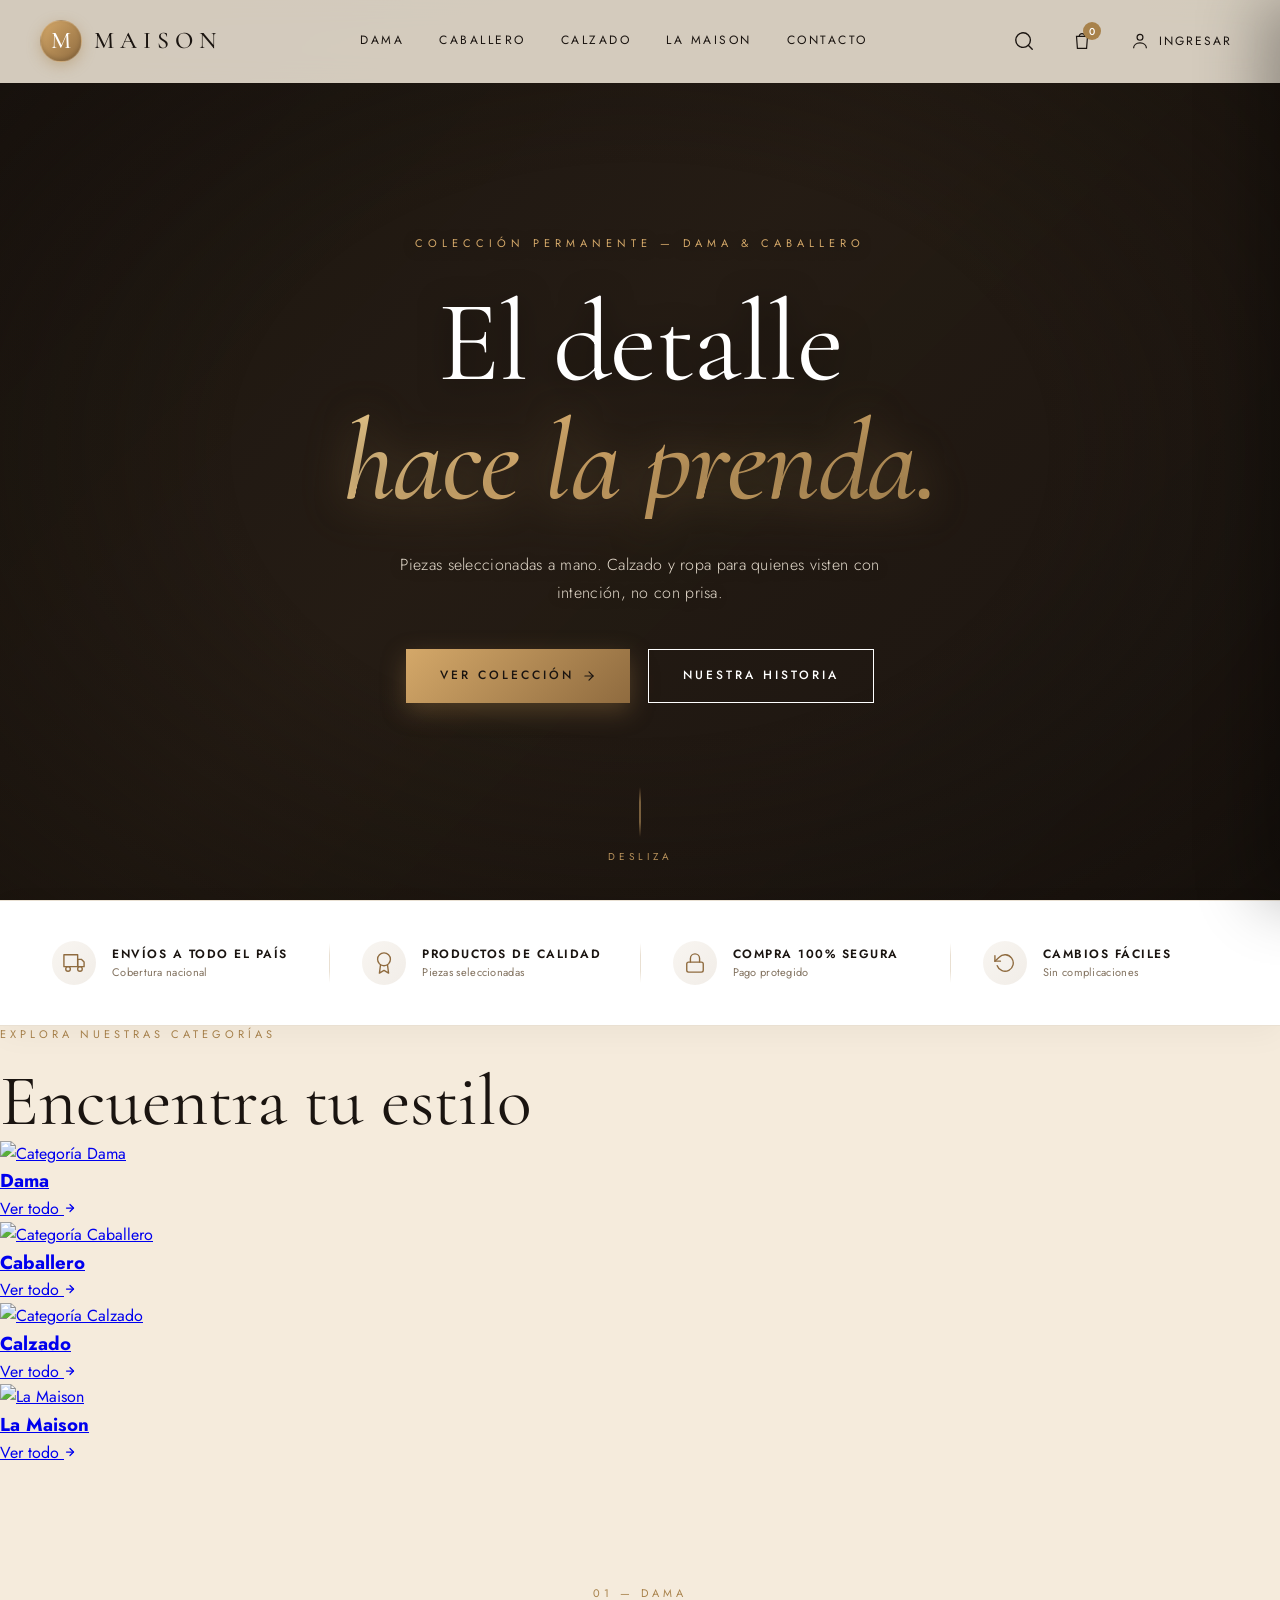
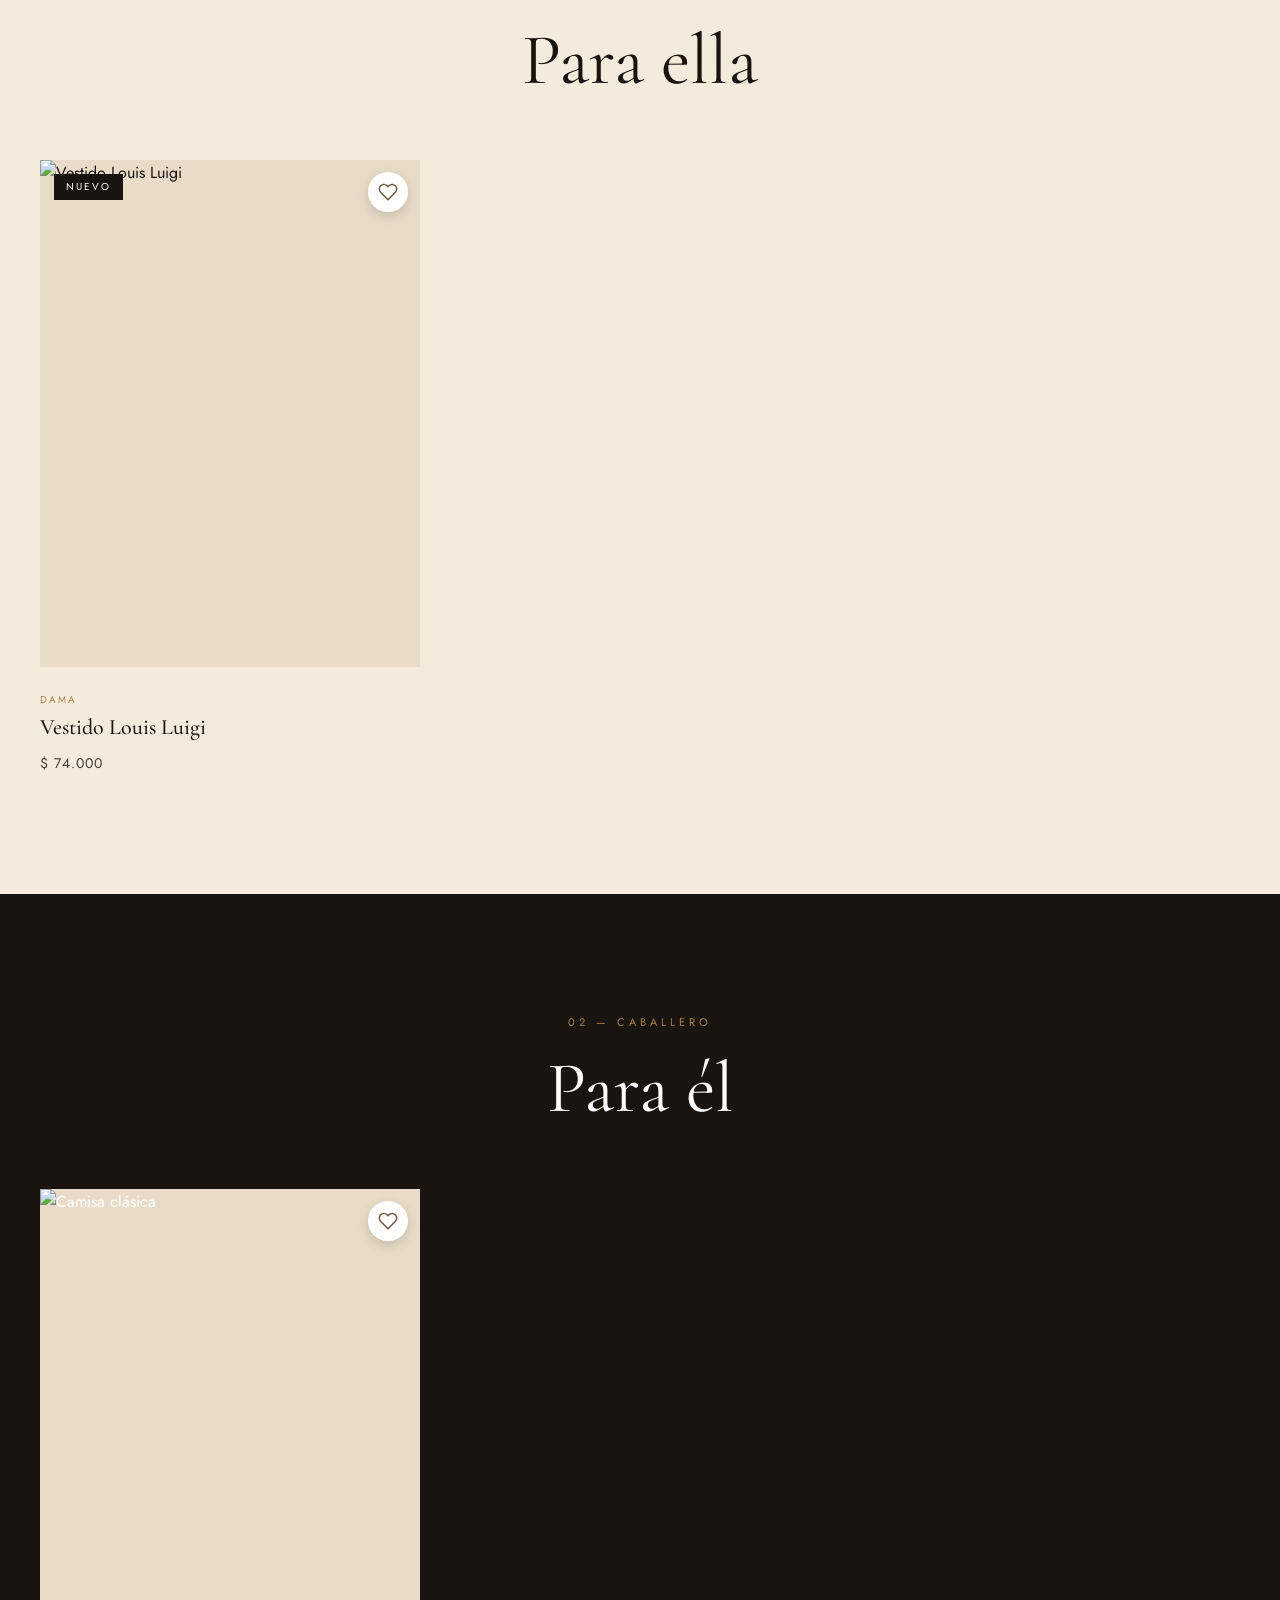
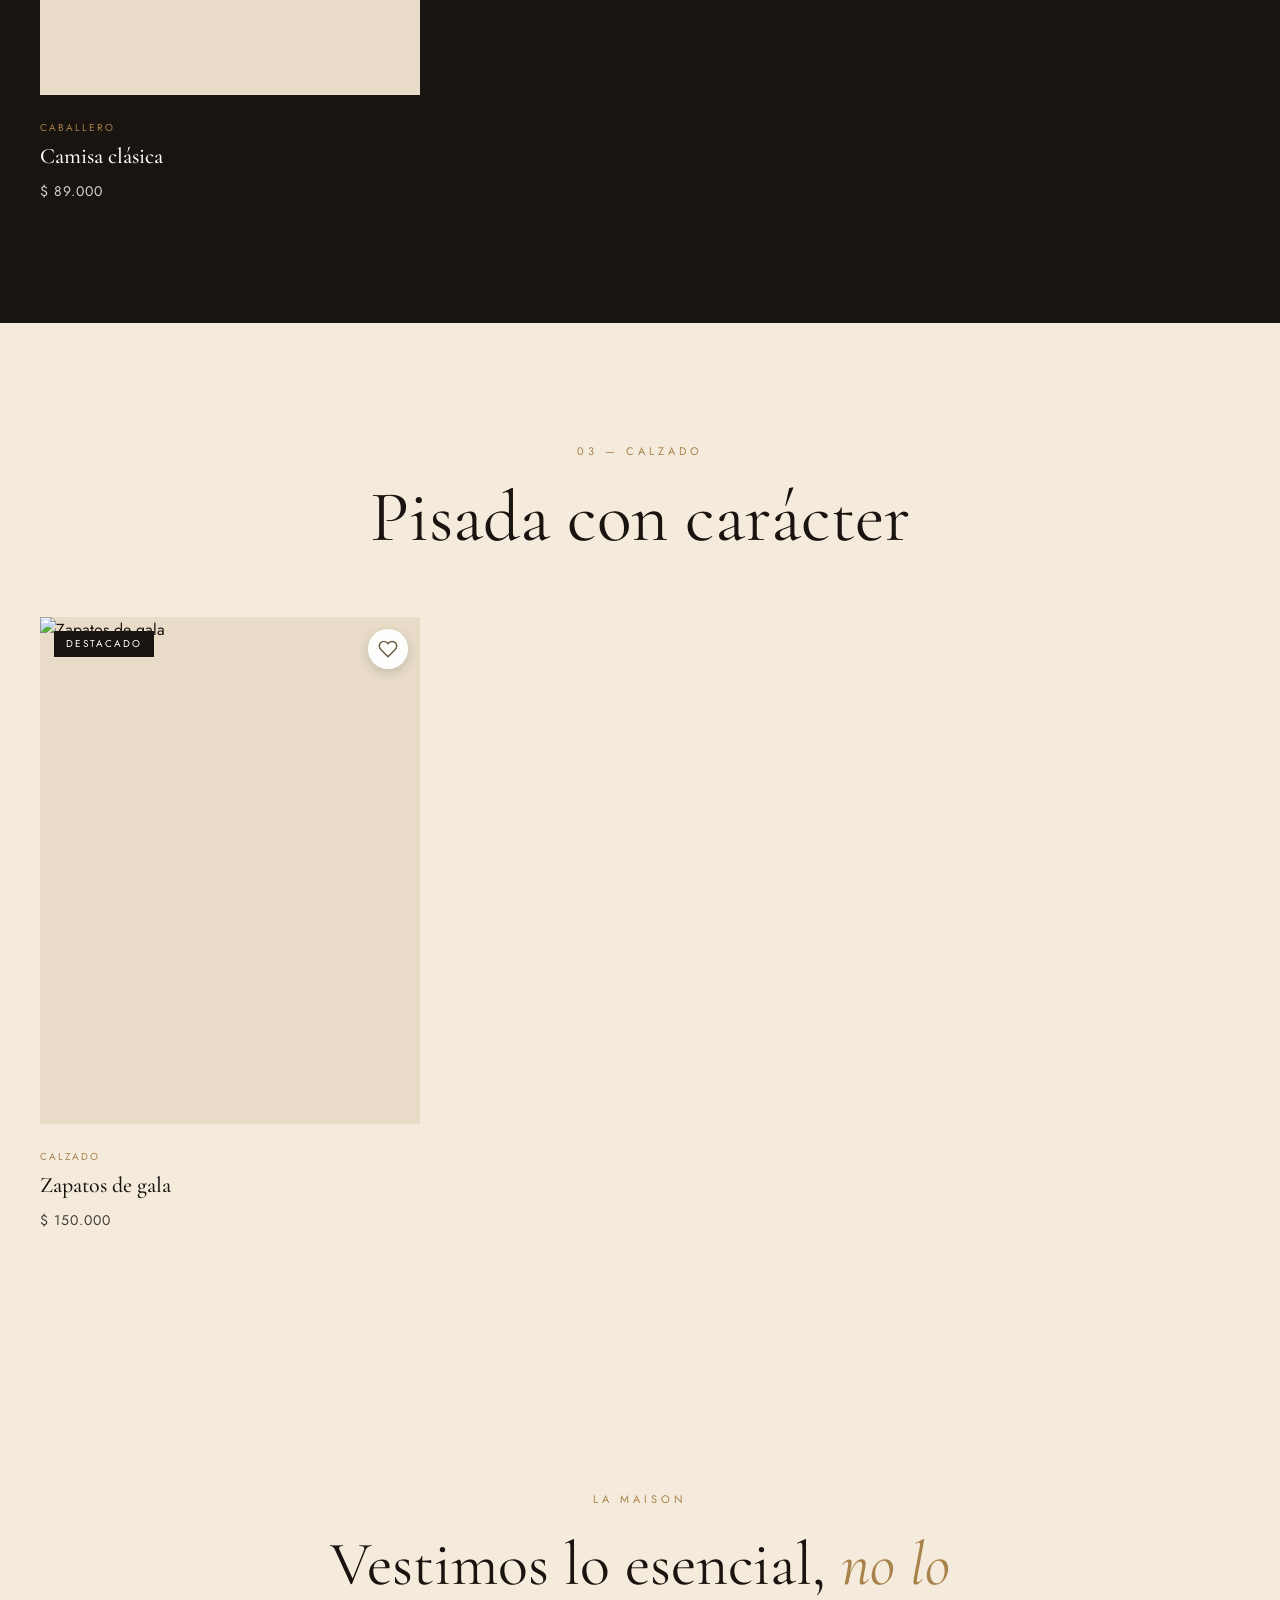
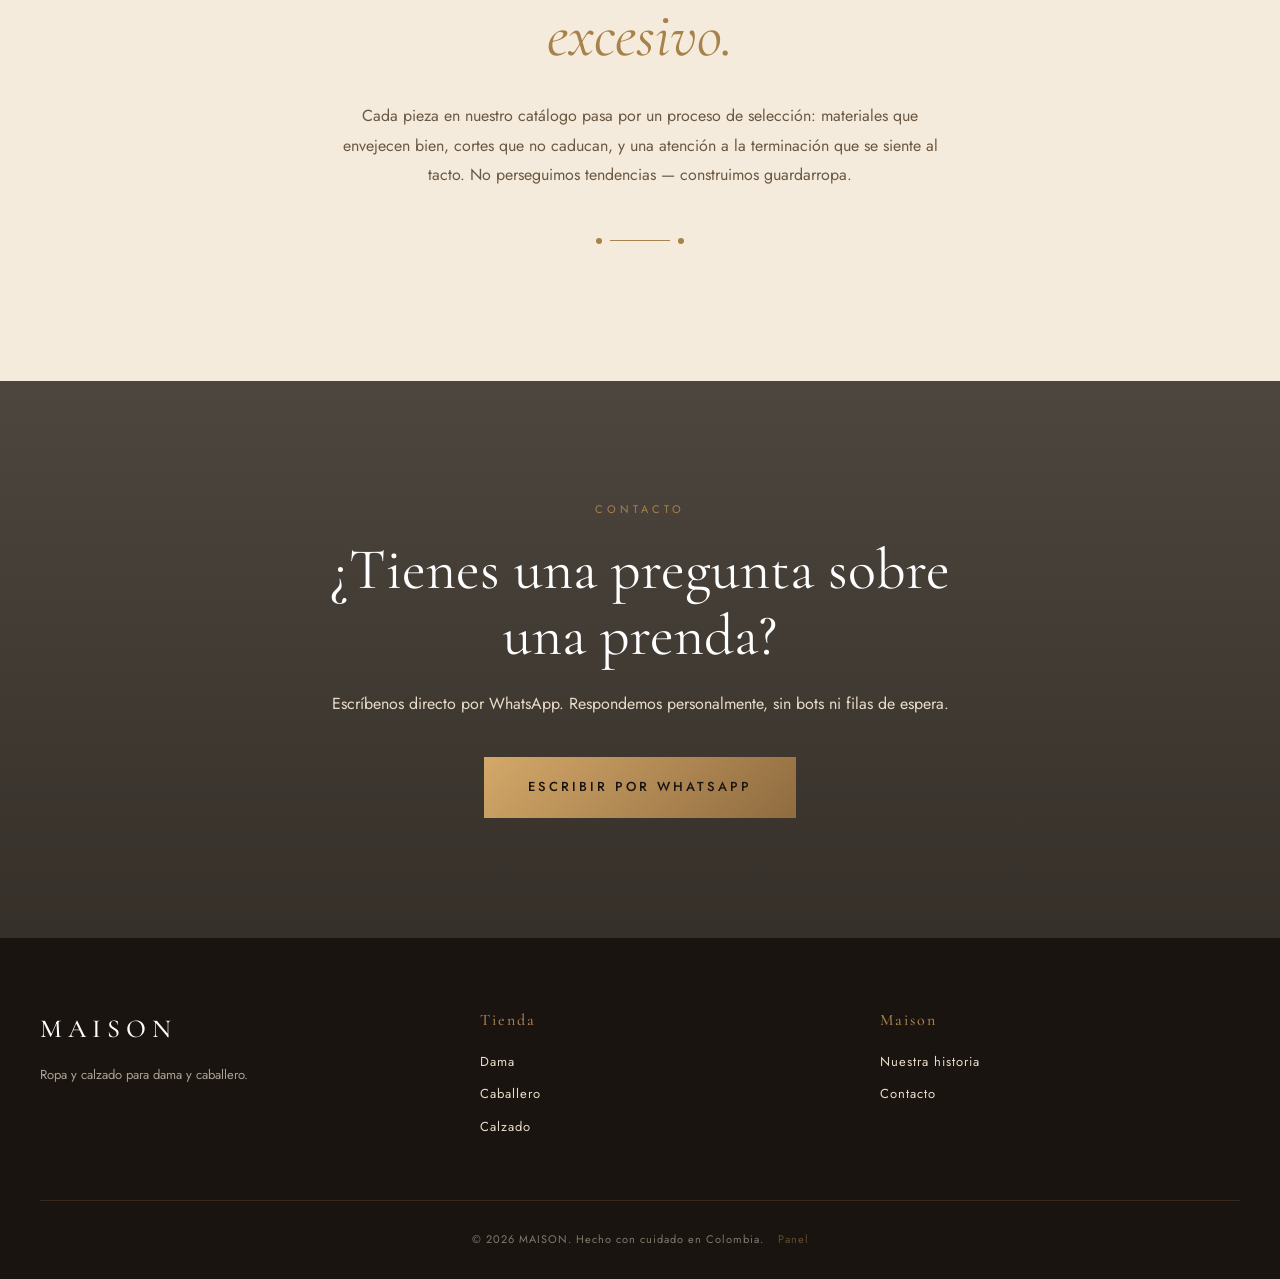
==== commit 473e0452: "Revise navigation and add categories section Updated navigation link for 'Dama' and added new catego" ====
--- a/index.html
+++ b/index.html
@@ -48,7 +48,7 @@
     </a>
 
     <nav class="main-nav" id="mainNav">
-      <a href="#dama" class="nav-link">Dama</a>
+      <a href="#dama" class="nav-link nav-link-active">Dama</a>
       <a href="#caballero" class="nav-link">Caballero</a>
       <a href="#calzado" class="nav-link">Calzado</a>
       <a href="#nosotros" class="nav-link">La Maison</a>
@@ -159,12 +159,6 @@
   <div class="hero-vignette" aria-hidden="true"></div>
   
   <div class="hero-content">
-    <div class="hero-ornament" aria-hidden="true">
-      <span class="hero-ornament-line"></span>
-      <span class="hero-ornament-dot"></span>
-      <span class="hero-ornament-line"></span>
-    </div>
-    
     <p class="hero-eyebrow">Colección permanente — Dama &amp; Caballero</p>
     
     <h1 class="hero-title">
@@ -255,6 +249,86 @@
         <p class="benefit-desc">Sin complicaciones</p>
       </div>
     </div>
+
+  </div>
+</section>
+
+<!-- ============ ENCUENTRA TU ESTILO ============ -->
+<section class="categories-section" aria-label="Categorías">
+  <div class="categories-head">
+    <span class="section-eyebrow">Explora nuestras categorías</span>
+    <h2 class="section-title">Encuentra tu estilo</h2>
+  </div>
+  
+  <div class="categories-grid">
+    
+    <a href="#dama" class="category-card">
+      <div class="category-card-img">
+        <img src="https://images.unsplash.com/photo-1595777457583-95e059d581b8?auto=format&fit=crop&w=600&q=80" alt="Categoría Dama" loading="lazy">
+        <div class="category-card-overlay"></div>
+      </div>
+      <div class="category-card-content">
+        <h3 class="category-card-name">Dama</h3>
+        <span class="category-card-btn">
+          <span>Ver todo</span>
+          <svg width="12" height="12" viewBox="0 0 24 24" fill="none" stroke="currentColor" stroke-width="2.5" stroke-linecap="round" stroke-linejoin="round">
+            <line x1="5" y1="12" x2="19" y2="12"/>
+            <polyline points="12 5 19 12 12 19"/>
+          </svg>
+        </span>
+      </div>
+    </a>
+
+    <a href="#caballero" class="category-card">
+      <div class="category-card-img">
+        <img src="https://images.unsplash.com/photo-1617137968427-85924c800a22?auto=format&fit=crop&w=600&q=80" alt="Categoría Caballero" loading="lazy">
+        <div class="category-card-overlay"></div>
+      </div>
+      <div class="category-card-content">
+        <h3 class="category-card-name">Caballero</h3>
+        <span class="category-card-btn">
+          <span>Ver todo</span>
+          <svg width="12" height="12" viewBox="0 0 24 24" fill="none" stroke="currentColor" stroke-width="2.5" stroke-linecap="round" stroke-linejoin="round">
+            <line x1="5" y1="12" x2="19" y2="12"/>
+            <polyline points="12 5 19 12 12 19"/>
+          </svg>
+        </span>
+      </div>
+    </a>
+
+    <a href="#calzado" class="category-card">
+      <div class="category-card-img">
+        <img src="https://images.unsplash.com/photo-1600185365483-26d7a4cc7519?auto=format&fit=crop&w=600&q=80" alt="Categoría Calzado" loading="lazy">
+        <div class="category-card-overlay"></div>
+      </div>
+      <div class="category-card-content">
+        <h3 class="category-card-name">Calzado</h3>
+        <span class="category-card-btn">
+          <span>Ver todo</span>
+          <svg width="12" height="12" viewBox="0 0 24 24" fill="none" stroke="currentColor" stroke-width="2.5" stroke-linecap="round" stroke-linejoin="round">
+            <line x1="5" y1="12" x2="19" y2="12"/>
+            <polyline points="12 5 19 12 12 19"/>
+          </svg>
+        </span>
+      </div>
+    </a>
+
+    <a href="#nosotros" class="category-card">
+      <div class="category-card-img">
+        <img src="https://images.unsplash.com/photo-1490481651871-ab68de25d43d?auto=format&fit=crop&w=600&q=80" alt="La Maison" loading="lazy">
+        <div class="category-card-overlay"></div>
+      </div>
+      <div class="category-card-content">
+        <h3 class="category-card-name">La Maison</h3>
+        <span class="category-card-btn">
+          <span>Ver todo</span>
+          <svg width="12" height="12" viewBox="0 0 24 24" fill="none" stroke="currentColor" stroke-width="2.5" stroke-linecap="round" stroke-linejoin="round">
+            <line x1="5" y1="12" x2="19" y2="12"/>
+            <polyline points="12 5 19 12 12 19"/>
+          </svg>
+        </span>
+      </div>
+    </a>
 
   </div>
 </section>
--- a/css/styles.css
+++ b/css/styles.css
@@ -691,6 +691,205 @@
 }
 
 /* ============================================
+   ═══════════════════════════════════════════
+   BARRA DE BENEFICIOS PREMIUM
+   ═══════════════════════════════════════════
+============================================ */
+.benefits-bar {
+  background: var(--color-white);
+  border-top: 1px solid var(--color-border);
+  border-bottom: 1px solid var(--color-border);
+  padding: 32px 40px;
+  position: relative;
+  z-index: 3;
+  box-shadow: 0 8px 30px rgba(0, 0, 0, 0.04);
+}
+
+.benefits-inner {
+  max-width: 1400px;
+  margin: 0 auto;
+  display: grid;
+  grid-template-columns: 1fr auto 1fr auto 1fr auto 1fr;
+  align-items: center;
+  gap: 20px;
+}
+
+.benefit-item {
+  display: flex;
+  align-items: center;
+  gap: 16px;
+  padding: 8px 12px;
+  transition: transform .4s cubic-bezier(.16, 1, .3, 1);
+  cursor: default;
+}
+
+.benefit-item:hover {
+  transform: translateY(-2px);
+}
+
+.benefit-icon {
+  flex-shrink: 0;
+  width: 44px;
+  height: 44px;
+  display: flex;
+  align-items: center;
+  justify-content: center;
+  border-radius: 50%;
+  background: linear-gradient(
+    135deg,
+    rgba(168, 130, 75, 0.08),
+    rgba(143, 107, 63, 0.12)
+  );
+  color: var(--color-gold-dark);
+  transition: all .4s cubic-bezier(.16, 1, .3, 1);
+  position: relative;
+}
+
+.benefit-icon::before {
+  content: "";
+  position: absolute;
+  inset: -3px;
+  border-radius: 50%;
+  border: 1px solid transparent;
+  transition: border-color .4s ease;
+}
+
+.benefit-item:hover .benefit-icon {
+  background: linear-gradient(135deg, var(--color-gold-light), var(--color-gold-dark));
+  color: var(--color-white);
+  transform: rotate(-8deg) scale(1.1);
+  box-shadow: 0 6px 18px rgba(168, 130, 75, 0.35);
+}
+
+.benefit-item:hover .benefit-icon::before {
+  border-color: rgba(168, 130, 75, 0.25);
+}
+
+.benefit-icon svg {
+  width: 22px;
+  height: 22px;
+  transition: transform .3s ease;
+}
+
+.benefit-item:hover .benefit-icon svg {
+  transform: rotate(8deg);
+}
+
+.benefit-content {
+  display: flex;
+  flex-direction: column;
+  gap: 3px;
+  min-width: 0;
+}
+
+.benefit-title {
+  font-family: var(--font-sans);
+  font-size: 12px;
+  font-weight: 600;
+  color: var(--color-ink);
+  letter-spacing: 1.5px;
+  text-transform: uppercase;
+  line-height: 1.2;
+  margin: 0;
+  transition: color .3s ease;
+}
+
+.benefit-item:hover .benefit-title {
+  color: var(--color-gold-dark);
+}
+
+.benefit-desc {
+  font-size: 11px;
+  color: var(--color-ink-soft);
+  letter-spacing: 0.3px;
+  line-height: 1.3;
+  margin: 0;
+  opacity: 0.85;
+}
+
+.benefit-divider {
+  width: 1px;
+  height: 40px;
+  background: linear-gradient(
+    to bottom,
+    transparent,
+    var(--color-border) 30%,
+    var(--color-border) 70%,
+    transparent
+  );
+  align-self: center;
+}
+
+/* ---------- RESPONSIVE BENEFICIOS ---------- */
+@media (max-width: 1100px) {
+  .benefits-inner {
+    grid-template-columns: 1fr 1fr;
+    gap: 24px 40px;
+  }
+  
+  .benefit-divider {
+    display: none;
+  }
+}
+
+@media (max-width: 900px) {
+  .benefits-bar {
+    padding: 28px 20px;
+  }
+  
+  .benefits-inner {
+    gap: 20px 30px;
+  }
+  
+  .benefit-item {
+    padding: 4px;
+    gap: 12px;
+  }
+  
+  .benefit-icon {
+    width: 40px;
+    height: 40px;
+  }
+  
+  .benefit-icon svg {
+    width: 20px;
+    height: 20px;
+  }
+  
+  .benefit-title {
+    font-size: 11px;
+    letter-spacing: 1px;
+  }
+  
+  .benefit-desc {
+    font-size: 10px;
+  }
+}
+
+@media (max-width: 500px) {
+  .benefits-bar {
+    padding: 22px 16px;
+  }
+  
+  .benefits-inner {
+    grid-template-columns: 1fr;
+    gap: 14px;
+  }
+  
+  .benefit-item {
+    padding: 8px 12px;
+    background: rgba(168, 130, 75, 0.03);
+    border-radius: 8px;
+    border: 1px solid var(--color-border);
+  }
+  
+  .benefit-icon {
+    width: 38px;
+    height: 38px;
+  }
+}
+
+/* ============================================
    BOTONES
 ============================================ */
 .btn {
